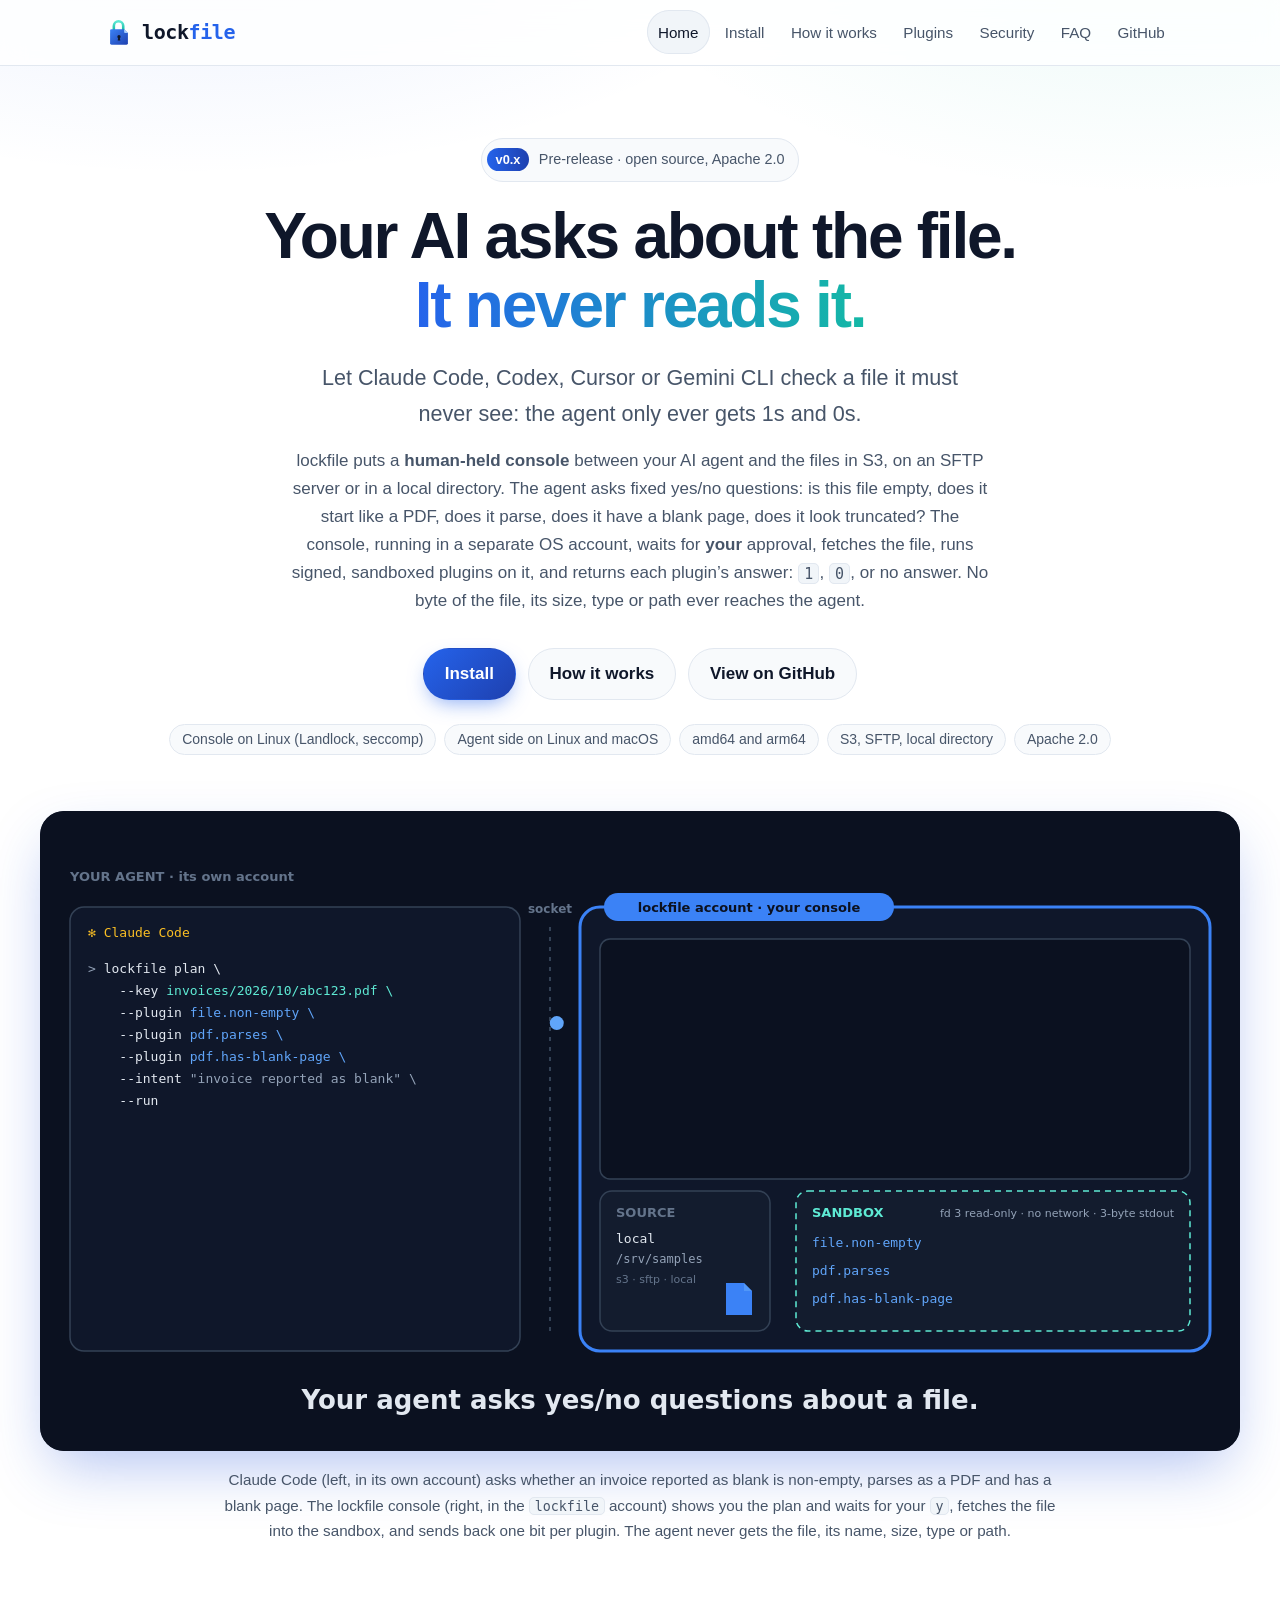
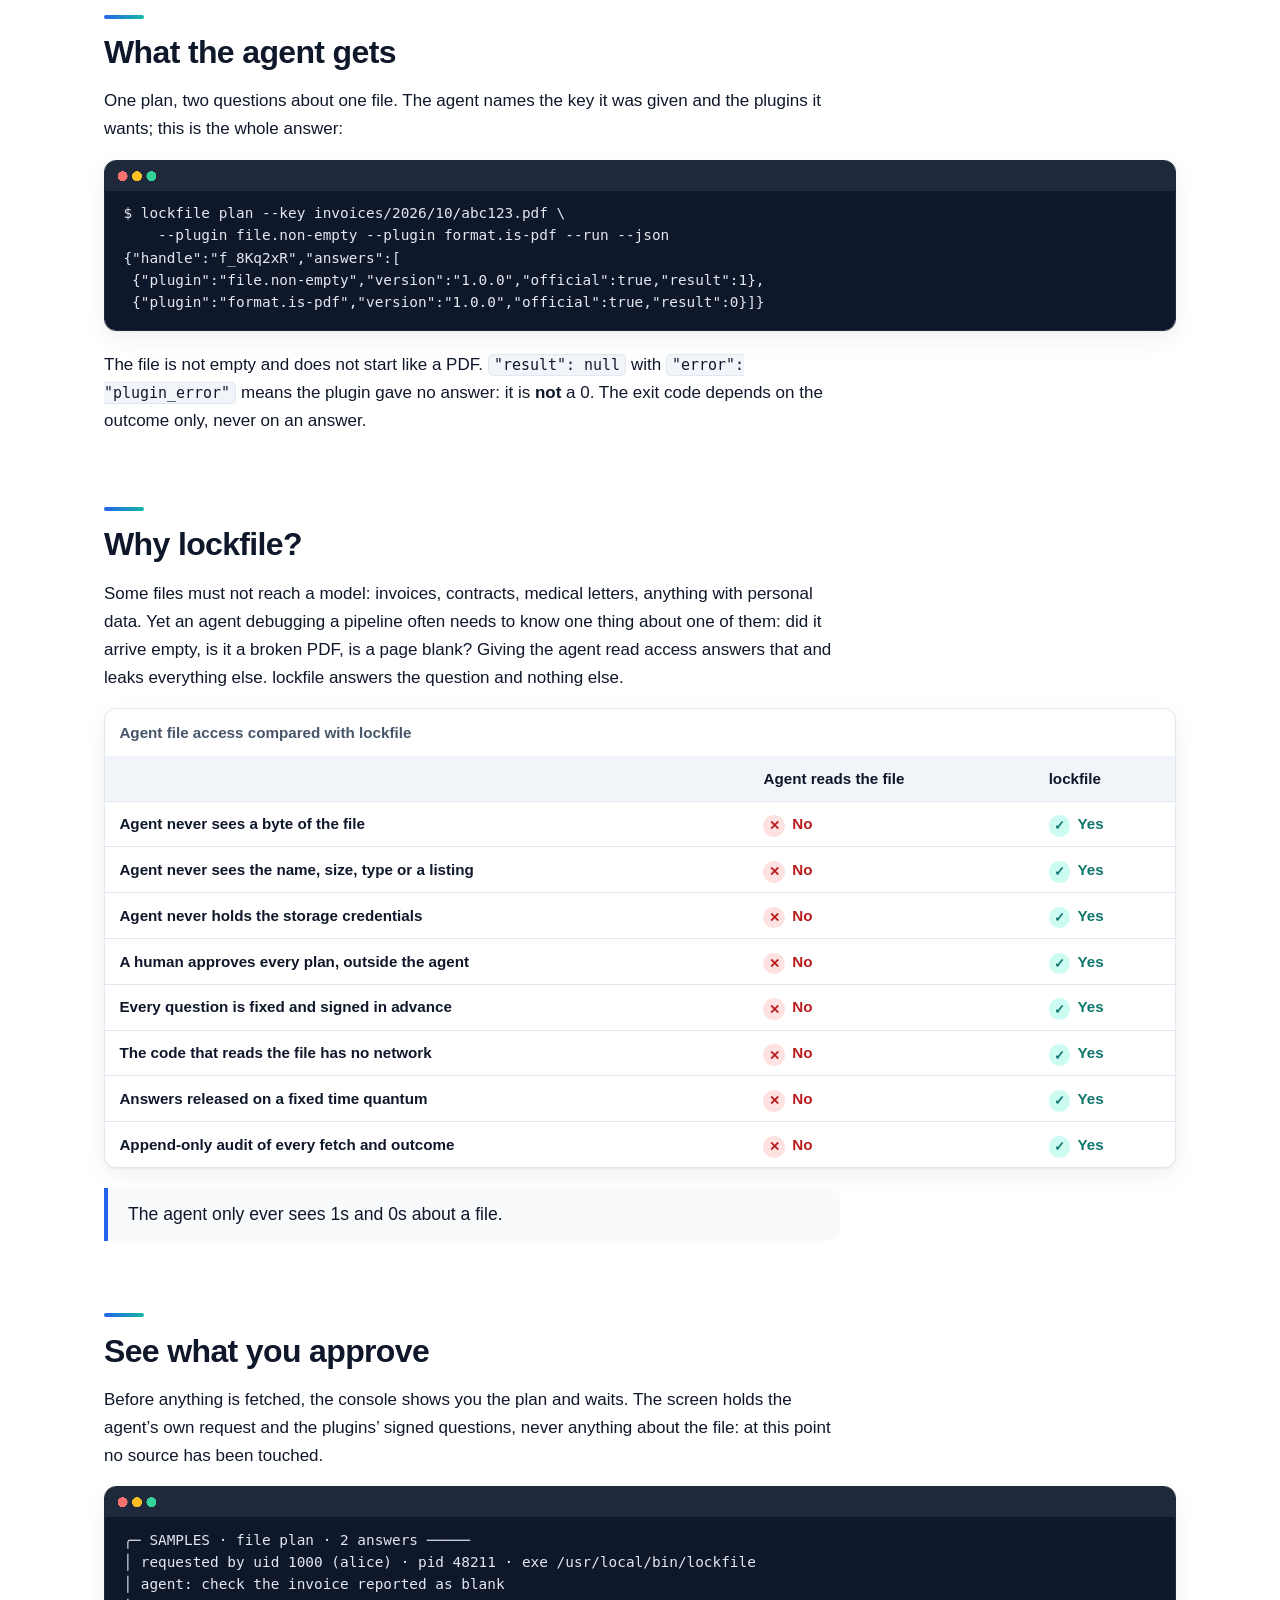
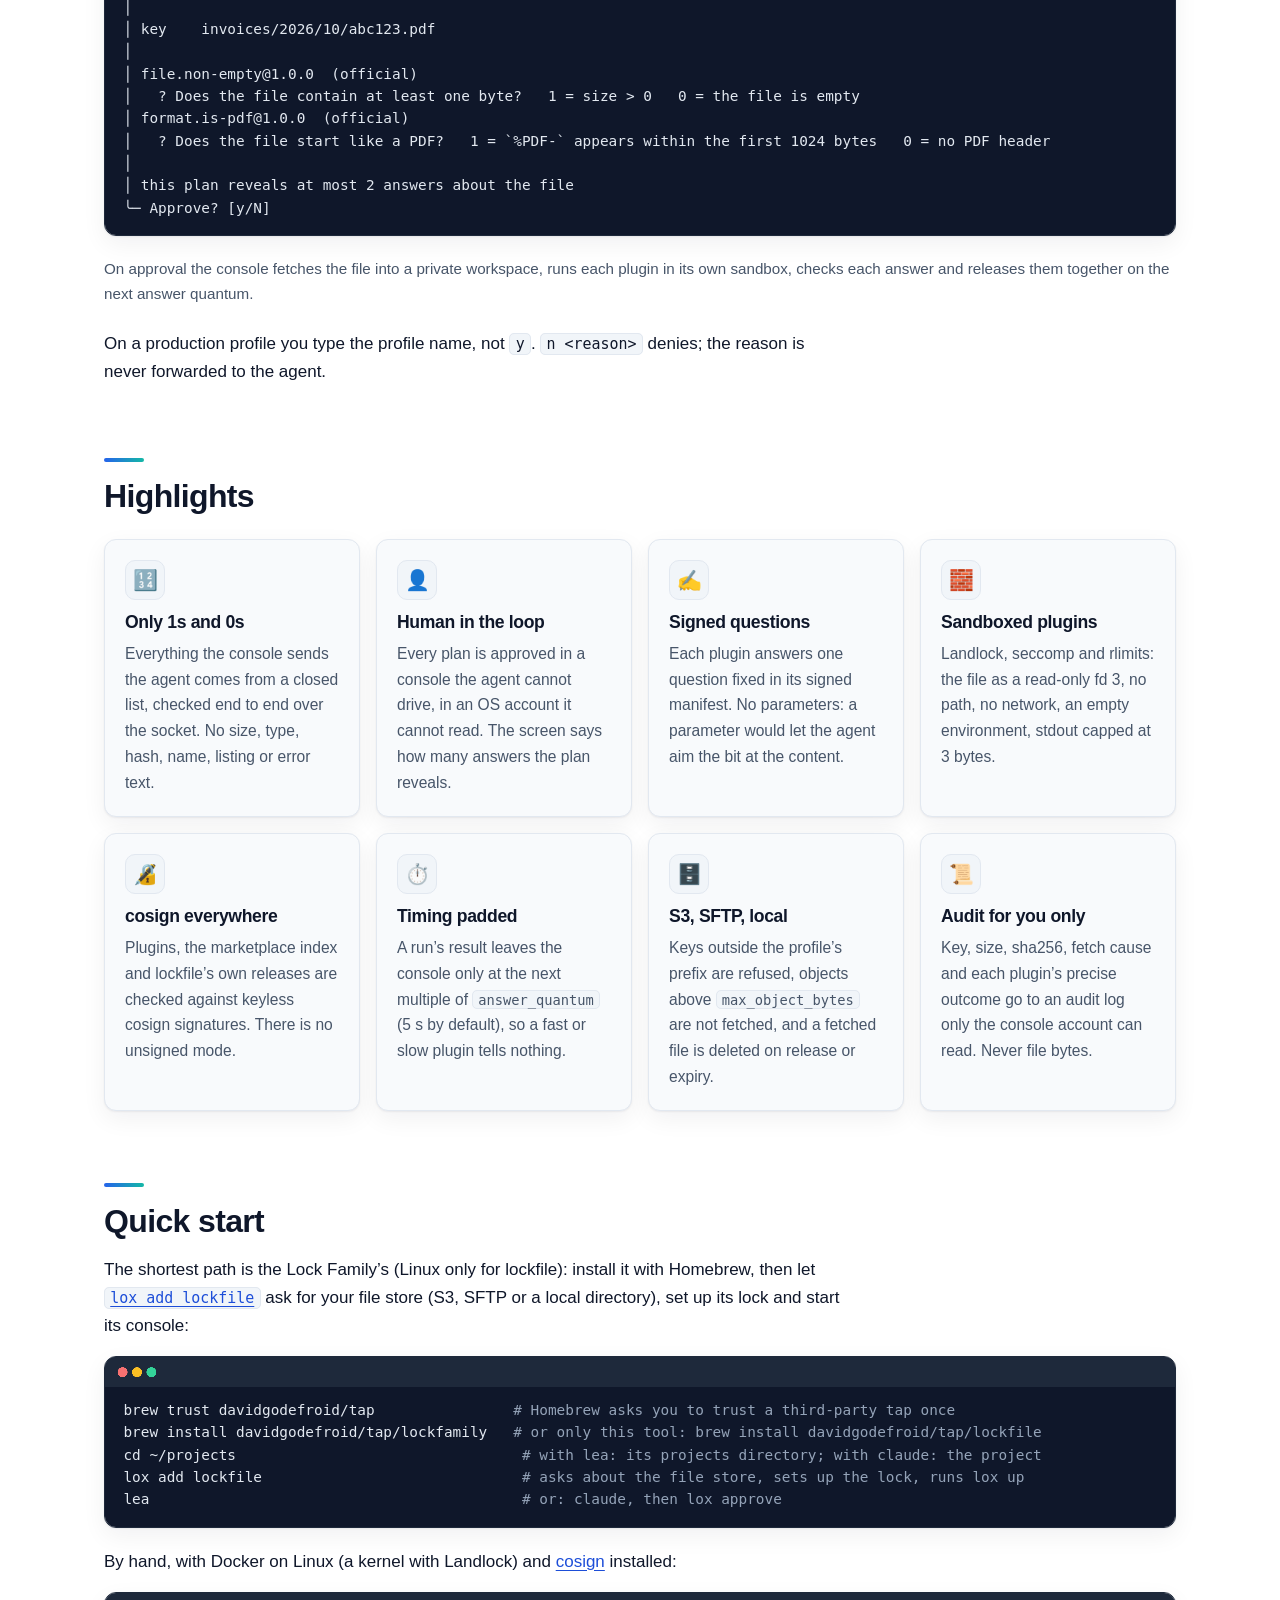
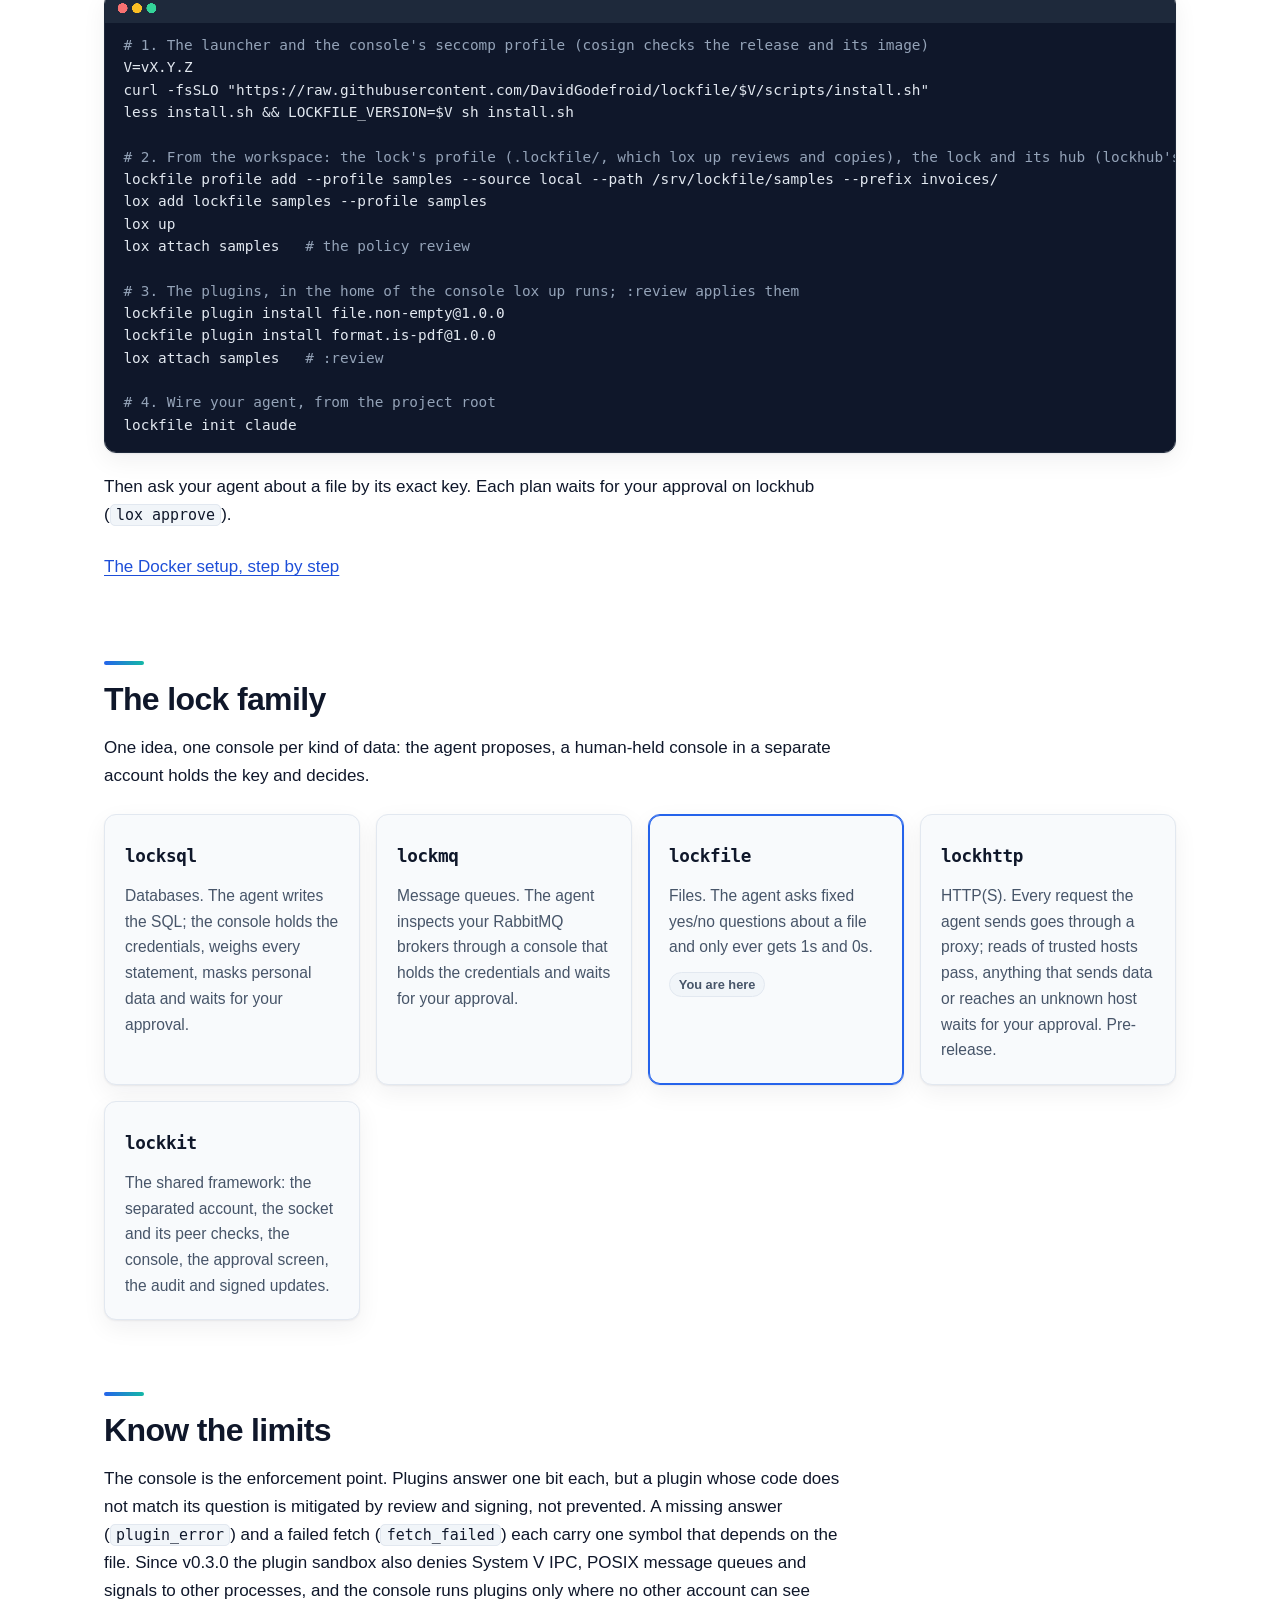
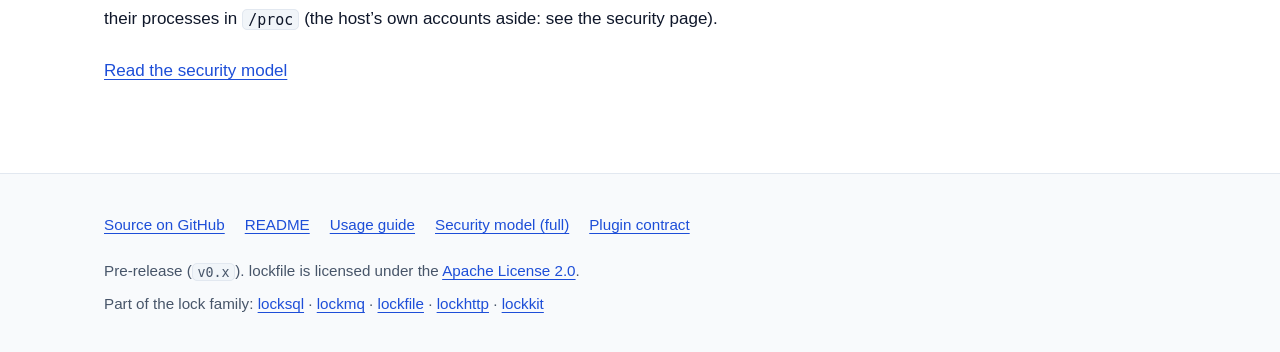
==== site/index.html @ f4f81142 "docs: lox add lockfile replaces lox init in the quick start Co-Authored-By: Claude Sonnet 5.5 <norep" ====
<!doctype html>
<html lang="en">
<head>
  <meta charset="utf-8">
  <meta name="viewport" content="width=device-width, initial-scale=1">
  <title>lockfile — Your AI asks about the file. It never reads it.</title>
  <meta name="description" content="lockfile lets an AI agent ask yes/no questions about a file it must never read. A human-held console runs signed, sandboxed plugins on it; the agent only ever sees 1s and 0s.">
  <meta name="color-scheme" content="light dark">
  <meta name="theme-color" content="#ffffff" media="(prefers-color-scheme: light)">
  <meta name="theme-color" content="#0f172a" media="(prefers-color-scheme: dark)">
  <link rel="canonical" href="https://davidgodefroid.github.io/lockfile/">
  <meta property="og:type" content="website">
  <meta property="og:site_name" content="lockfile">
  <meta property="og:title" content="lockfile — Your AI asks about the file. It never reads it.">
  <meta property="og:description" content="lockfile lets an AI agent ask yes/no questions about a file it must never read. A human-held console runs signed, sandboxed plugins on it; the agent only ever sees 1s and 0s.">
  <meta property="og:url" content="https://davidgodefroid.github.io/lockfile/">
  <meta property="og:image" content="https://davidgodefroid.github.io/lockfile/assets/og.png">
  <meta property="og:image:type" content="image/png">
  <meta property="og:image:width" content="1200">
  <meta property="og:image:height" content="630">
  <meta property="og:image:alt" content="lockfile — Your AI asks about the file. It never reads it.">
  <meta property="og:locale" content="en_US">
  <meta name="twitter:card" content="summary_large_image">
  <meta name="twitter:title" content="lockfile — Your AI asks about the file. It never reads it.">
  <meta name="twitter:description" content="lockfile lets an AI agent ask yes/no questions about a file it must never read. A human-held console runs signed, sandboxed plugins on it; the agent only ever sees 1s and 0s.">
  <meta name="twitter:image" content="https://davidgodefroid.github.io/lockfile/assets/og.png">
  <meta name="twitter:image:alt" content="lockfile — Your AI asks about the file. It never reads it.">
  <link rel="icon" href="assets/logo.svg" type="image/svg+xml">
  <link rel="apple-touch-icon" href="assets/apple-touch-icon.png">
  <link rel="stylesheet" href="assets/style.css">
  <script src="assets/anchors.js" defer></script>
</head>
<body>
  <a class="skip-link" href="#main">Skip to content</a>
  <header class="site-header">
    <div class="wrap">
      <a class="brand" href="./"><img src="assets/logo.svg" alt="" width="32" height="32"><span class="wordmark">lock<span>file</span></span></a>
      <nav class="site-nav" aria-label="Main">
        <ul>
          <li><a href="./" aria-current="page">Home</a></li>
          <li><a href="install/">Install</a></li>
          <li><a href="how-it-works/">How it works</a></li>
          <li><a href="plugins/">Plugins</a></li>
          <li><a href="security/">Security</a></li>
          <li><a href="faq/">FAQ</a></li>
          <li><a href="https://github.com/DavidGodefroid/lockfile">GitHub</a></li>
        </ul>
      </nav>
    </div>
  </header>
  <main id="main" tabindex="-1">
    <div class="wrap">

<section class="hero" aria-labelledby="hero-title">
  <p class="eyebrow"><a href="install/"><span class="badge">v0.x</span> Pre-release · open source, Apache 2.0</a></p>
  <h1 id="hero-title">Your AI asks about the file. <br><span class="key">It never reads it.</span></h1>
  <p class="lead">Let Claude Code, Codex, Cursor or Gemini CLI check a file it must never see: the agent only ever gets 1s and 0s.</p>
  <p class="intro">lockfile puts a <strong>human-held console</strong> between your AI agent and the files in S3, on an SFTP server or in a local directory. The agent asks fixed yes/no questions: is this file empty, does it start like a PDF, does it parse, does it have a blank page, does it look truncated? The console, running in a separate OS account, waits for <strong>your</strong> approval, fetches the file, runs signed, sandboxed plugins on it, and returns each plugin’s answer: <code>1</code>, <code>0</code>, or no answer. No byte of the file, its size, type or path ever reaches the agent.</p>
  <div class="actions">
    <a class="button primary" href="install/">Install</a>
    <a class="button" href="how-it-works/">How it works</a>
    <a class="button" href="https://github.com/DavidGodefroid/lockfile">View on GitHub</a>
  </div>
  <ul class="facts" aria-label="At a glance">
    <li>Console on Linux (Landlock, seccomp)</li>
    <li>Agent side on Linux and macOS</li>
    <li>amd64 and arm64</li>
    <li>S3, SFTP, local directory</li>
    <li>Apache 2.0</li>
  </ul>
</section>

<section class="demo-section" aria-labelledby="demo">
  <h2 id="demo" class="visually-hidden">See it run</h2>
  <figure class="demo">
    <a class="demo-link" href="assets/demo.svg"><img src="assets/demo.svg" alt="An AI agent asks three yes/no questions about an invoice. You approve the plan in the lockfile console, signed plugins run sandboxed on the file, and only their answers, 1, 1 and 1, reach the agent." width="1200" height="640" aria-describedby="demo-caption"></a>
    <figcaption id="demo-caption">Claude Code (left, in its own account) asks whether an invoice reported as blank is non-empty, parses as a PDF and has a blank page. The lockfile console (right, in the <code>lockfile</code> account) shows you the plan and waits for your <code>y</code>, fetches the file into the sandbox, and sends back one bit per plugin. The agent never gets the file, its name, size, type or path.</figcaption>
  </figure>
</section>

<section aria-labelledby="answer">
  <h2 id="answer">What the agent gets</h2>
  <p class="prose">One plan, two questions about one file. The agent names the key it was given and the plugins it wants; this is the whole answer:</p>
  <pre tabindex="0" class="term"><code>$ lockfile plan --key invoices/2026/10/abc123.pdf \
    --plugin file.non-empty --plugin format.is-pdf --run --json
{"handle":"f_8Kq2xR","answers":[
 {"plugin":"file.non-empty","version":"1.0.0","official":true,"result":1},
 {"plugin":"format.is-pdf","version":"1.0.0","official":true,"result":0}]}</code></pre>
  <p class="prose">The file is not empty and does not start like a PDF. <code>"result": null</code> with <code>"error": "plugin_error"</code> means the plugin gave no answer: it is <strong>not</strong> a 0. The exit code depends on the outcome only, never on an answer.</p>
</section>

<section aria-labelledby="why">
  <h2 id="why">Why lockfile?</h2>
  <div class="prose">
    <p>Some files must not reach a model: invoices, contracts, medical letters, anything with personal data. Yet an agent debugging a pipeline often needs to know one thing about one of them: did it arrive empty, is it a broken PDF, is a page blank? Giving the agent read access answers that and leaks everything else. lockfile answers the question and nothing else.</p>
  </div>
<div class="table-wrap" role="region" aria-label="Agent file access compared with lockfile" tabindex="0">
<table>
<caption>Agent file access compared with lockfile</caption>
<thead><tr><th scope="col"><span class="visually-hidden">Property</span></th><th scope="col">Agent reads the file</th><th scope="col">lockfile</th></tr></thead>
<tbody>
<tr><th scope="row">Agent never sees a byte of the file</th><td class="no">No</td><td class="yes">Yes</td></tr>
<tr><th scope="row">Agent never sees the name, size, type or a listing</th><td class="no">No</td><td class="yes">Yes</td></tr>
<tr><th scope="row">Agent never holds the storage credentials</th><td class="no">No</td><td class="yes">Yes</td></tr>
<tr><th scope="row">A human approves every plan, outside the agent</th><td class="no">No</td><td class="yes">Yes</td></tr>
<tr><th scope="row">Every question is fixed and signed in advance</th><td class="no">No</td><td class="yes">Yes</td></tr>
<tr><th scope="row">The code that reads the file has no network</th><td class="no">No</td><td class="yes">Yes</td></tr>
<tr><th scope="row">Answers released on a fixed time quantum</th><td class="no">No</td><td class="yes">Yes</td></tr>
<tr><th scope="row">Append-only audit of every fetch and outcome</th><td class="no">No</td><td class="yes">Yes</td></tr>
</tbody>
</table>
</div>
  <blockquote class="prose"><p>The agent only ever sees 1s and 0s about a file.</p></blockquote>
</section>

<section aria-labelledby="approve">
  <h2 id="approve">See what you approve</h2>
  <p class="prose">Before anything is fetched, the console shows you the plan and waits. The screen holds the agent’s own request and the plugins’ signed questions, never anything about the file: at this point no source has been touched.</p>
  <figure>
    <pre tabindex="0" class="term"><code>╭─ SAMPLES · file plan · 2 answers ─────
│ requested by uid 1000 (alice) · pid 48211 · exe /usr/local/bin/lockfile
│ agent: check the invoice reported as blank
│
│ key    invoices/2026/10/abc123.pdf
│
│ file.non-empty@1.0.0  (official)
│   ? Does the file contain at least one byte?   1 = size &gt; 0   0 = the file is empty
│ format.is-pdf@1.0.0  (official)
│   ? Does the file start like a PDF?   1 = `%PDF-` appears within the first 1024 bytes   0 = no PDF header
│
│ this plan reveals at most 2 answers about the file
╰─ Approve? [y/N]</code></pre>
    <figcaption>On approval the console fetches the file into a private workspace, runs each plugin in its own sandbox, checks each answer and releases them together on the next answer quantum.</figcaption>
  </figure>
  <p class="prose">On a production profile you type the profile name, not <code>y</code>. <code>n &lt;reason&gt;</code> denies; the reason is never forwarded to the agent.</p>
</section>

<section aria-labelledby="highlights">
  <h2 id="highlights">Highlights</h2>
  <ul class="cards">
    <li><span class="icon" aria-hidden="true">🔢</span><h3>Only 1s and 0s</h3><p>Everything the console sends the agent comes from a closed list, checked end to end over the socket. No size, type, hash, name, listing or error text.</p></li>
    <li><span class="icon" aria-hidden="true">👤</span><h3>Human in the loop</h3><p>Every plan is approved in a console the agent cannot drive, in an OS account it cannot read. The screen says how many answers the plan reveals.</p></li>
    <li><span class="icon" aria-hidden="true">✍️</span><h3>Signed questions</h3><p>Each plugin answers one question fixed in its signed manifest. No parameters: a parameter would let the agent aim the bit at the content.</p></li>
    <li><span class="icon" aria-hidden="true">🧱</span><h3>Sandboxed plugins</h3><p>Landlock, seccomp and rlimits: the file as a read-only fd 3, no path, no network, an empty environment, stdout capped at 3 bytes.</p></li>
    <li><span class="icon" aria-hidden="true">🔏</span><h3>cosign everywhere</h3><p>Plugins, the marketplace index and lockfile’s own releases are checked against keyless cosign signatures. There is no unsigned mode.</p></li>
    <li><span class="icon" aria-hidden="true">⏱️</span><h3>Timing padded</h3><p>A run’s result leaves the console only at the next multiple of <code>answer_quantum</code> (5 s by default), so a fast or slow plugin tells nothing.</p></li>
    <li><span class="icon" aria-hidden="true">🗄️</span><h3>S3, SFTP, local</h3><p>Keys outside the profile’s prefix are refused, objects above <code>max_object_bytes</code> are not fetched, and a fetched file is deleted on release or expiry.</p></li>
    <li><span class="icon" aria-hidden="true">📜</span><h3>Audit for you only</h3><p>Key, size, sha256, fetch cause and each plugin’s precise outcome go to an audit log only the console account can read. Never file bytes.</p></li>
  </ul>
</section>

<section aria-labelledby="quick-start">
  <h2 id="quick-start">Quick start</h2>
  <p class="prose">The shortest path is the Lock Family’s (Linux only for lockfile): install it with Homebrew, then let <a href="https://github.com/DavidGodefroid/lockhub/blob/main/docs/lox-add.md"><code>lox add lockfile</code></a> ask for your file store (S3, SFTP or a local directory), set up its lock and start its console:</p>
  <pre tabindex="0" class="term"><code>brew trust davidgodefroid/tap                <span class="cmt"># Homebrew asks you to trust a third-party tap once</span>
brew install davidgodefroid/tap/lockfamily   <span class="cmt"># or only this tool: brew install davidgodefroid/tap/lockfile</span>
cd ~/projects                                 <span class="cmt"># with lea: its projects directory; with claude: the project</span>
lox add lockfile                              <span class="cmt"># asks about the file store, sets up the lock, runs lox up</span>
lea                                           <span class="cmt"># or: claude, then lox approve</span></code></pre>
  <p class="prose">By hand, with Docker on Linux (a kernel with Landlock) and <a href="https://docs.sigstore.dev/cosign/system_config/installation/">cosign</a> installed:</p>
  <pre tabindex="0" class="term"><code><span class="cmt"># 1. The launcher and the console's seccomp profile (cosign checks the release and its image)</span>
V=vX.Y.Z
curl -fsSLO "https://raw.githubusercontent.com/DavidGodefroid/lockfile/$V/scripts/install.sh"
less install.sh &amp;&amp; LOCKFILE_VERSION=$V sh install.sh

<span class="cmt"># 2. From the workspace: the lock's profile (.lockfile/, which lox up reviews and copies), the lock and its hub (lockhub's lox CLI)</span>
lockfile profile add --profile samples --source local --path /srv/lockfile/samples --prefix invoices/
lox add lockfile samples --profile samples
lox up
lox attach samples   <span class="cmt"># the policy review</span>

<span class="cmt"># 3. The plugins, in the home of the console lox up runs; :review applies them</span>
lockfile plugin install file.non-empty@1.0.0
lockfile plugin install format.is-pdf@1.0.0
lox attach samples   <span class="cmt"># :review</span>

<span class="cmt"># 4. Wire your agent, from the project root</span>
lockfile init claude</code></pre>
  <p class="prose">Then ask your agent about a file by its exact key. Each plan waits for your approval on lockhub (<code>lox approve</code>).</p>
  <p class="link-line"><a href="install/">The Docker setup, step by step</a></p>
</section>

<section aria-labelledby="family">
  <h2 id="family">The lock family</h2>
  <p class="prose">One idea, one console per kind of data: the agent proposes, a human-held console in a separate account holds the key and decides.</p>
  <ul class="cards family">
    <li><h3><a href="https://github.com/DavidGodefroid/locksql">locksql</a></h3><p>Databases. The agent writes the SQL; the console holds the credentials, weighs every statement, masks personal data and waits for your approval.</p></li>
    <li><h3><a href="https://github.com/DavidGodefroid/lockmq">lockmq</a></h3><p>Message queues. The agent inspects your RabbitMQ brokers through a console that holds the credentials and waits for your approval.</p></li>
    <li aria-current="true"><h3><a href="https://github.com/DavidGodefroid/lockfile">lockfile</a></h3><p>Files. The agent asks fixed yes/no questions about a file and only ever gets 1s and 0s.</p><span class="here">You are here</span></li>
    <li><h3><a href="https://github.com/DavidGodefroid/lockhttp">lockhttp</a></h3><p>HTTP(S). Every request the agent sends goes through a proxy; reads of trusted hosts pass, anything that sends data or reaches an unknown host waits for your approval. Pre-release.</p></li>
    <li><h3><a href="https://github.com/DavidGodefroid/lockkit">lockkit</a></h3><p>The shared framework: the separated account, the socket and its peer checks, the console, the approval screen, the audit and signed updates.</p></li>
  </ul>
</section>

<section aria-labelledby="limits">
  <h2 id="limits">Know the limits</h2>
  <div class="prose">
    <p>The console is the enforcement point. Plugins answer one bit each, but a plugin whose code does not match its question is mitigated by review and signing, not prevented. A missing answer (<code>plugin_error</code>) and a failed fetch (<code>fetch_failed</code>) each carry one symbol that depends on the file. Since v0.3.0 the plugin sandbox also denies System V IPC, POSIX message queues and signals to other processes, and the console runs plugins only where no other account can see their processes in <code>/proc</code> (the host’s own accounts aside: see the security page).</p>
    <p class="link-line"><a href="security/">Read the security model</a></p>
  </div>
</section>

    </div>
  </main>
  <footer class="site-footer">
    <div class="wrap">
      <ul>
        <li><a href="https://github.com/DavidGodefroid/lockfile">Source on GitHub</a></li>
        <li><a href="https://github.com/DavidGodefroid/lockfile/blob/main/README.md">README</a></li>
        <li><a href="https://github.com/DavidGodefroid/lockfile/blob/main/docs/usage.md">Usage guide</a></li>
        <li><a href="https://github.com/DavidGodefroid/lockfile/blob/main/docs/security-model.md">Security model (full)</a></li>
        <li><a href="https://github.com/DavidGodefroid/lockfile/blob/main/docs/plugin-contract.md">Plugin contract</a></li>
      </ul>
      <p>Pre-release (<code>v0.x</code>). lockfile is licensed under the <a href="https://github.com/DavidGodefroid/lockfile/blob/main/LICENSE">Apache License 2.0</a>.</p>
      <p class="family-line">Part of the lock family: <a href="https://github.com/DavidGodefroid/locksql">locksql</a> · <a href="https://github.com/DavidGodefroid/lockmq">lockmq</a> · <a href="https://github.com/DavidGodefroid/lockfile">lockfile</a> · <a href="https://github.com/DavidGodefroid/lockhttp">lockhttp</a> · <a href="https://github.com/DavidGodefroid/lockkit">lockkit</a></p>
    </div>
  </footer>
</body>
</html>
---- site/assets/style.css ----
/* lockfile site — one stylesheet, no build step, no external resources.
   Palette taken from assets/logo.svg: blue page, teal shackle. */

:root {
  color-scheme: light dark;
  --bg: #ffffff;
  --bg-glow: rgba(37, 99, 235, 0.12);
  --bg-glow-2: rgba(20, 184, 166, 0.10);
  --surface: #f8fafc;
  --surface-2: #f1f5f9;
  --text: #0f172a;
  --muted: #475569;
  --border: #e2e8f0;
  --link: #1d4ed8;
  --link-hover: #1e40af;
  --accent: #2563eb;
  --accent-2: #14b8a6;
  --key: #0f766e;
  --focus: #2563eb;
  --term-bg: #0f172a;
  --term-bar: #1e293b;
  --term-text: #e2e8f0;
  --term-border: #1e293b;
  --limit-bg: #fffbeb;
  --limit-border: #b45309;
  --yes: #0f766e;
  --yes-bg: #ccfbf1;
  --no: #b91c1c;
  --no-bg: #fee2e2;
  --header-bg: rgba(255, 255, 255, 0.82);
  --shadow: 0 1px 2px rgba(15, 23, 42, 0.06), 0 8px 24px rgba(15, 23, 42, 0.06);
  --shadow-lg: 0 24px 60px -12px rgba(29, 78, 216, 0.35);
  --mono: ui-monospace, SFMono-Regular, Menlo, Consolas, "DejaVu Sans Mono", "Liberation Mono", monospace;
  --sans: -apple-system, BlinkMacSystemFont, "Segoe UI", Roboto, "Helvetica Neue", Arial, "Noto Sans", sans-serif;
  --radius: 12px;
  --max: 70rem;
}

@media (prefers-color-scheme: dark) {
  :root {
    --bg: #0b1120;
    --bg-glow: rgba(59, 130, 246, 0.20);
    --bg-glow-2: rgba(45, 212, 191, 0.10);
    --surface: #111a2e;
    --surface-2: #1e293b;
    --text: #f1f5f9;
    --muted: #94a3b8;
    --border: #253047;
    --link: #93c5fd;
    --link-hover: #bfdbfe;
    --accent: #60a5fa;
    --accent-2: #5eead4;
    --key: #5eead4;
    --focus: #5eead4;
    --term-bg: #020617;
    --term-bar: #0f172a;
    --term-text: #e2e8f0;
    --term-border: #253047;
    --limit-bg: #1f1a10;
    --limit-border: #f59e0b;
    --yes: #5eead4;
    --yes-bg: rgba(45, 212, 191, 0.12);
    --no: #fca5a5;
    --no-bg: rgba(248, 113, 113, 0.12);
    --header-bg: rgba(11, 17, 32, 0.8);
    --shadow: 0 1px 2px rgba(0, 0, 0, 0.3), 0 8px 24px rgba(0, 0, 0, 0.25);
    --shadow-lg: 0 30px 80px -20px rgba(59, 130, 246, 0.4);
  }
}

*, *::before, *::after { box-sizing: border-box; }

html { -webkit-text-size-adjust: 100%; text-size-adjust: 100%; }

body {
  margin: 0;
  background:
    radial-gradient(60rem 30rem at 15% -10rem, var(--bg-glow), transparent 70%),
    radial-gradient(50rem 26rem at 90% -6rem, var(--bg-glow-2), transparent 70%),
    var(--bg);
  background-repeat: no-repeat;
  color: var(--text);
  font-family: var(--sans);
  font-size: 1.0625rem;
  line-height: 1.65;
  overflow-wrap: break-word;
}

img, svg { max-width: 100%; height: auto; }

a { color: var(--link); text-underline-offset: 0.18em; text-decoration-thickness: 1px; }
a:hover { color: var(--link-hover); text-decoration-thickness: 2px; }

:focus-visible {
  outline: 3px solid var(--focus);
  outline-offset: 2px;
  border-radius: 4px;
}

.skip-link {
  position: absolute;
  left: 1rem;
  top: -100px;
  z-index: 20;
  padding: 0.5rem 1rem;
  background: var(--text);
  color: var(--bg);
  border-radius: var(--radius);
  font-weight: 600;
}
.skip-link:focus { top: 0.75rem; color: var(--bg); }

.visually-hidden {
  position: absolute !important;
  width: 1px; height: 1px;
  margin: -1px; padding: 0; border: 0;
  overflow: hidden;
  clip: rect(0 0 0 0);
  white-space: nowrap;
}

.wrap {
  width: 100%;
  max-width: var(--max);
  margin: 0 auto;
  padding: 0 1rem;
}

/* Header and navigation */
.site-header {
  z-index: 10;
  border-bottom: 1px solid var(--border);
  background: var(--header-bg);
  -webkit-backdrop-filter: saturate(1.6) blur(12px);
  backdrop-filter: saturate(1.6) blur(12px);
}
.site-header .wrap {
  display: flex;
  flex-wrap: wrap;
  align-items: center;
  justify-content: space-between;
  gap: 0.5rem 1.5rem;
  padding-top: 0.65rem;
  padding-bottom: 0.65rem;
}
.brand {
  display: inline-flex;
  align-items: center;
  min-height: 44px;
  gap: 0.5rem;
  color: var(--text);
  text-decoration: none;
  font-family: var(--mono);
  font-weight: 700;
  font-size: 1.25rem;
  letter-spacing: -0.02em;
}
.brand .wordmark span { color: var(--accent); }
.brand:hover { color: var(--text); }
.brand img { width: 30px; height: 30px; }

.site-nav ul {
  display: flex;
  flex-wrap: wrap;
  gap: 0.25rem;
  margin: 0;
  padding: 0;
  list-style: none;
}
.site-nav li + li { margin-top: 0; }
.site-nav a {
  display: inline-flex;
  align-items: center;
  min-height: 44px;
  padding: 0.35rem 0.7rem;
  border-radius: 999px;
  color: var(--muted);
  text-decoration: none;
  font-size: 0.95rem;
  font-weight: 500;
}
.site-nav a:hover { color: var(--text); background: var(--surface-2); }
.site-nav a[aria-current="page"] {
  color: var(--text);
  background: var(--surface-2);
  box-shadow: inset 0 0 0 1px var(--border);
}

/* Main content */
main { display: block; padding-bottom: 4rem; }
main > .wrap > h1:first-child { margin-top: 3rem; }

h1, h2, h3 { line-height: 1.2; letter-spacing: -0.02em; }
[id] { scroll-margin-top: 5rem; }
h1 { font-size: clamp(2rem, 6vw, 3rem); margin: 2rem 0 1rem; font-weight: 800; }
h2 {
  font-size: clamp(1.5rem, 4vw, 2rem);
  margin: 4.5rem 0 1rem;
  font-weight: 750;
}
h2::before {
  content: "";
  display: block;
  width: 2.5rem;
  height: 4px;
  margin-bottom: 0.9rem;
  border-radius: 2px;
  background: linear-gradient(90deg, var(--accent), var(--accent-2));
}
h3 { font-size: 1.2rem; margin: 1.75rem 0 0.5rem; }

/* Section links (assets/anchors.js) */
.has-anchor { cursor: pointer; }
.heading-anchor {
  margin-left: 0.4em;
  color: var(--muted);
  font-weight: 600;
  text-decoration: none;
  opacity: 0;
  transition: opacity 0.15s ease;
}
.has-anchor:hover .heading-anchor,
.heading-anchor:focus-visible { opacity: 1; color: var(--link); }
@media (hover: none) { .heading-anchor { opacity: 0.6; } }
.anchor-toast {
  position: fixed;
  left: 50%;
  bottom: 1.5rem;
  z-index: 30;
  transform: translateX(-50%);
  padding: 0.45rem 0.9rem;
  border-radius: var(--radius);
  background: var(--text);
  color: var(--bg);
  font-size: 0.9rem;
  font-weight: 600;
  opacity: 0;
  pointer-events: none;
  transition: opacity 0.2s ease;
}
.anchor-toast:empty { display: none; }
.anchor-toast.is-visible { opacity: 1; }

.prose { max-width: 46rem; }
.lead { font-size: 1.2rem; color: var(--muted); }

p, ul, ol { margin: 0 0 1rem; }
li + li { margin-top: 0.35rem; }

code {
  font-family: var(--mono);
  font-size: 0.88em;
  background: var(--surface-2);
  border: 1px solid var(--border);
  border-radius: 5px;
  padding: 0.05em 0.35em;
}

pre {
  margin: 0 0 1.25rem;
  padding: 1rem 1.15rem;
  max-width: 100%;
  overflow-x: auto;
  background: var(--term-bg);
  color: var(--term-text);
  border: 1px solid var(--term-border);
  border-radius: var(--radius);
  box-shadow: var(--shadow);
  font-family: var(--mono);
  font-size: 0.85rem;
  line-height: 1.55;
  tab-size: 4;
}
pre code {
  background: none;
  border: 0;
  padding: 0;
  font-size: inherit;
  color: inherit;
}
pre:focus-visible { outline-offset: 3px; }
pre.diagram { line-height: 1.25; }
.cmt { color: #94a3b8; }

/* A terminal window: a title bar with three dots above the code. */
pre.term {
  position: relative;
  padding-top: 2.6rem;
  background:
    radial-gradient(circle at 1.1rem 0.95rem, #f87171 0.3rem, transparent 0.32rem),
    radial-gradient(circle at 2rem 0.95rem, #fbbf24 0.3rem, transparent 0.32rem),
    radial-gradient(circle at 2.9rem 0.95rem, #34d399 0.3rem, transparent 0.32rem),
    linear-gradient(var(--term-bar), var(--term-bar)) top / 100% 1.9rem no-repeat,
    var(--term-bg);
  background-repeat: no-repeat;
  background-attachment: local;
}

figure { margin: 0 0 1.5rem; }
figcaption { color: var(--muted); font-size: 0.95rem; margin-top: 0.75rem; }

blockquote {
  margin: 0 0 1rem;
  padding: 0.75rem 1.25rem;
  border-left: 4px solid var(--accent);
  border-radius: 0 var(--radius) var(--radius) 0;
  background: var(--surface);
  color: var(--text);
  font-size: 1.1rem;
  font-weight: 500;
}
blockquote p { margin: 0; }

/* Hero */
.hero {
  padding: 4.5rem 0 1rem;
  text-align: center;
}
.hero h1 {
  margin: 1.25rem auto 1.25rem;
  font-size: clamp(2.3rem, 7vw, 4rem);
  line-height: 1.08;
  letter-spacing: -0.035em;
}
.hero h1 .key {
  color: var(--key);
  background: linear-gradient(90deg, var(--accent), var(--accent-2));
  -webkit-background-clip: text;
  background-clip: text;
  -webkit-text-fill-color: transparent;
}
.hero .lead {
  max-width: 40rem;
  margin: 0 auto 1rem;
  font-size: clamp(1.15rem, 2.4vw, 1.35rem);
}
.hero .intro {
  max-width: 44rem;
  margin: 0 auto;
  color: var(--muted);
}
.hero .actions, .hero .facts { justify-content: center; }

.eyebrow { margin: 0; }
.eyebrow a {
  display: inline-flex;
  min-height: 44px;
  align-items: center;
  gap: 0.6rem;
  padding: 0.25rem 0.85rem 0.25rem 0.3rem;
  border: 1px solid var(--border);
  border-radius: 999px;
  background: var(--surface);
  color: var(--muted);
  font-size: 0.9rem;
  text-decoration: none;
}
.eyebrow a:hover { color: var(--text); border-color: var(--accent); }
.badge {
  padding: 0.05rem 0.55rem;
  border-radius: 999px;
  background: linear-gradient(90deg, #2563eb, #1e40af);
  color: #ffffff;
  font-weight: 700;
  font-size: 0.8rem;
}

.facts {
  display: flex;
  flex-wrap: wrap;
  gap: 0.5rem;
  margin: 1rem 0 0;
  padding: 0;
  list-style: none;
}
.facts li {
  margin: 0;
  padding: 0.2rem 0.75rem;
  border: 1px solid var(--border);
  border-radius: 999px;
  background: var(--surface);
  font-size: 0.875rem;
  color: var(--muted);
}

.actions { display: flex; flex-wrap: wrap; gap: 0.75rem; margin: 2rem 0 1.5rem; }
.button {
  display: inline-block;
  padding: 0.7rem 1.3rem;
  border-radius: 999px;
  border: 1px solid var(--border);
  color: var(--text);
  text-decoration: none;
  font-weight: 600;
  background: var(--surface);
  transition: border-color 0.15s, transform 0.15s, box-shadow 0.15s;
}
.button:hover { color: var(--text); border-color: var(--accent); }
.button.primary {
  background: linear-gradient(135deg, #2563eb, #1e40af);
  border-color: transparent;
  color: #ffffff;
  box-shadow: 0 8px 20px -6px rgba(37, 99, 235, 0.55);
}
.button.primary:hover { color: #ffffff; box-shadow: 0 10px 26px -6px rgba(37, 99, 235, 0.7); }

.notice {
  display: inline-block;
  padding: 0.35rem 0.75rem;
  border-radius: 6px;
  background: var(--surface-2);
  border: 1px solid var(--border);
  font-size: 0.95rem;
}

/* Demo animation */
.demo-section { margin-top: 2.5rem; }
/* The animated SVG breaks out of the text column: as wide as the window
   allows (94vw, at most its 1200px drawing), and never taller than the window
   minus the header, so it is always seen whole. */
figure.demo {
  position: relative;
  left: 50%;
  width: min(94vw, 100vw - 2rem, 1200px, calc((100vh - 6rem) * 1200 / 640));
  width: min(94vw, 100vw - 2rem, 1200px, calc((100svh - 6rem) * 1200 / 640));
  margin: 0 0 1.5rem;
  transform: translateX(-50%);
}
figure.demo img {
  display: block;
  width: 100%;
  height: auto;
  aspect-ratio: 1200 / 640;
  border-radius: 24px;
  background: var(--term-bg);
  box-shadow: var(--shadow-lg);
}
/* The image links to the SVG alone, for a full-size (zoomable) view on phones. */
.demo-link { display: block; border-radius: 24px; }
figure.demo figcaption { max-width: 52rem; margin: 1rem auto 0; text-align: center; }

/* Cards */
.cards {
  display: grid;
  grid-template-columns: repeat(auto-fit, minmax(min(100%, 15.5rem), 1fr));
  gap: 1rem;
  margin: 1.5rem 0 1rem;
  padding: 0;
  list-style: none;
}
.cards > li {
  margin: 0;
  padding: 1.25rem 1.25rem 1.3rem;
  background: var(--surface);
  border: 1px solid var(--border);
  border-radius: var(--radius);
  box-shadow: var(--shadow);
  transition: border-color 0.15s, transform 0.15s;
}
.cards > li:hover { border-color: var(--accent); }
.cards .icon {
  display: inline-grid;
  place-items: center;
  width: 2.5rem;
  height: 2.5rem;
  margin-bottom: 0.75rem;
  border-radius: 10px;
  background: var(--surface-2);
  border: 1px solid var(--border);
  font-size: 1.25rem;
  line-height: 1;
}
.cards h3 { margin-top: 0; font-size: 1.1rem; }
.cards p { margin: 0; color: var(--muted); font-size: 0.975rem; }

/* Tables */
.table-wrap {
  max-width: 100%;
  overflow-x: auto;
  margin: 0 0 1.25rem;
  border: 1px solid var(--border);
  border-radius: var(--radius);
  box-shadow: var(--shadow);
  /* Scroll hint: an edge shadow appears on the side that has more content. */
  background:
    linear-gradient(to right, var(--bg) 30%, transparent) left / 2rem 100% no-repeat local,
    linear-gradient(to left, var(--bg) 30%, transparent) right / 2rem 100% no-repeat local,
    radial-gradient(farthest-side at 0 50%, rgba(0,0,0,.22), transparent) left / 0.75rem 100% no-repeat scroll,
    radial-gradient(farthest-side at 100% 50%, rgba(0,0,0,.22), transparent) right / 0.75rem 100% no-repeat scroll,
    var(--bg);
}
table { border-collapse: collapse; width: 100%; font-size: 0.95rem; }
caption {
  text-align: left;
  padding: 0.7rem 0.9rem;
  font-weight: 600;
  color: var(--muted);
  caption-side: top;
}
th, td {
  padding: 0.6rem 0.9rem;
  text-align: left;
  vertical-align: top;
  border-top: 1px solid var(--border);
}
thead th { background: var(--surface-2); border-top: 0; }
tbody tr:hover { background: var(--surface); }
td.yes, td.no { white-space: nowrap; }
td.yes::before, td.no::before {
  display: inline-grid;
  place-items: center;
  width: 1.35rem;
  height: 1.35rem;
  margin-right: 0.45rem;
  border-radius: 999px;
  font-size: 0.8rem;
  font-weight: 800;
  vertical-align: -0.1em;
}
td.yes { color: var(--yes); font-weight: 600; }
td.yes::before { content: "✓"; background: var(--yes-bg); }
td.no { color: var(--no); font-weight: 600; }
td.no::before { content: "✕"; background: var(--no-bg); }
.engines td, .engines th { min-width: 9rem; }
.engines td:first-child, .engines th:first-child { min-width: 0; }

/* Limits: kept prominent */
.limits {
  margin: 3rem 0 2rem;
  padding: 0.25rem 1.25rem 1rem;
  background: var(--limit-bg);
  border: 1px solid var(--border);
  border-left: 5px solid var(--limit-border);
  border-radius: var(--radius);
}
.limits > h2 { margin-top: 1.25rem; }
.limits > h2::before { background: var(--limit-border); }

.steps { padding-left: 1.4rem; }
.steps > li { padding-left: 0.25rem; }
.steps > li + li { margin-top: 0.75rem; }

.more {
  padding: 1rem 1.25rem;
  background: var(--surface);
  border: 1px solid var(--border);
  border-radius: var(--radius);
}
.more ul { margin: 0; }

/* The lock family: one card per product, the current one marked */
.family > li { display: flex; flex-direction: column; }
.family h3 { font-family: var(--mono); }
.family h3 a {
  display: inline-flex;
  align-items: center;
  min-height: 44px;
  color: var(--text);
  text-decoration: none;
}
.family h3 { margin-bottom: 0.25rem; }
.family h3 a:hover { color: var(--link); }
.family > li[aria-current] { border-color: var(--accent); box-shadow: inset 0 0 0 1px var(--accent), var(--shadow); }
.family .here {
  align-self: flex-start;
  margin-top: 0.75rem;
  padding: 0.05rem 0.55rem;
  border-radius: 999px;
  background: var(--surface-2);
  border: 1px solid var(--border);
  color: var(--muted);
  font-size: 0.8rem;
  font-weight: 600;
}
.family-line { margin-top: 0.5rem !important; }

/* FAQ */
.faq h2 { font-size: 1.3rem; margin-top: 2.5rem; }
.faq h2::before { display: none; }

/* Footer */
.site-footer {
  border-top: 1px solid var(--border);
  background: var(--surface);
  color: var(--muted);
  font-size: 0.95rem;
}
.site-footer .wrap { padding-top: 1.75rem; padding-bottom: 2.25rem; }
.site-footer ul {
  display: flex;
  flex-wrap: wrap;
  gap: 0 1.25rem;
  margin: 0 0 0.75rem;
  padding: 0;
  list-style: none;
}
.site-footer li + li { margin-top: 0; }
/* Tap targets of at least 44px for links that stand on their own line. */
.site-footer li a, .link-line a { display: inline-flex; align-items: center; min-height: 44px; }
.site-footer p { margin: 0; }

@media (min-width: 48rem) {
  .site-header { position: sticky; top: 0; }
  .wrap { padding: 0 1.5rem; }
  pre { font-size: 0.9rem; }
}

/* Phones and small tablets: the brand on one row, the navigation on a second
   row that scrolls sideways inside its own box (no visible scrollbar, a fade
   on the right edge hints at more links), so the header stays two rows. */
@media (max-width: 47.99rem) {
  .site-header .wrap { row-gap: 0; padding-top: 0.25rem; padding-bottom: 0.25rem; }
  .site-nav { width: calc(100% + 2rem); margin: 0 -1rem; }
  .site-nav ul {
    flex-wrap: nowrap;
    overflow-x: auto;
    padding: 0 2.5rem 0 1rem;
    scrollbar-width: none;
    -webkit-mask-image: linear-gradient(to right, #000 calc(100% - 2.5rem), transparent);
    mask-image: linear-gradient(to right, #000 calc(100% - 2.5rem), transparent);
  }
  .site-nav ul::-webkit-scrollbar { display: none; }
  .site-nav li { flex: none; }
  .site-nav a { white-space: nowrap; }
}

@media (max-width: 40rem) {
  .hero { padding-top: 2.5rem; }
  .hero h1 br { display: none; }
  h2 { margin-top: 3.25rem; }
}

@media (prefers-reduced-motion: no-preference) {
  html { scroll-behavior: smooth; }
  .button:hover, .cards > li:hover { transform: translateY(-2px); }
}

@media print {
  .site-header { position: static; }
  .site-nav, .skip-link, .actions { display: none; }
  pre { white-space: pre-wrap; }
}
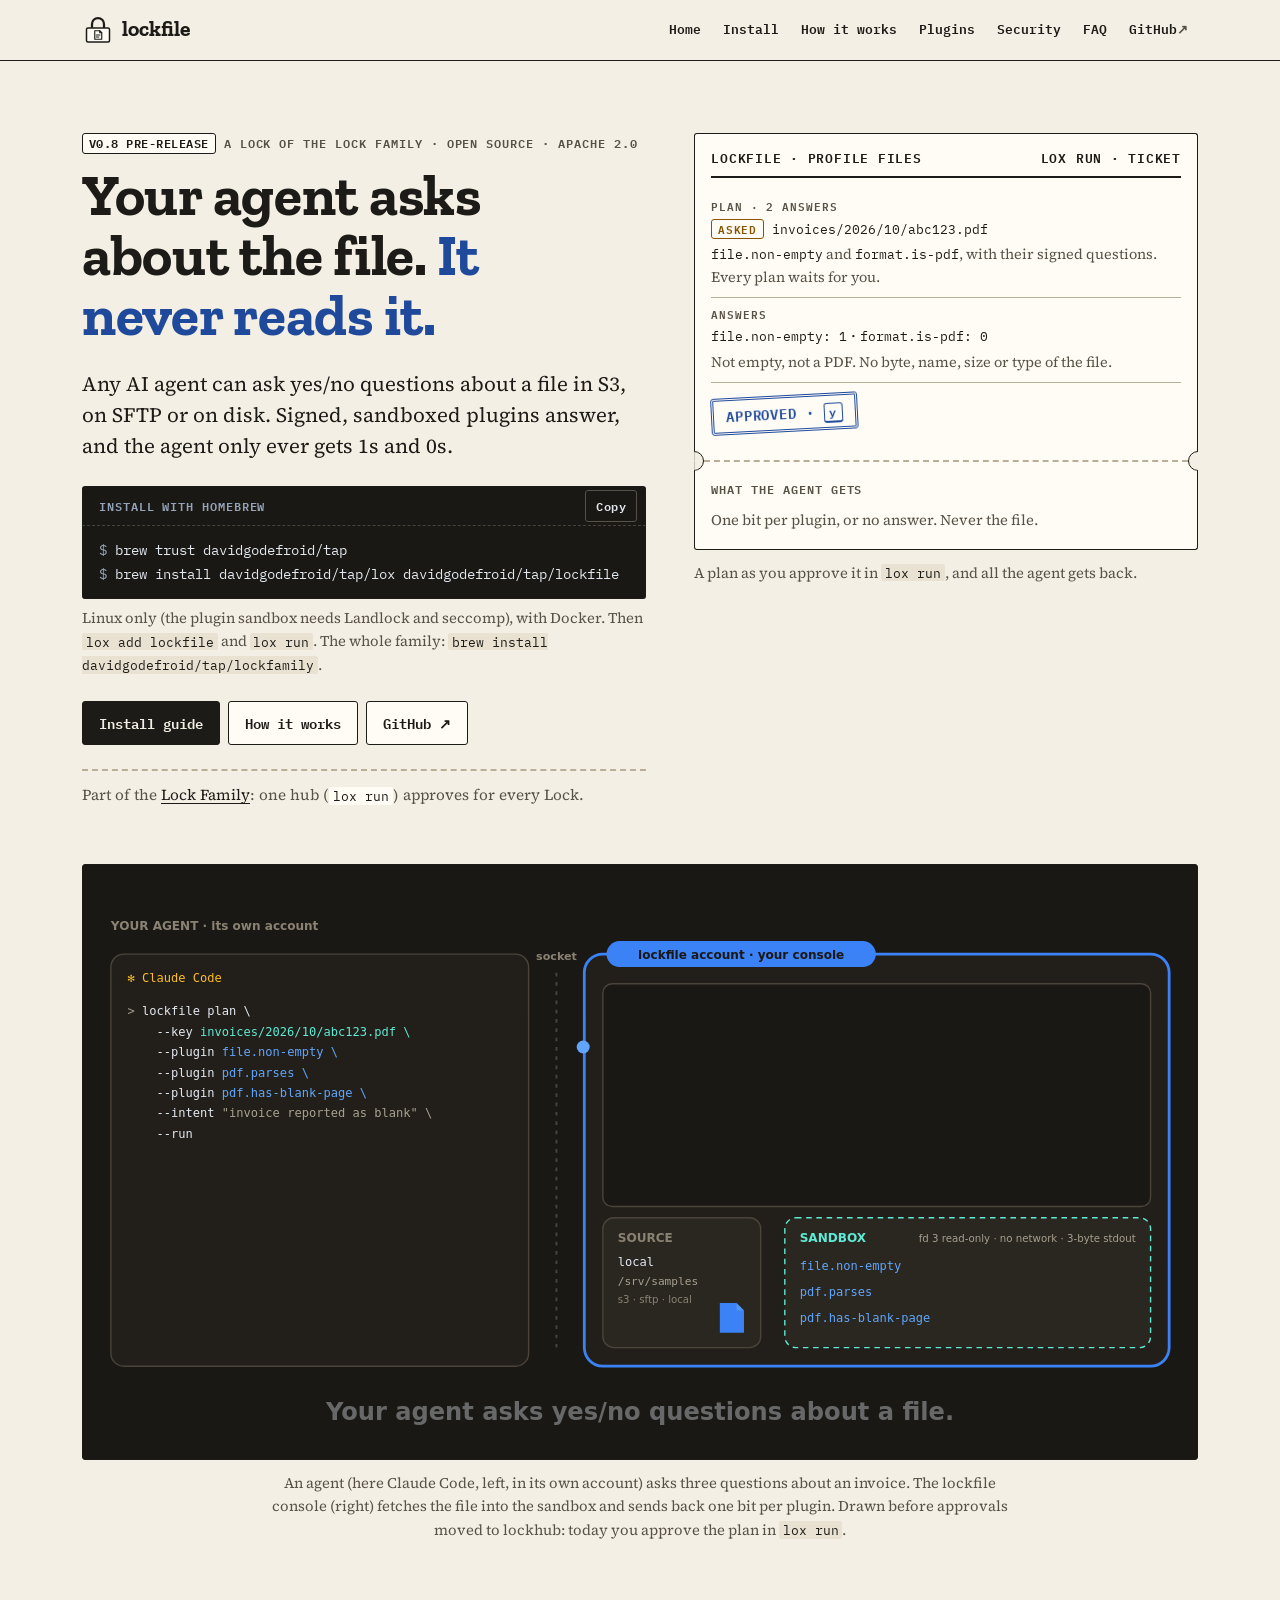
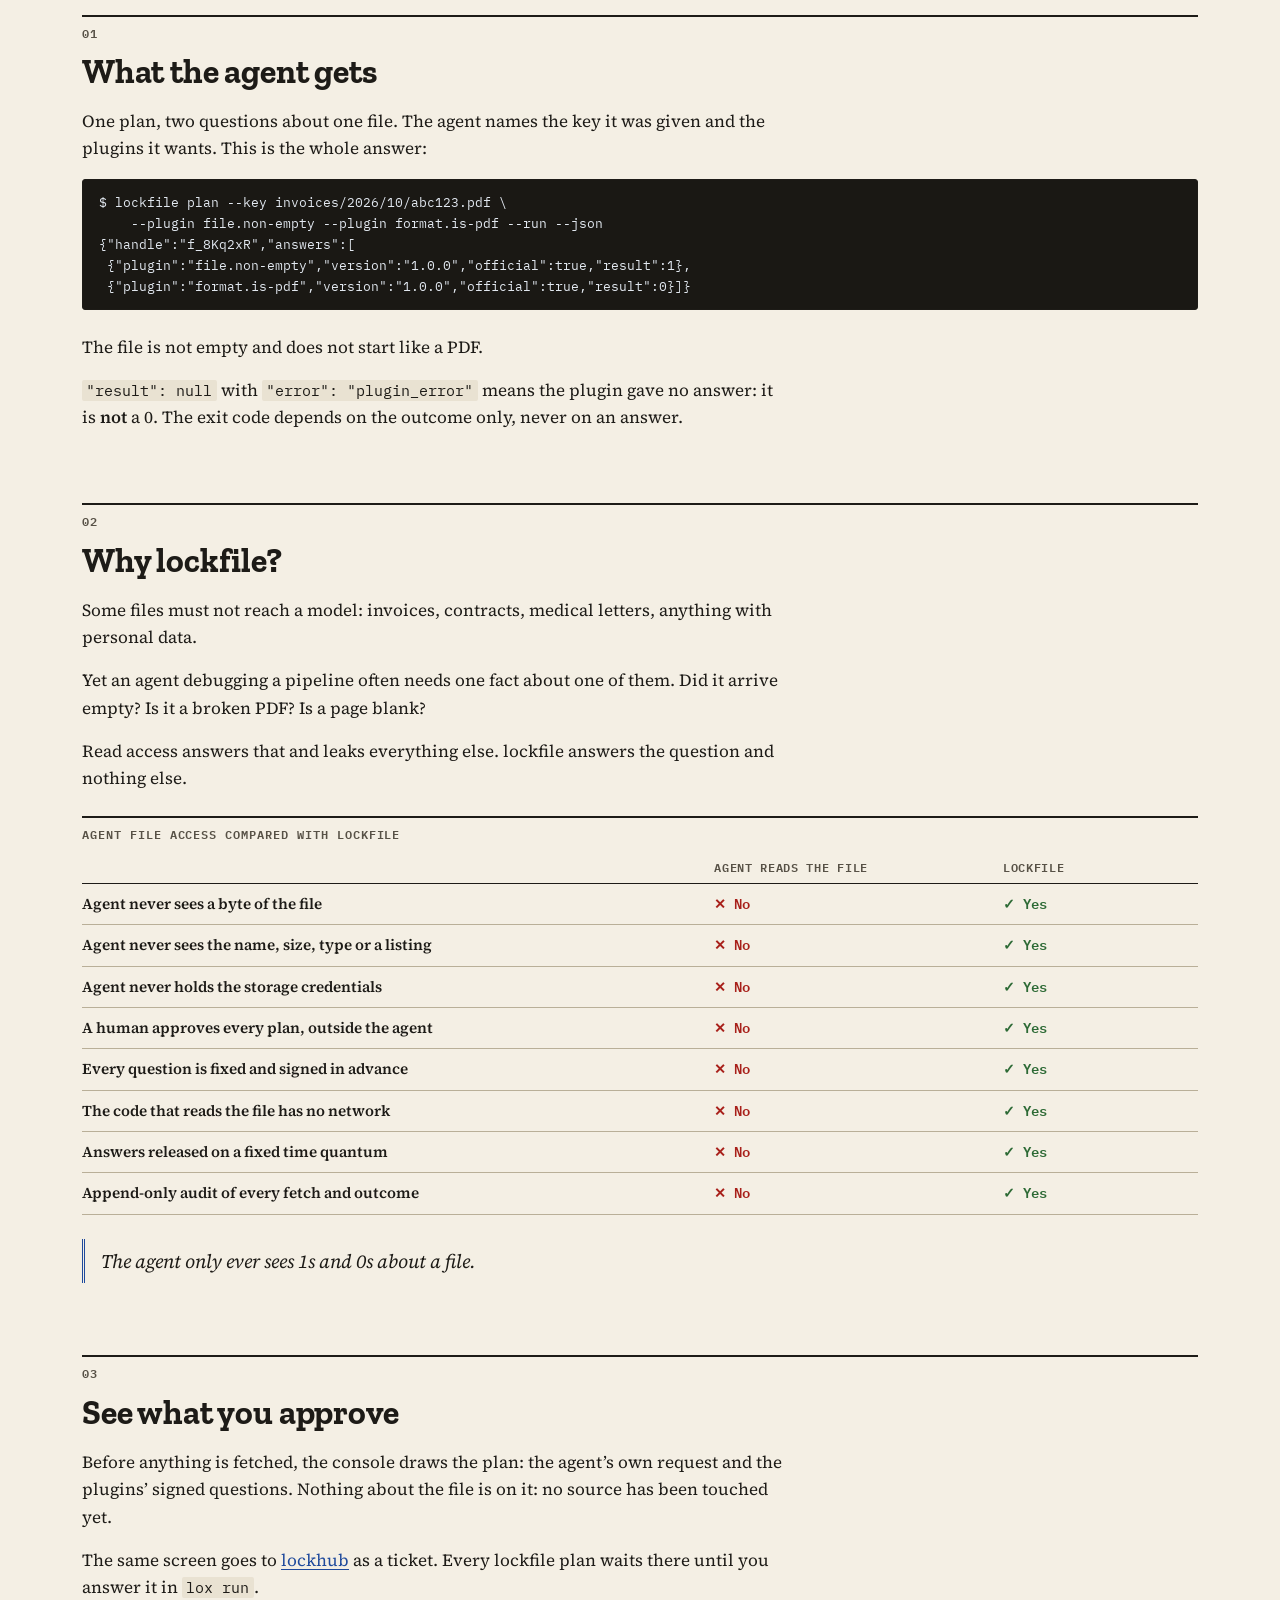
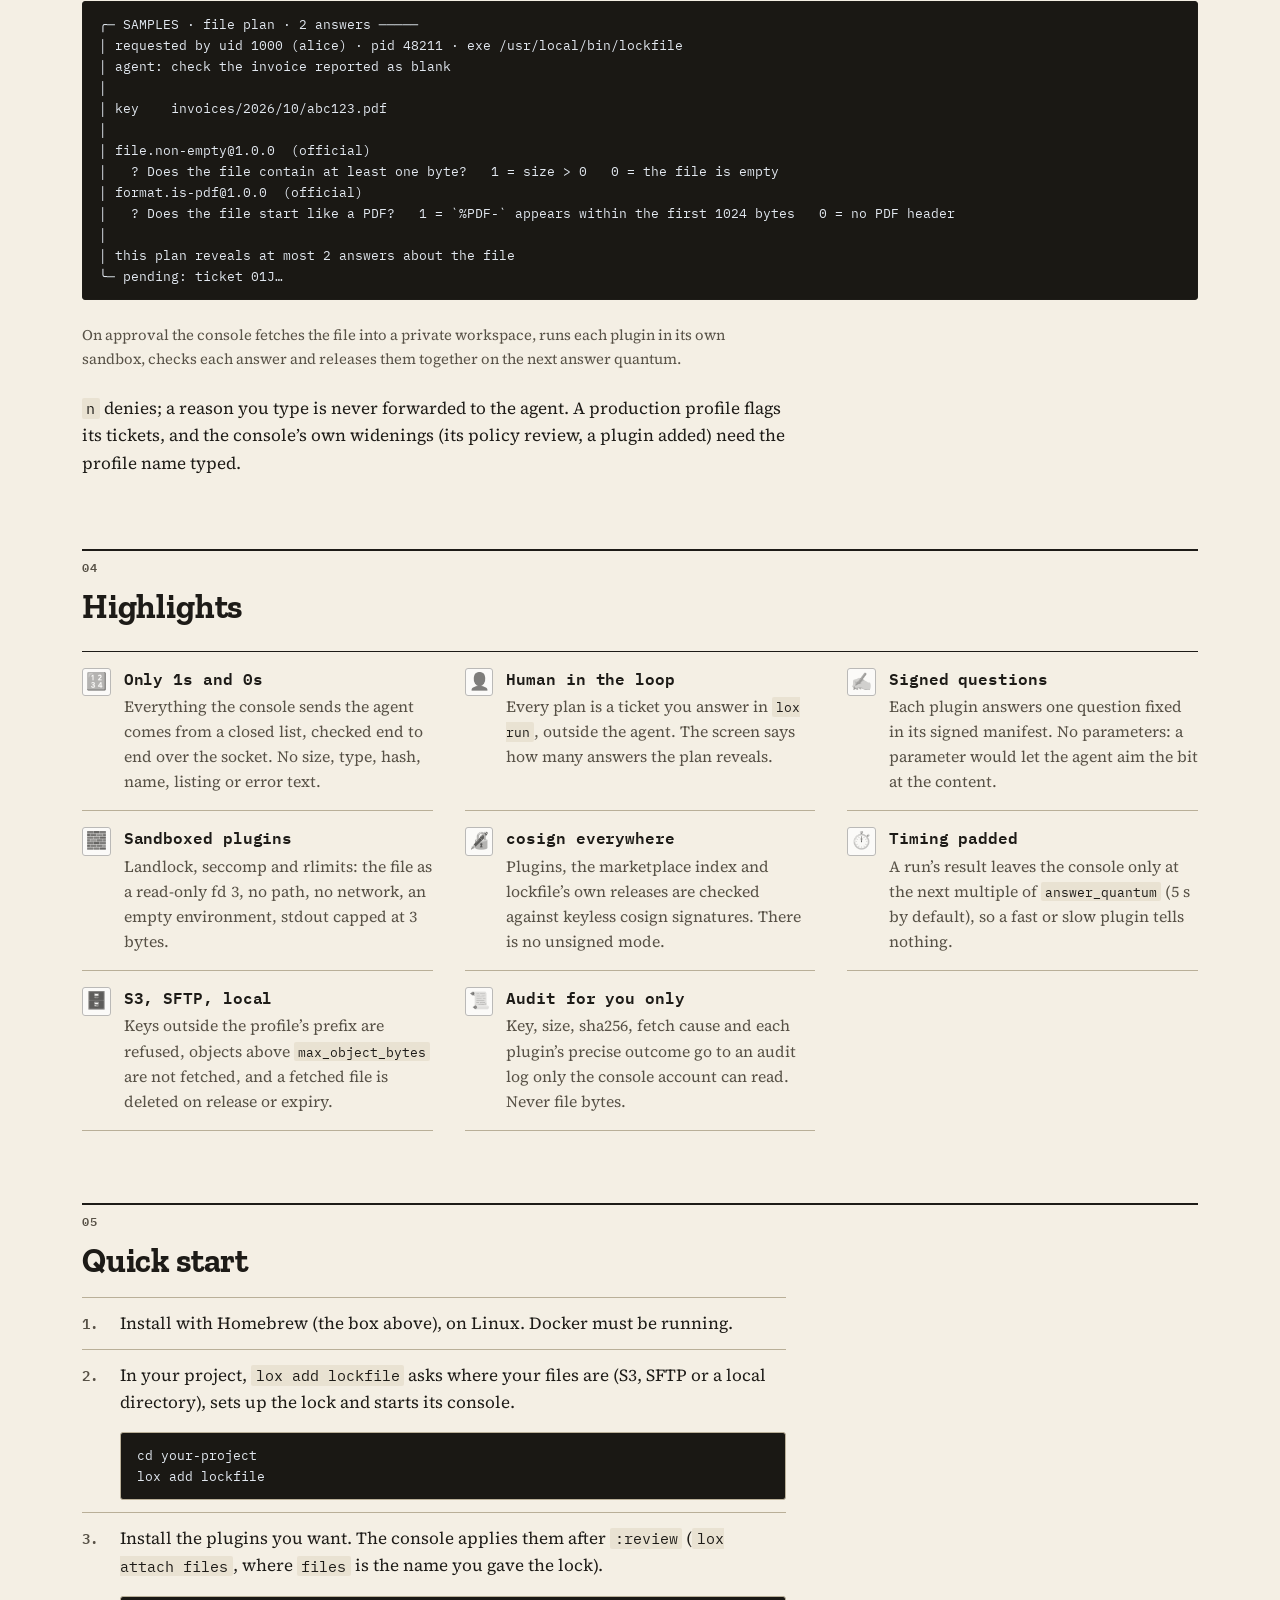
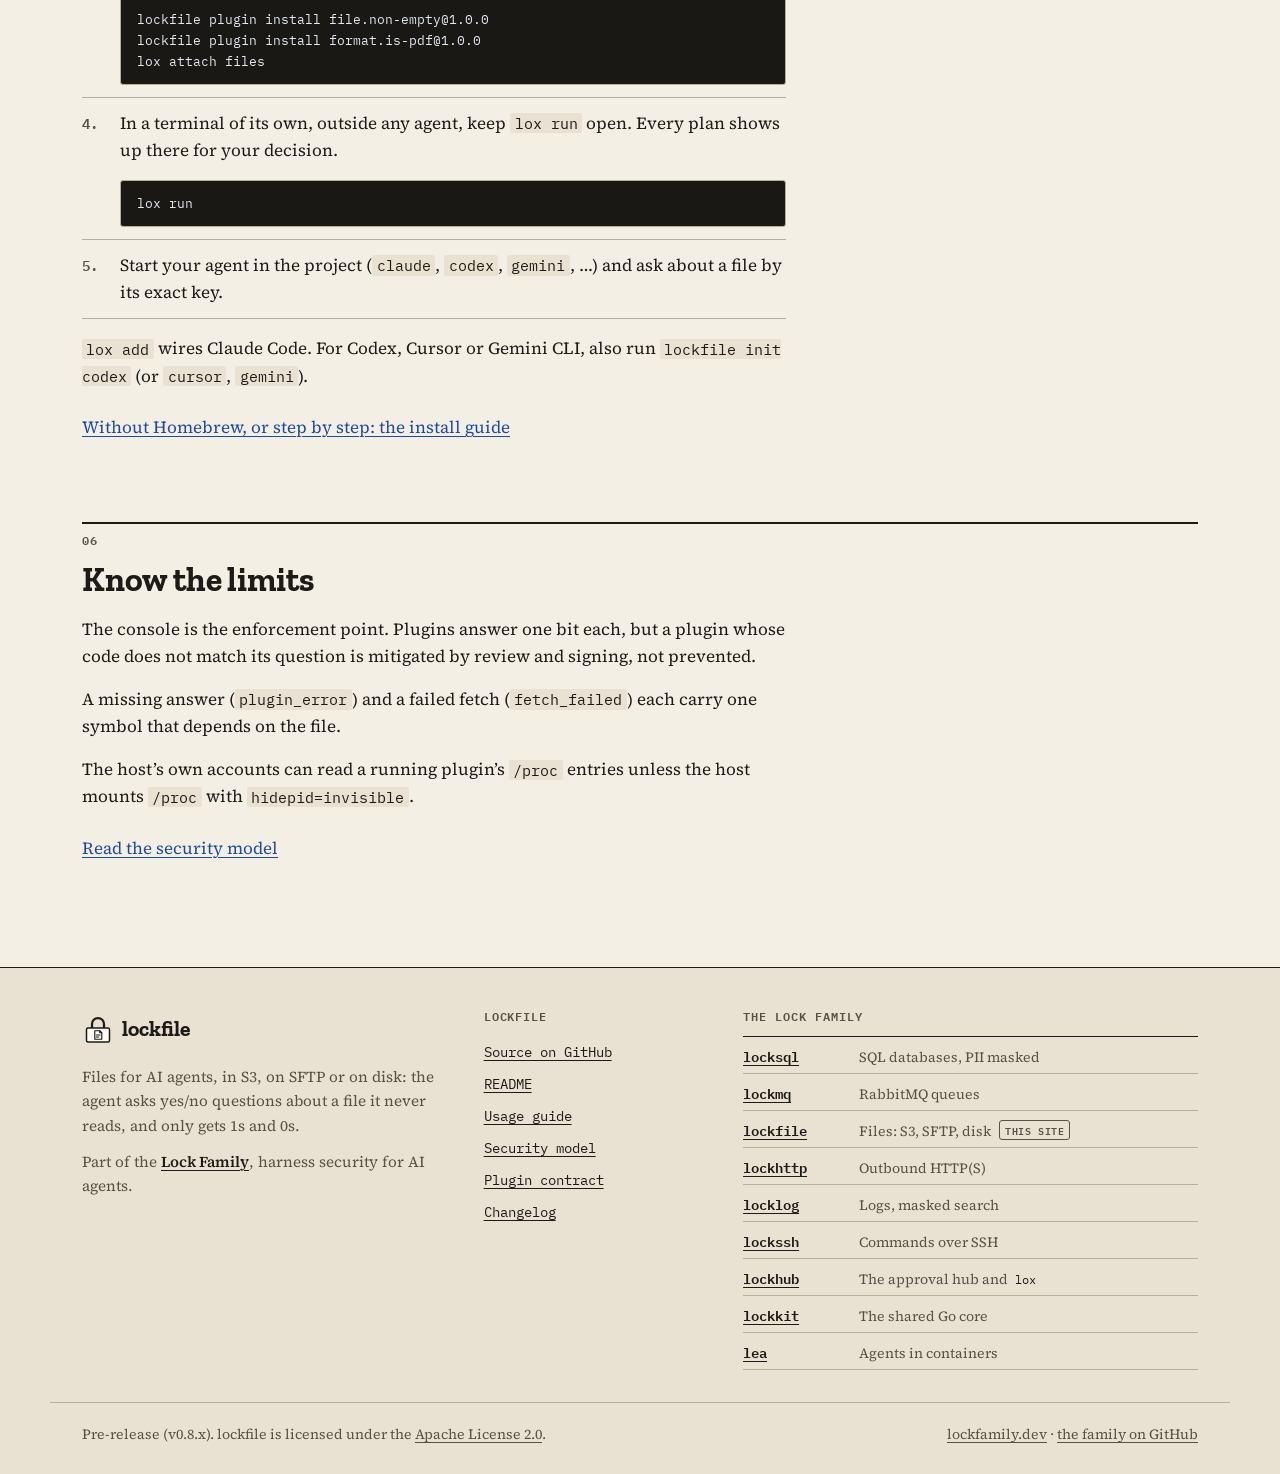
==== commit fc19c761: "docs(site): move the site to the Lock Family identity Shared kit stylesheet (tokens.css, lock-site.c" ====
--- a/site/index.html
+++ b/site/index.html
@@ -3,41 +3,45 @@
 <head>
   <meta charset="utf-8">
   <meta name="viewport" content="width=device-width, initial-scale=1">
-  <title>lockfile — Your AI asks about the file. It never reads it.</title>
-  <meta name="description" content="lockfile lets an AI agent ask yes/no questions about a file it must never read. A human-held console runs signed, sandboxed plugins on it; the agent only ever sees 1s and 0s.">
+  <title>lockfile: your agent asks about the file, it never reads it</title>
+  <meta name="description" content="lockfile lets any AI agent ask yes/no questions about a file in S3, on SFTP or on disk. Signed, sandboxed plugins answer; the agent only gets 1s and 0s, and every plan waits for you.">
   <meta name="color-scheme" content="light dark">
-  <meta name="theme-color" content="#ffffff" media="(prefers-color-scheme: light)">
-  <meta name="theme-color" content="#0f172a" media="(prefers-color-scheme: dark)">
+  <meta name="theme-color" content="#f4efe4" media="(prefers-color-scheme: light)">
+  <meta name="theme-color" content="#16140f" media="(prefers-color-scheme: dark)">
   <link rel="canonical" href="https://davidgodefroid.github.io/lockfile/">
   <meta property="og:type" content="website">
   <meta property="og:site_name" content="lockfile">
-  <meta property="og:title" content="lockfile — Your AI asks about the file. It never reads it.">
-  <meta property="og:description" content="lockfile lets an AI agent ask yes/no questions about a file it must never read. A human-held console runs signed, sandboxed plugins on it; the agent only ever sees 1s and 0s.">
+  <meta property="og:title" content="lockfile: your agent asks about the file, it never reads it">
+  <meta property="og:description" content="lockfile lets any AI agent ask yes/no questions about a file in S3, on SFTP or on disk. Signed, sandboxed plugins answer; the agent only gets 1s and 0s, and every plan waits for you.">
   <meta property="og:url" content="https://davidgodefroid.github.io/lockfile/">
   <meta property="og:image" content="https://davidgodefroid.github.io/lockfile/assets/og.png">
   <meta property="og:image:type" content="image/png">
   <meta property="og:image:width" content="1200">
   <meta property="og:image:height" content="630">
-  <meta property="og:image:alt" content="lockfile — Your AI asks about the file. It never reads it.">
+  <meta property="og:image:alt" content="lockfile: your agent asks about the file. It never reads it.">
   <meta property="og:locale" content="en_US">
   <meta name="twitter:card" content="summary_large_image">
-  <meta name="twitter:title" content="lockfile — Your AI asks about the file. It never reads it.">
-  <meta name="twitter:description" content="lockfile lets an AI agent ask yes/no questions about a file it must never read. A human-held console runs signed, sandboxed plugins on it; the agent only ever sees 1s and 0s.">
+  <meta name="twitter:title" content="lockfile: your agent asks about the file, it never reads it">
+  <meta name="twitter:description" content="lockfile lets any AI agent ask yes/no questions about a file in S3, on SFTP or on disk. Signed, sandboxed plugins answer; the agent only gets 1s and 0s, and every plan waits for you.">
   <meta name="twitter:image" content="https://davidgodefroid.github.io/lockfile/assets/og.png">
-  <meta name="twitter:image:alt" content="lockfile — Your AI asks about the file. It never reads it.">
+  <meta name="twitter:image:alt" content="lockfile: your agent asks about the file. It never reads it.">
   <link rel="icon" href="assets/logo.svg" type="image/svg+xml">
   <link rel="apple-touch-icon" href="assets/apple-touch-icon.png">
-  <link rel="stylesheet" href="assets/style.css">
+  <link rel="preload" href="assets/fonts/zilla-slab-700.woff2" as="font" type="font/woff2" crossorigin>
+  <link rel="preload" href="assets/fonts/source-serif-4-400.woff2" as="font" type="font/woff2" crossorigin>
+  <link rel="stylesheet" href="assets/tokens.css">
+  <link rel="stylesheet" href="assets/lock-site.css">
   <script src="assets/anchors.js" defer></script>
+  <script src="assets/copy.js" defer></script>
 </head>
 <body>
   <a class="skip-link" href="#main">Skip to content</a>
   <header class="site-header">
     <div class="wrap">
-      <a class="brand" href="./"><img src="assets/logo.svg" alt="" width="32" height="32"><span class="wordmark">lock<span>file</span></span></a>
+      <a class="brand" href="./"><img src="assets/logo.svg" alt="" width="32" height="32"><span class="wordmark">lockfile</span></a>
       <nav class="site-nav" aria-label="Main">
         <ul>
-          <li><a href="./" aria-current="page">Home</a></li>
+          <li><a href="./">Home</a></li>
           <li><a href="install/">Install</a></li>
           <li><a href="how-it-works/">How it works</a></li>
           <li><a href="plugins/">Plugins</a></li>
@@ -52,50 +56,71 @@
     <div class="wrap">
 
 <section class="hero" aria-labelledby="hero-title">
-  <p class="eyebrow"><a href="install/"><span class="badge">v0.x</span> Pre-release · open source, Apache 2.0</a></p>
-  <h1 id="hero-title">Your AI asks about the file. <br><span class="key">It never reads it.</span></h1>
-  <p class="lead">Let Claude Code, Codex, Cursor or Gemini CLI check a file it must never see: the agent only ever gets 1s and 0s.</p>
-  <p class="intro">lockfile puts a <strong>human-held console</strong> between your AI agent and the files in S3, on an SFTP server or in a local directory. The agent asks fixed yes/no questions: is this file empty, does it start like a PDF, does it parse, does it have a blank page, does it look truncated? The console, running in a separate OS account, waits for <strong>your</strong> approval, fetches the file, runs signed, sandboxed plugins on it, and returns each plugin’s answer: <code>1</code>, <code>0</code>, or no answer. No byte of the file, its size, type or path ever reaches the agent.</p>
-  <div class="actions">
-    <a class="button primary" href="install/">Install</a>
-    <a class="button" href="how-it-works/">How it works</a>
-    <a class="button" href="https://github.com/DavidGodefroid/lockfile">View on GitHub</a>
-  </div>
-  <ul class="facts" aria-label="At a glance">
-    <li>Console on Linux (Landlock, seccomp)</li>
-    <li>Agent side on Linux and macOS</li>
-    <li>amd64 and arm64</li>
-    <li>S3, SFTP, local directory</li>
-    <li>Apache 2.0</li>
-  </ul>
+  <div class="hero-text">
+    <p class="eyebrow"><span class="badge">v0.8 pre-release</span>A Lock of the Lock&nbsp;Family · open&nbsp;source · Apache&nbsp;2.0</p>
+    <h1 id="hero-title">Your agent asks about the file. <span class="key">It never reads it.</span></h1>
+    <p class="lead">Any AI agent can ask yes/no questions about a file in S3, on SFTP or on disk. Signed, sandboxed plugins answer, and the agent only ever gets 1s and 0s.</p>
+    <div class="install">
+      <div class="install-head"><span>Install with Homebrew</span></div>
+      <pre tabindex="0" aria-label="Install commands"><code><span class="cmd">brew trust davidgodefroid/tap</span>
+<span class="cmd">brew install davidgodefroid/tap/lox davidgodefroid/tap/lockfile</span></code></pre>
+      <p class="install-note">Linux only (the plugin sandbox needs Landlock and seccomp), with Docker. Then <code>lox add lockfile</code> and <code>lox run</code>. The whole family: <code>brew install davidgodefroid/tap/lockfamily</code>.</p>
+    </div>
+    <div class="actions">
+      <a class="button primary" href="install/">Install guide</a>
+      <a class="button" href="how-it-works/">How it works</a>
+      <a class="button" href="https://github.com/DavidGodefroid/lockfile">GitHub</a>
+    </div>
+    <p class="hub-line">Part of the <a href="https://lockfamily.dev">Lock Family</a>: one hub (<code>lox run</code>) approves for every Lock.</p>
+  </div>
+  <figure class="hero-aside ticket" aria-labelledby="ticket-caption">
+    <div class="ticket-face">
+      <p class="ticket-head"><span>lockfile · profile files</span><span>lox run · ticket</span></p>
+      <dl class="ticket-fields">
+        <div class="wide"><dt>Plan · 2 answers</dt><dd><span class="status asked">asked</span><code>invoices/2026/10/abc123.pdf</code><span class="note"><code>file.non-empty</code> and <code>format.is-pdf</code>, with their signed questions. Every plan waits for you.</span></dd></div>
+        <div class="wide"><dt>Answers</dt><dd><code>file.non-empty: 1</code> · <code>format.is-pdf: 0</code><span class="note">Not empty, not a PDF. No byte, name, size or type of the file.</span></dd></div>
+      </dl>
+      <p class="stamp">Approved · <kbd>y</kbd></p>
+    </div>
+    <div class="ticket-stub">
+      <p><span class="label">What the agent gets</span></p>
+      <p>One bit per plugin, or no answer. Never the file.</p>
+    </div>
+    <figcaption id="ticket-caption">A plan as you approve it in <code>lox run</code>, and all the agent gets back.</figcaption>
+  </figure>
 </section>
 
 <section class="demo-section" aria-labelledby="demo">
   <h2 id="demo" class="visually-hidden">See it run</h2>
   <figure class="demo">
-    <a class="demo-link" href="assets/demo.svg"><img src="assets/demo.svg" alt="An AI agent asks three yes/no questions about an invoice. You approve the plan in the lockfile console, signed plugins run sandboxed on the file, and only their answers, 1, 1 and 1, reach the agent." width="1200" height="640" aria-describedby="demo-caption"></a>
-    <figcaption id="demo-caption">Claude Code (left, in its own account) asks whether an invoice reported as blank is non-empty, parses as a PDF and has a blank page. The lockfile console (right, in the <code>lockfile</code> account) shows you the plan and waits for your <code>y</code>, fetches the file into the sandbox, and sends back one bit per plugin. The agent never gets the file, its name, size, type or path.</figcaption>
+    <a class="demo-link" href="assets/demo.svg"><img src="assets/demo.svg" alt="An agent asks three yes/no questions about an invoice. The plan is approved, signed plugins run sandboxed on the file, and only their answers, 1, 1 and 1, reach the agent." width="1200" height="640" aria-describedby="demo-caption"></a>
+    <figcaption id="demo-caption">An agent (here Claude Code, left, in its own account) asks three questions about an invoice. The lockfile console (right) fetches the file into the sandbox and sends back one bit per plugin. Drawn before approvals moved to lockhub: today you approve the plan in <code>lox run</code>.</figcaption>
   </figure>
 </section>
 
 <section aria-labelledby="answer">
   <h2 id="answer">What the agent gets</h2>
-  <p class="prose">One plan, two questions about one file. The agent names the key it was given and the plugins it wants; this is the whole answer:</p>
+  <p class="prose">One plan, two questions about one file. The agent names the key it was given and the plugins it wants. This is the whole answer:</p>
   <pre tabindex="0" class="term"><code>$ lockfile plan --key invoices/2026/10/abc123.pdf \
     --plugin file.non-empty --plugin format.is-pdf --run --json
 {"handle":"f_8Kq2xR","answers":[
  {"plugin":"file.non-empty","version":"1.0.0","official":true,"result":1},
  {"plugin":"format.is-pdf","version":"1.0.0","official":true,"result":0}]}</code></pre>
-  <p class="prose">The file is not empty and does not start like a PDF. <code>"result": null</code> with <code>"error": "plugin_error"</code> means the plugin gave no answer: it is <strong>not</strong> a 0. The exit code depends on the outcome only, never on an answer.</p>
+  <div class="prose">
+    <p>The file is not empty and does not start like a PDF.</p>
+    <p><code>"result": null</code> with <code>"error": "plugin_error"</code> means the plugin gave no answer: it is <strong>not</strong> a 0. The exit code depends on the outcome only, never on an answer.</p>
+  </div>
 </section>
 
 <section aria-labelledby="why">
   <h2 id="why">Why lockfile?</h2>
   <div class="prose">
-    <p>Some files must not reach a model: invoices, contracts, medical letters, anything with personal data. Yet an agent debugging a pipeline often needs to know one thing about one of them: did it arrive empty, is it a broken PDF, is a page blank? Giving the agent read access answers that and leaks everything else. lockfile answers the question and nothing else.</p>
+    <p>Some files must not reach a model: invoices, contracts, medical letters, anything with personal data.</p>
+    <p>Yet an agent debugging a pipeline often needs one fact about one of them. Did it arrive empty? Is it a broken PDF? Is a page blank?</p>
+    <p>Read access answers that and leaks everything else. lockfile answers the question and nothing else.</p>
   </div>
 <div class="table-wrap" role="region" aria-label="Agent file access compared with lockfile" tabindex="0">
-<table>
+<table class="compare">
 <caption>Agent file access compared with lockfile</caption>
 <thead><tr><th scope="col"><span class="visually-hidden">Property</span></th><th scope="col">Agent reads the file</th><th scope="col">lockfile</th></tr></thead>
 <tbody>
@@ -110,14 +135,17 @@
 </tbody>
 </table>
 </div>
-  <blockquote class="prose"><p>The agent only ever sees 1s and 0s about a file.</p></blockquote>
+  <blockquote><p>The agent only ever sees 1s and 0s about a file.</p></blockquote>
 </section>
 
 <section aria-labelledby="approve">
   <h2 id="approve">See what you approve</h2>
-  <p class="prose">Before anything is fetched, the console shows you the plan and waits. The screen holds the agent’s own request and the plugins’ signed questions, never anything about the file: at this point no source has been touched.</p>
+  <div class="prose">
+    <p>Before anything is fetched, the console draws the plan: the agent’s own request and the plugins’ signed questions. Nothing about the file is on it: no source has been touched yet.</p>
+    <p>The same screen goes to <a href="https://github.com/DavidGodefroid/lockhub">lockhub</a> as a ticket. Every lockfile plan waits there until you answer it in <code>lox run</code>.</p>
+  </div>
   <figure>
-    <pre tabindex="0" class="term"><code>╭─ SAMPLES · file plan · 2 answers ─────
+    <pre tabindex="0" class="term" aria-label="The console's screen of a plan"><code>╭─ SAMPLES · file plan · 2 answers ─────
 │ requested by uid 1000 (alice) · pid 48211 · exe /usr/local/bin/lockfile
 │ agent: check the invoice reported as blank
 │
@@ -129,17 +157,17 @@
 │   ? Does the file start like a PDF?   1 = `%PDF-` appears within the first 1024 bytes   0 = no PDF header
 │
 │ this plan reveals at most 2 answers about the file
-╰─ Approve? [y/N]</code></pre>
+╰─ pending: ticket 01J…</code></pre>
     <figcaption>On approval the console fetches the file into a private workspace, runs each plugin in its own sandbox, checks each answer and releases them together on the next answer quantum.</figcaption>
   </figure>
-  <p class="prose">On a production profile you type the profile name, not <code>y</code>. <code>n &lt;reason&gt;</code> denies; the reason is never forwarded to the agent.</p>
+  <p class="prose"><code>n</code> denies; a reason you type is never forwarded to the agent. A production profile flags its tickets, and the console’s own widenings (its policy review, a plugin added) need the profile name typed.</p>
 </section>
 
 <section aria-labelledby="highlights">
   <h2 id="highlights">Highlights</h2>
   <ul class="cards">
     <li><span class="icon" aria-hidden="true">🔢</span><h3>Only 1s and 0s</h3><p>Everything the console sends the agent comes from a closed list, checked end to end over the socket. No size, type, hash, name, listing or error text.</p></li>
-    <li><span class="icon" aria-hidden="true">👤</span><h3>Human in the loop</h3><p>Every plan is approved in a console the agent cannot drive, in an OS account it cannot read. The screen says how many answers the plan reveals.</p></li>
+    <li><span class="icon" aria-hidden="true">👤</span><h3>Human in the loop</h3><p>Every plan is a ticket you answer in <code>lox run</code>, outside the agent. The screen says how many answers the plan reveals.</p></li>
     <li><span class="icon" aria-hidden="true">✍️</span><h3>Signed questions</h3><p>Each plugin answers one question fixed in its signed manifest. No parameters: a parameter would let the agent aim the bit at the content.</p></li>
     <li><span class="icon" aria-hidden="true">🧱</span><h3>Sandboxed plugins</h3><p>Landlock, seccomp and rlimits: the file as a read-only fd 3, no path, no network, an empty environment, stdout capped at 3 bytes.</p></li>
     <li><span class="icon" aria-hidden="true">🔏</span><h3>cosign everywhere</h3><p>Plugins, the marketplace index and lockfile’s own releases are checked against keyless cosign signatures. There is no unsigned mode.</p></li>
@@ -151,51 +179,31 @@
 
 <section aria-labelledby="quick-start">
   <h2 id="quick-start">Quick start</h2>
-  <p class="prose">The shortest path is the Lock Family’s (Linux only for lockfile): install it with Homebrew, then let <a href="https://github.com/DavidGodefroid/lockhub/blob/main/docs/lox-add.md"><code>lox add lockfile</code></a> ask for your file store (S3, SFTP or a local directory), set up its lock and start its console:</p>
-  <pre tabindex="0" class="term"><code>brew trust davidgodefroid/tap                <span class="cmt"># Homebrew asks you to trust a third-party tap once</span>
-brew install davidgodefroid/tap/lockfamily   <span class="cmt"># or only this tool: brew install davidgodefroid/tap/lockfile</span>
-cd ~/projects                                 <span class="cmt"># with lea: its projects directory; with claude: the project</span>
-lox add lockfile                              <span class="cmt"># asks about the file store, sets up the lock, runs lox up</span>
-lea                                           <span class="cmt"># or: claude, then lox approve</span></code></pre>
-  <p class="prose">By hand, with Docker on Linux (a kernel with Landlock) and <a href="https://docs.sigstore.dev/cosign/system_config/installation/">cosign</a> installed:</p>
-  <pre tabindex="0" class="term"><code><span class="cmt"># 1. The launcher and the console's seccomp profile (cosign checks the release and its image)</span>
-V=vX.Y.Z
-curl -fsSLO "https://raw.githubusercontent.com/DavidGodefroid/lockfile/$V/scripts/install.sh"
-less install.sh &amp;&amp; LOCKFILE_VERSION=$V sh install.sh
-
-<span class="cmt"># 2. From the workspace: the lock's profile (.lockfile/, which lox up reviews and copies), the lock and its hub (lockhub's lox CLI)</span>
-lockfile profile add --profile samples --source local --path /srv/lockfile/samples --prefix invoices/
-lox add lockfile samples --profile samples
-lox up
-lox attach samples   <span class="cmt"># the policy review</span>
-
-<span class="cmt"># 3. The plugins, in the home of the console lox up runs; :review applies them</span>
-lockfile plugin install file.non-empty@1.0.0
+  <ol class="steps prose">
+    <li><p>Install with Homebrew (the box above), on Linux. Docker must be running.</p></li>
+    <li><p>In your project, <code>lox add lockfile</code> asks where your files are (S3, SFTP or a local directory), sets up the lock and starts its console.</p>
+      <pre tabindex="0"><code>cd your-project
+lox add lockfile</code></pre></li>
+    <li><p>Install the plugins you want. The console applies them after <code>:review</code> (<code>lox attach files</code>, where <code>files</code> is the name you gave the lock).</p>
+      <pre tabindex="0"><code>lockfile plugin install file.non-empty@1.0.0
 lockfile plugin install format.is-pdf@1.0.0
-lox attach samples   <span class="cmt"># :review</span>
-
-<span class="cmt"># 4. Wire your agent, from the project root</span>
-lockfile init claude</code></pre>
-  <p class="prose">Then ask your agent about a file by its exact key. Each plan waits for your approval on lockhub (<code>lox approve</code>).</p>
-  <p class="link-line"><a href="install/">The Docker setup, step by step</a></p>
-</section>
-
-<section aria-labelledby="family">
-  <h2 id="family">The lock family</h2>
-  <p class="prose">One idea, one console per kind of data: the agent proposes, a human-held console in a separate account holds the key and decides.</p>
-  <ul class="cards family">
-    <li><h3><a href="https://github.com/DavidGodefroid/locksql">locksql</a></h3><p>Databases. The agent writes the SQL; the console holds the credentials, weighs every statement, masks personal data and waits for your approval.</p></li>
-    <li><h3><a href="https://github.com/DavidGodefroid/lockmq">lockmq</a></h3><p>Message queues. The agent inspects your RabbitMQ brokers through a console that holds the credentials and waits for your approval.</p></li>
-    <li aria-current="true"><h3><a href="https://github.com/DavidGodefroid/lockfile">lockfile</a></h3><p>Files. The agent asks fixed yes/no questions about a file and only ever gets 1s and 0s.</p><span class="here">You are here</span></li>
-    <li><h3><a href="https://github.com/DavidGodefroid/lockhttp">lockhttp</a></h3><p>HTTP(S). Every request the agent sends goes through a proxy; reads of trusted hosts pass, anything that sends data or reaches an unknown host waits for your approval. Pre-release.</p></li>
-    <li><h3><a href="https://github.com/DavidGodefroid/lockkit">lockkit</a></h3><p>The shared framework: the separated account, the socket and its peer checks, the console, the approval screen, the audit and signed updates.</p></li>
-  </ul>
+lox attach files</code></pre></li>
+    <li><p>In a terminal of its own, outside any agent, keep <code>lox run</code> open. Every plan shows up there for your decision.</p>
+      <pre tabindex="0"><code>lox run</code></pre></li>
+    <li><p>Start your agent in the project (<code>claude</code>, <code>codex</code>, <code>gemini</code>, …) and ask about a file by its exact key.</p></li>
+  </ol>
+  <div class="prose">
+    <p><code>lox add</code> wires Claude Code. For Codex, Cursor or Gemini CLI, also run <code>lockfile init codex</code> (or <code>cursor</code>, <code>gemini</code>).</p>
+    <p class="link-line"><a href="install/">Without Homebrew, or step by step: the install guide</a></p>
+  </div>
 </section>
 
 <section aria-labelledby="limits">
   <h2 id="limits">Know the limits</h2>
   <div class="prose">
-    <p>The console is the enforcement point. Plugins answer one bit each, but a plugin whose code does not match its question is mitigated by review and signing, not prevented. A missing answer (<code>plugin_error</code>) and a failed fetch (<code>fetch_failed</code>) each carry one symbol that depends on the file. Since v0.3.0 the plugin sandbox also denies System V IPC, POSIX message queues and signals to other processes, and the console runs plugins only where no other account can see their processes in <code>/proc</code> (the host’s own accounts aside: see the security page).</p>
+    <p>The console is the enforcement point. Plugins answer one bit each, but a plugin whose code does not match its question is mitigated by review and signing, not prevented.</p>
+    <p>A missing answer (<code>plugin_error</code>) and a failed fetch (<code>fetch_failed</code>) each carry one symbol that depends on the file.</p>
+    <p>The host’s own accounts can read a running plugin’s <code>/proc</code> entries unless the host mounts <code>/proc</code> with <code>hidepid=invisible</code>.</p>
     <p class="link-line"><a href="security/">Read the security model</a></p>
   </div>
 </section>
@@ -203,16 +211,41 @@
     </div>
   </main>
   <footer class="site-footer">
-    <div class="wrap">
-      <ul>
-        <li><a href="https://github.com/DavidGodefroid/lockfile">Source on GitHub</a></li>
-        <li><a href="https://github.com/DavidGodefroid/lockfile/blob/main/README.md">README</a></li>
-        <li><a href="https://github.com/DavidGodefroid/lockfile/blob/main/docs/usage.md">Usage guide</a></li>
-        <li><a href="https://github.com/DavidGodefroid/lockfile/blob/main/docs/security-model.md">Security model (full)</a></li>
-        <li><a href="https://github.com/DavidGodefroid/lockfile/blob/main/docs/plugin-contract.md">Plugin contract</a></li>
-      </ul>
-      <p>Pre-release (<code>v0.x</code>). lockfile is licensed under the <a href="https://github.com/DavidGodefroid/lockfile/blob/main/LICENSE">Apache License 2.0</a>.</p>
-      <p class="family-line">Part of the lock family: <a href="https://github.com/DavidGodefroid/locksql">locksql</a> · <a href="https://github.com/DavidGodefroid/lockmq">lockmq</a> · <a href="https://github.com/DavidGodefroid/lockfile">lockfile</a> · <a href="https://github.com/DavidGodefroid/lockhttp">lockhttp</a> · <a href="https://github.com/DavidGodefroid/lockkit">lockkit</a></p>
+    <div class="wrap footer-grid">
+      <div class="footer-about">
+        <a class="brand" href="./"><img src="assets/logo.svg" alt="" width="32" height="32"><span class="wordmark">lockfile</span></a>
+        <p>Files for AI agents, in S3, on SFTP or on disk: the agent asks yes/no questions about a file it never reads, and only gets 1s and 0s.</p>
+        <p class="family-link">Part of the <a href="https://lockfamily.dev">Lock Family</a>, harness security for AI agents.</p>
+      </div>
+      <nav aria-labelledby="footer-lock">
+        <h2 id="footer-lock">lockfile</h2>
+        <ul>
+          <li><a href="https://github.com/DavidGodefroid/lockfile">Source on GitHub</a></li>
+          <li><a href="https://github.com/DavidGodefroid/lockfile/blob/main/README.md">README</a></li>
+          <li><a href="https://github.com/DavidGodefroid/lockfile/blob/main/docs/usage.md">Usage guide</a></li>
+          <li><a href="https://github.com/DavidGodefroid/lockfile/blob/main/docs/security-model.md">Security model</a></li>
+          <li><a href="https://github.com/DavidGodefroid/lockfile/blob/main/docs/plugin-contract.md">Plugin contract</a></li>
+          <li><a href="https://github.com/DavidGodefroid/lockfile/blob/main/CHANGELOG.md">Changelog</a></li>
+        </ul>
+      </nav>
+      <nav class="family-strip" aria-labelledby="footer-family">
+        <h2 id="footer-family">The Lock Family</h2>
+        <ul>
+          <li data-lock="locksql"><a href="https://github.com/DavidGodefroid/locksql">locksql</a><span>SQL databases, PII masked</span></li>
+          <li data-lock="lockmq"><a href="https://github.com/DavidGodefroid/lockmq">lockmq</a><span>RabbitMQ queues</span></li>
+          <li data-lock="lockfile" aria-current="true"><a href="https://github.com/DavidGodefroid/lockfile">lockfile</a><span>Files: S3, SFTP, disk</span></li>
+          <li data-lock="lockhttp"><a href="https://github.com/DavidGodefroid/lockhttp">lockhttp</a><span>Outbound HTTP(S)</span></li>
+          <li data-lock="locklog"><a href="https://github.com/DavidGodefroid/locklog">locklog</a><span>Logs, masked search</span></li>
+          <li data-lock="lockssh"><a href="https://github.com/DavidGodefroid/lockssh">lockssh</a><span>Commands over SSH</span></li>
+          <li data-lock="lockhub"><a href="https://github.com/DavidGodefroid/lockhub">lockhub</a><span>The approval hub and <code>lox</code></span></li>
+          <li data-lock="lockkit"><a href="https://github.com/DavidGodefroid/lockkit">lockkit</a><span>The shared Go core</span></li>
+          <li data-lock="lea"><a href="https://github.com/DavidGodefroid/lea">lea</a><span>Agents in containers</span></li>
+        </ul>
+      </nav>
+    </div>
+    <div class="wrap footer-bottom">
+      <p>Pre-release (v0.8.x). lockfile is licensed under the <a href="https://github.com/DavidGodefroid/lockfile/blob/main/LICENSE">Apache License 2.0</a>.</p>
+      <p><a href="https://lockfamily.dev">lockfamily.dev</a> · <a href="https://github.com/DavidGodefroid/lockfamily">the family on GitHub</a></p>
     </div>
   </footer>
 </body>
--- a/site/assets/tokens.css
+++ b/site/assets/tokens.css
@@ -0,0 +1,92 @@
+/* Lock Family identity tokens: "the signed ticket".
+   Fonts, colours, spacing for lockfamily.dev and the per-tool sites.
+   Self-hosted fonts (SIL OFL 1.1, assets/fonts/), no third-party request.
+   docs/identity.md documents every token; tests/test_site.py keeps the
+   two in step and checks the WCAG AA contrast of the pairs it lists. */
+
+@font-face {
+  font-family: "Zilla Slab";
+  src: url("fonts/zilla-slab-700.woff2") format("woff2");
+  font-weight: 700; font-style: normal; font-display: swap;
+}
+@font-face {
+  font-family: "Source Serif 4";
+  src: url("fonts/source-serif-4-400.woff2") format("woff2");
+  font-weight: 400; font-style: normal; font-display: swap;
+}
+@font-face {
+  font-family: "Source Serif 4";
+  src: url("fonts/source-serif-4-400-italic.woff2") format("woff2");
+  font-weight: 400; font-style: italic; font-display: swap;
+}
+@font-face {
+  font-family: "Source Serif 4";
+  src: url("fonts/source-serif-4-600.woff2") format("woff2");
+  font-weight: 600; font-style: normal; font-display: swap;
+}
+@font-face {
+  font-family: "IBM Plex Mono";
+  src: url("fonts/ibm-plex-mono-400.woff2") format("woff2");
+  font-weight: 400; font-style: normal; font-display: swap;
+}
+@font-face {
+  font-family: "IBM Plex Mono";
+  src: url("fonts/ibm-plex-mono-600.woff2") format("woff2");
+  font-weight: 600; font-style: normal; font-display: swap;
+}
+
+:root {
+  /* type */
+  --font-display: "Zilla Slab", "Rockwell", "Roboto Slab", Georgia, serif;
+  --font-text: "Source Serif 4", "Iowan Old Style", "Palatino Linotype", Georgia, serif;
+  --font-mono: "IBM Plex Mono", ui-monospace, SFMono-Regular, Menlo, Consolas, monospace;
+
+  /* paper (light): a printed ticket on a desk */
+  --paper: #f4efe4;    /* page */
+  --paper-2: #e9e2d2;  /* stub, tinted bands */
+  --card: #fffcf5;     /* the ticket's face */
+  --ink: #1d1b17;      /* text, logos */
+  --ink-2: #575146;    /* secondary text, control borders */
+  --rule: #b9af98;     /* ledger lines, perforations (decorative) */
+  --sign: #1f4a9c;     /* signature ink: links, a human's decision */
+  --stamp: #a8201a;    /* the denial stamp */
+  --auto: #2d6a35;     /* approved by a rule */
+  --asked: #8a5300;    /* waiting for you */
+  --mask: #0e6158;     /* masked values, the hub */
+  --agent: #2a55a8;    /* the agent's request */
+  --term-bg: #1a1814;  /* lox run: a real terminal, dark in both themes */
+  --term-text: #e2e8f0;
+  --term-dim: #94a3b8;
+
+  /* space: a 4px base */
+  --s-1: 4px; --s-2: 8px; --s-3: 12px; --s-4: 16px;
+  --s-5: 24px; --s-6: 32px; --s-7: 48px; --s-8: 72px;
+  --gutter: 16px;
+  --measure: 40rem;
+  --radius: 3px;       /* paper has corners */
+  --rule-w: 1px;
+  --perf: 2px dashed var(--rule);
+  color-scheme: light;
+}
+
+/* carbon (dark): designed on its own, a carbon copy, warm, not navy */
+@media (prefers-color-scheme: dark) {
+  :root {
+    --paper: #16140f;
+    --paper-2: #1f1c16;
+    --card: #25221b;
+    --ink: #ede6d6;
+    --ink-2: #b2a994;
+    --rule: #4a4438;
+    --sign: #a3bdff;
+    --stamp: #ff9384;
+    --auto: #7fcf8a;
+    --asked: #e8b860;
+    --mask: #6fd9c8;
+    --agent: #89b4fa;
+    --term-bg: #0e0d0a;
+    color-scheme: dark;
+  }
+}
+
+@media (min-width: 768px) { :root { --gutter: 32px; } }
--- a/site/assets/lock-site.css
+++ b/site/assets/lock-site.css
@@ -0,0 +1,511 @@
+/* lock-site.css: the shared stylesheet of the Lock sites (locksql, lockmq,
+   lockfile, lockhttp, locklog). Identical bytes in every Lock repo.
+
+   The family identity, "a printed ticket that a human signs":
+   lockfamily/docs/identity.md. Link tokens.css first (fonts, colours,
+   space), then this file. No build step, no third-party request.
+
+   It styles the shared shell (header, hero, install box, footer, family
+   strip) and every content class the Lock sites use, under their old names,
+   so a site migrates by swapping the stylesheet and its header, hero and
+   footer, not by rewriting its pages. See the kit's KIT.md. */
+
+/* ---------- base ---------- */
+
+*, *::before, *::after { box-sizing: border-box; }
+html { -webkit-text-size-adjust: 100%; text-size-adjust: 100%; }
+body {
+  margin: 0;
+  background: var(--paper);
+  color: var(--ink);
+  font: 400 1.0625rem/1.6 var(--font-text);
+  font-kerning: normal;
+  overflow-wrap: break-word;
+  overflow-x: hidden;
+}
+img, svg, video { max-width: 100%; height: auto; }
+a { color: var(--sign); text-underline-offset: 3px; text-decoration-thickness: 1px; }
+a:hover { text-decoration-thickness: 2px; }
+:focus-visible { outline: 3px solid var(--sign); outline-offset: 3px; }
+[id] { scroll-margin-top: 5rem; }
+
+h1, h2, h3 {
+  font-family: var(--font-display); font-weight: 700; line-height: 1.12;
+  letter-spacing: -0.005em; text-wrap: balance;
+}
+h1 { font-size: clamp(2rem, 1.4rem + 2.6vw, 3rem); margin: var(--s-7) 0 var(--s-4); max-width: 24ch; }
+h2 { font-size: clamp(1.5rem, 1.2rem + 1.2vw, 2.1rem); margin: var(--s-8) 0 var(--s-4); max-width: 30ch; }
+h3 { font-size: 1.25rem; margin: var(--s-6) 0 var(--s-2); }
+h1 code, h2 code, h3 code { font-size: 0.82em; font-weight: 600; }
+p, ul, ol { margin: 0 0 var(--s-4); }
+li + li { margin-top: var(--s-1); }
+strong { font-weight: 600; }
+
+code, kbd, pre { font-family: var(--font-mono); }
+code { font-size: 0.86em; }
+:not(pre) > code {
+  padding: 0.05em 0.3em; border-radius: 2px;
+  background: var(--paper-2); color: var(--ink);
+  overflow-wrap: anywhere;
+}
+kbd {
+  display: inline-block; padding: 0 0.4em; line-height: 1.4; font-size: 0.86em;
+  border: 1px solid var(--ink-2); border-bottom-width: 2px; border-radius: var(--radius);
+  background: var(--card); color: var(--ink);
+}
+
+.wrap { width: 100%; max-width: 1180px; margin: 0 auto; padding: 0 var(--gutter); }
+main { display: block; outline: none; padding-bottom: var(--s-7); counter-reset: clause; }
+.prose { max-width: 44rem; }
+.prose > :last-child { margin-bottom: 0; }
+
+/* A printed form's label: mono, small, spaced capitals. */
+.label, .eyebrow, caption, .site-footer h2 {
+  font: 600 0.75rem/1.4 var(--font-mono); letter-spacing: 0.08em; text-transform: uppercase; color: var(--ink-2);
+}
+
+.visually-hidden {
+  position: absolute !important; width: 1px; height: 1px; margin: -1px; padding: 0; border: 0;
+  overflow: hidden; clip: rect(0 0 0 0); white-space: nowrap;
+}
+.skip-link {
+  position: absolute; left: var(--s-2); top: -60px; z-index: 100;
+  background: var(--ink); color: var(--paper); padding: var(--s-2) var(--s-3);
+  font: 600 0.9rem var(--font-mono);
+}
+.skip-link:focus { top: var(--s-2); }
+
+/* ---------- header: a ruled band, like a form's letterhead ---------- */
+
+.site-header { position: sticky; top: 0; z-index: 50; background: var(--paper); border-bottom: 1px solid var(--ink); }
+.site-header .wrap {
+  display: flex; flex-wrap: wrap; align-items: center; justify-content: space-between;
+  gap: 0 var(--s-5); min-height: 60px;
+}
+.brand {
+  display: inline-flex; align-items: center; gap: var(--s-2); min-height: 44px;
+  color: var(--ink); text-decoration: none; flex: none;
+}
+.brand img { width: 32px; height: 32px; }
+.wordmark { font: 700 1.35rem/1 var(--font-display); letter-spacing: 0; color: var(--ink); }
+.wordmark span { color: inherit; }
+.brand:hover .wordmark { text-decoration: underline; text-decoration-thickness: 2px; text-underline-offset: 4px; }
+
+.site-nav ul { display: flex; gap: 2px; margin: 0; padding: 0; list-style: none; }
+.site-nav li + li { margin-top: 0; }
+.site-nav a {
+  display: inline-flex; align-items: center; min-height: 44px; padding: 0 10px;
+  color: var(--ink); text-decoration: none; white-space: nowrap;
+  font: 600 0.8rem/1.4 var(--font-mono);
+  border-bottom: 2px solid transparent; margin-bottom: -1px;
+}
+.site-nav a:hover { text-decoration: underline; }
+.site-nav a[aria-current="page"] { border-bottom-color: var(--ink); }
+.site-nav a[href^="http"]::after { content: " \2197"; color: var(--ink-2); }
+
+/* Phones: the brand on one row, the navigation on a second row that scrolls
+   sideways in its own box (a fade on the right edge hints at more links). */
+@media (max-width: 47.99rem) {
+  .site-header .wrap { padding-top: var(--s-1); }
+  .site-nav { width: calc(100% + 2 * var(--gutter)); margin: 0 calc(-1 * var(--gutter)); border-top: 1px solid var(--rule); }
+  .site-nav ul {
+    overflow-x: auto; padding: 0 2.5rem 0 calc(var(--gutter) - 10px); scrollbar-width: none;
+    -webkit-mask-image: linear-gradient(to right, #000 calc(100% - 2.5rem), transparent);
+    mask-image: linear-gradient(to right, #000 calc(100% - 2.5rem), transparent);
+  }
+  .site-nav ul::-webkit-scrollbar { display: none; }
+  .site-nav li { flex: none; }
+}
+
+/* ---------- page head (h1 of an inner page) ---------- */
+
+main > .wrap > h1:first-child, main > .wrap > .eyebrow:first-child { margin-top: var(--s-7); }
+main > .wrap > .eyebrow:first-child + h1 { margin-top: var(--s-2); }
+.lead { font-size: clamp(1.1rem, 1rem + 0.35vw, 1.3rem); line-height: 1.5; max-width: 40rem; color: var(--ink); }
+.prose .lead, .lead.prose { margin-bottom: var(--s-4); }
+
+/* ---------- sections: numbered, like the clauses of a document ---------- */
+
+main section > h2:not(.visually-hidden) { padding-top: var(--s-2); border-top: 2px solid var(--ink); max-width: none; }
+main section > h2:not(.visually-hidden)::before {
+  counter-increment: clause; content: counter(clause, decimal-leading-zero);
+  display: block; margin-bottom: var(--s-3);
+  font: 600 0.75rem/1.4 var(--font-mono); letter-spacing: 0.08em; color: var(--ink-2);
+}
+main section > h2:not(.visually-hidden) > .heading-anchor { font-family: var(--font-mono); }
+
+/* ---------- hero ---------- */
+
+.hero {
+  display: grid; gap: var(--s-6); align-items: start;
+  padding: clamp(var(--s-6), 6vw, var(--s-8)) 0 var(--s-5);
+}
+.hero > * { min-width: 0; }
+@media (min-width: 980px) {
+  .hero:has(> .hero-aside) { grid-template-columns: minmax(0, 1.12fr) minmax(0, 1fr); gap: var(--s-7); }
+}
+.hero h1 { font-size: clamp(2.2rem, 1.3rem + 3.4vw, 3.6rem); line-height: 1.04; margin: var(--s-3) 0 var(--s-5); max-width: 16ch; }
+.hero h1 .key { color: var(--sign); }
+.hero .lead { margin-bottom: var(--s-5); }
+.hero .intro { color: var(--ink-2); max-width: 40rem; }
+.hero-aside { margin: 0; }
+@media (min-width: 980px) { .hero-aside { margin-top: var(--s-7); } }
+
+.eyebrow { margin: 0; }
+.eyebrow a { color: inherit; text-decoration: none; }
+.eyebrow a:hover { color: var(--ink); text-decoration: underline; }
+.badge {
+  display: inline-block; margin-right: var(--s-2); padding: 1px 6px;
+  border: 1px solid var(--ink); border-radius: var(--radius);
+  color: var(--ink); background: var(--card); letter-spacing: 0.04em;
+}
+
+.actions { display: flex; flex-wrap: wrap; gap: var(--s-2); margin: var(--s-5) 0; }
+.button {
+  display: inline-flex; align-items: center; min-height: 44px; padding: 0 var(--s-4);
+  border: 1px solid var(--ink); border-radius: var(--radius);
+  background: var(--card); color: var(--ink); text-decoration: none;
+  font: 600 0.85rem/1.2 var(--font-mono);
+}
+.button:hover { background: var(--paper-2); text-decoration: underline; }
+.button.primary { background: var(--ink); color: var(--paper); }
+.button.primary:hover { background: var(--ink); color: var(--paper); text-decoration: underline; }
+.button[href^="http"]::after { content: "\00a0\2197"; }
+
+/* One line under the hero: the family and its one hub. */
+.hub-line, .family-line {
+  max-width: 44rem; margin: 0; padding: var(--s-3) 0 0; border-top: var(--perf);
+  color: var(--ink-2); font-size: 0.95rem;
+}
+.hub-line a, .family-line a { color: var(--ink); }
+.hub-line code { background: var(--card); }
+
+.facts { display: flex; flex-wrap: wrap; gap: var(--s-2); margin: var(--s-4) 0 0; padding: 0; list-style: none; }
+.facts li {
+  margin: 0; padding: 2px 8px; border: 1px solid var(--rule); border-radius: var(--radius);
+  font: 0.78rem/1.6 var(--font-mono); color: var(--ink-2); background: var(--card);
+}
+
+/* ---------- install box: a terminal with a Copy button (assets/copy.js) ---------- */
+
+.install { max-width: 40rem; margin: 0 0 var(--s-4); }
+.install-head {
+  display: flex; align-items: center; justify-content: space-between; gap: var(--s-3);
+  min-height: 40px; padding: 0 var(--s-2) 0 var(--s-4);
+  background: var(--term-bg); color: var(--term-dim);
+  border: 1px solid var(--ink); border-bottom: 1px dashed #4a4438; border-radius: var(--radius) var(--radius) 0 0;
+  font: 600 0.72rem/1.4 var(--font-mono); letter-spacing: 0.08em; text-transform: uppercase;
+}
+.install pre {
+  margin: 0; border: 1px solid var(--ink); border-top: 0; border-radius: 0 0 var(--radius) var(--radius);
+  font-size: 0.86rem; line-height: 1.75; padding: var(--s-3) var(--s-4);
+}
+.install .cmd::before { content: "$ "; color: var(--term-dim); user-select: none; -webkit-user-select: none; }
+.install-note { margin: var(--s-2) 0 0; font-size: 0.92rem; color: var(--ink-2); }
+.copy {
+  display: inline-flex; align-items: center; gap: 6px; min-height: 32px; padding: 0 10px;
+  border: 1px solid #575146; border-radius: var(--radius); background: transparent; color: var(--term-text);
+  font: 600 0.75rem/1 var(--font-mono); letter-spacing: 0.04em; text-transform: none; cursor: pointer;
+}
+.copy:hover { border-color: var(--term-text); }
+.copy:focus-visible { outline: 3px solid #a3bdff; outline-offset: 2px; }
+.copy[data-state="done"] { color: #7fcf8a; border-color: #7fcf8a; }
+.copy[data-state="fail"] { color: #e8b860; border-color: #e8b860; }
+
+/* ---------- code, terminals, diagrams ---------- */
+
+pre {
+  margin: 0 0 var(--s-5); padding: var(--s-3) var(--s-4); max-width: 100%; overflow-x: auto;
+  background: var(--term-bg); color: var(--term-text);
+  border: 1px solid var(--rule); border-radius: var(--radius);
+  font-size: 0.82rem; line-height: 1.6; tab-size: 4;
+}
+pre code { font-size: inherit; color: inherit; background: none; padding: 0; }
+pre:focus-visible { outline-offset: 3px; }
+pre.term { border-color: var(--ink); }
+.cmt, .term .c { color: var(--term-dim); }
+/* An ASCII diagram is a drawing on paper, not a terminal. */
+pre.diagram {
+  background: var(--card); color: var(--ink); border: 1px solid var(--ink);
+  line-height: 1.2; font-size: 0.8rem;
+  /* The family's Latin-subset mono has no box-drawing glyphs: a system mono
+     that has them keeps the boxes aligned. */
+  font-family: Menlo, Consolas, "DejaVu Sans Mono", "Liberation Mono", ui-monospace, monospace;
+}
+
+figure { margin: 0 0 var(--s-5); }
+figcaption { margin-top: var(--s-2); font-size: 0.92rem; color: var(--ink-2); max-width: 44rem; }
+
+blockquote {
+  margin: var(--s-5) 0; padding: var(--s-2) 0 var(--s-2) var(--s-4); max-width: 44rem;
+  border-left: 3px double var(--sign);
+  font: 400 italic 1.2rem/1.5 var(--font-text); color: var(--ink);
+}
+blockquote p { margin: 0; }
+
+.notice {
+  display: block; max-width: 44rem; margin: 0 0 var(--s-4); padding: var(--s-3) var(--s-4);
+  background: var(--card); border: 1px solid var(--ink); border-left-width: 4px; border-radius: var(--radius);
+  font-size: 0.98rem;
+}
+.notice > :last-child { margin-bottom: 0; }
+
+/* ---------- the ticket (optional hero aside), from lockfamily ---------- */
+
+.ticket { margin: 0; position: relative; }
+.ticket-face, .ticket-stub { background: var(--card); border: 1px solid var(--ink); position: relative; }
+.ticket-face { padding: var(--s-4) var(--s-4) var(--s-5); border-bottom: 0; border-radius: var(--radius) var(--radius) 0 0; }
+.ticket-stub {
+  padding: var(--s-4); border-top: var(--perf); border-radius: 0 0 var(--radius) var(--radius);
+  font-size: 0.92rem; color: var(--ink-2);
+}
+.ticket-stub p { margin: 0 0 var(--s-2); }
+.ticket-stub p:last-child { margin: 0; }
+.ticket-stub::before, .ticket-stub::after {
+  content: ""; position: absolute; top: -11px; width: 20px; height: 20px; border-radius: 50%;
+  background: var(--paper); border: 1px solid var(--ink);
+}
+.ticket-stub::before { left: -11px; clip-path: inset(0 0 0 50%); }
+.ticket-stub::after { right: -11px; clip-path: inset(0 50% 0 0); }
+.ticket-head {
+  display: flex; flex-wrap: wrap; justify-content: space-between; gap: var(--s-1) var(--s-3);
+  margin: 0 0 var(--s-3); padding-bottom: var(--s-2); border-bottom: 2px solid var(--ink);
+  font: 600 0.8rem/1.4 var(--font-mono); letter-spacing: 0.06em; text-transform: uppercase;
+}
+.ticket-fields { margin: 0; display: grid; grid-template-columns: repeat(2, minmax(0, 1fr)); gap: 0 var(--s-4); }
+.ticket-fields > div { padding: var(--s-2) 0; border-bottom: 1px solid var(--rule); min-width: 0; }
+.ticket-fields .wide { grid-column: 1 / -1; }
+.ticket-fields dt { font: 600 0.7rem/1.4 var(--font-mono); letter-spacing: 0.08em; text-transform: uppercase; color: var(--ink-2); }
+.ticket-fields dd { margin: 2px 0 0; font-size: 0.98rem; }
+.ticket-fields code { font-size: 0.82rem; white-space: pre-wrap; background: none; padding: 0; }
+.ticket figcaption { margin-top: var(--s-3); }
+.masked { color: var(--mask); font-weight: 600; }
+.stamp {
+  display: inline-block; margin: var(--s-4) 0 0; padding: var(--s-1) var(--s-3);
+  border: 3px double var(--sign); color: var(--sign); border-radius: var(--radius);
+  font: 600 0.9rem/1.5 var(--font-mono); letter-spacing: 0.06em; text-transform: uppercase;
+  transform: rotate(-3deg); transform-origin: left center;
+  animation: stamp 0.5s cubic-bezier(.2, 1.4, .4, 1) 0.8s both;
+}
+.stamp.denied { border-color: var(--stamp); color: var(--stamp); }
+.stamp kbd { text-transform: none; font-size: 0.85em; border-color: var(--sign); color: var(--sign); }
+@keyframes stamp { from { opacity: 0; transform: rotate(-3deg) scale(1.6); } to { opacity: 1; transform: rotate(-3deg) scale(1); } }
+
+/* ---------- demo (video, image, animated SVG) ---------- */
+
+.demo-section { margin-top: var(--s-6); }
+/* The demo spans the page column, never taller than the window minus the
+   header, so it is seen whole. */
+figure.demo {
+  width: min(100%, calc((100vh - 7rem) * 1700 / 940));
+  width: min(100%, calc((100svh - 7rem) * 1700 / 940));
+  margin: 0 auto var(--s-5);
+}
+figure.demo video, figure.demo img {
+  display: block; width: 100%; height: auto;
+  border: 1px solid var(--ink); border-radius: var(--radius); background: var(--term-bg);
+}
+figure.demo video { aspect-ratio: 1700 / 940; }
+figure.demo figcaption { margin: var(--s-3) auto 0; max-width: 46rem; text-align: center; }
+.demo-link { display: block; border-radius: var(--radius); }
+.demo-frame { border-radius: var(--radius); background: var(--term-bg); }
+.demo-hint { display: none; }
+@media (max-width: 40rem) {
+  .demo-frame { overflow-x: auto; overscroll-behavior-x: contain; }
+  .demo-frame img { width: 56.25rem; max-width: none; }
+  .demo-hint { display: block; margin: var(--s-2) 0 0; color: var(--ink-2); font-size: 0.9rem; text-align: center; }
+}
+
+/* ---------- lists of things: ledgers (rows between rules), not cards ---------- */
+
+.cards {
+  display: grid; gap: 0 var(--s-6); margin: var(--s-5) 0 var(--s-4); padding: 0; list-style: none;
+  grid-template-columns: repeat(auto-fill, minmax(min(100%, 20rem), 1fr));
+  border-top: 1px solid var(--ink);
+}
+.cards.cols-3 { grid-template-columns: repeat(auto-fill, minmax(min(100%, 17rem), 1fr)); }
+.cards > li {
+  position: relative; margin: 0; padding: var(--s-4) 0 var(--s-4) 2.6rem;
+  border-bottom: 1px solid var(--rule);
+}
+.cards .icon {
+  position: absolute; left: 0; top: var(--s-4); width: 1.8rem; height: 1.8rem;
+  display: grid; place-items: center; font-size: 1.05rem; line-height: 1;
+  border: 1px solid var(--rule); border-radius: var(--radius); background: var(--card);
+  filter: grayscale(1); opacity: 0.85;
+}
+.cards > li:not(:has(.icon)) { padding-left: 0; }
+.cards h3 { margin: 0 0 var(--s-1); font: 600 1rem/1.4 var(--font-mono); }
+.cards h3 a { color: var(--ink); }
+.cards p { margin: 0; color: var(--ink-2); font-size: 0.98rem; }
+.cards p + p { margin-top: var(--s-2); }
+
+/* The family as cards (older pages): name, line, "you are here". */
+.cards.family { grid-template-columns: repeat(auto-fill, minmax(min(100%, 15rem), 1fr)); }
+.cards.family > li[aria-current] h3 a { color: var(--ink); }
+.here {
+  display: inline-block; margin-left: var(--s-2); padding: 0 6px; vertical-align: 1px;
+  border: 1px solid var(--ink); border-radius: var(--radius);
+  font: 600 0.68rem/1.6 var(--font-mono); letter-spacing: 0.06em; text-transform: uppercase; color: var(--ink);
+}
+
+/* Numbered steps: a ledger with mono numbers. */
+ol.steps { list-style: none; padding: 0; counter-reset: st; border-top: 1px solid var(--rule); }
+ol.steps > li {
+  counter-increment: st; position: relative; margin: 0;
+  padding: var(--s-3) 0 var(--s-3) 2.4rem; border-bottom: 1px solid var(--rule);
+}
+ol.steps > li::before {
+  content: counter(st) "."; position: absolute; left: 0; top: var(--s-3);
+  font: 600 0.85rem/1.9 var(--font-mono); color: var(--ink-2);
+}
+ol.steps > li > :last-child { margin-bottom: 0; }
+ol.steps pre { margin: var(--s-2) 0 0; }
+
+/* Further reading. */
+.more { max-width: 44rem; border-top: 2px solid var(--ink); }
+.more ul { list-style: none; margin: 0; padding: 0; }
+.more li { margin: 0; padding: var(--s-3) 0; border-bottom: 1px solid var(--rule); }
+.more a { font-family: var(--font-mono); font-weight: 600; font-size: 0.92rem; }
+.link-line a { display: inline-flex; align-items: center; min-height: 44px; }
+
+/* ---------- tables ---------- */
+
+.prose + .table-wrap, p + .table-wrap { margin-top: var(--s-5); }
+.table-wrap { max-width: 100%; overflow-x: auto; margin: 0 0 var(--s-5); border-top: 2px solid var(--ink); }
+table { border-collapse: collapse; width: 100%; font-size: 0.95rem; }
+caption { text-align: left; caption-side: top; padding: var(--s-2) 0; }
+th, td { padding: var(--s-2) var(--s-3) var(--s-2) 0; text-align: left; vertical-align: top; border-bottom: 1px solid var(--rule); }
+thead th {
+  font: 600 0.72rem/1.4 var(--font-mono); letter-spacing: 0.06em; text-transform: uppercase; color: var(--ink-2);
+  border-bottom: 1px solid var(--ink); vertical-align: bottom;
+}
+tbody th { font-weight: 600; }
+tbody tr:hover { background: var(--card); }
+.table-wrap code { white-space: nowrap; }
+td.yes, td.no, td.partial { white-space: nowrap; font: 600 0.85rem/1.6 var(--font-mono); }
+td.yes { color: var(--auto); }
+td.no { color: var(--stamp); }
+td.partial { color: var(--asked); }
+td.yes::before { content: "\2713\00a0"; }
+td.no::before { content: "\2715\00a0"; }
+td.partial::before { content: "~\00a0"; }
+.compare td { min-width: 7rem; }
+.compare th[scope="row"] { min-width: 11rem; }
+.engines td, .engines th { min-width: 9rem; }
+.engines td:first-child, .engines th:first-child { min-width: 0; }
+
+/* ---------- known limits: the fine print, kept in view ---------- */
+
+.limits {
+  margin: var(--s-8) 0 var(--s-5); padding: 0 var(--s-5) var(--s-5);
+  background: var(--card); border: 1px solid var(--ink); border-radius: var(--radius);
+}
+main .limits > h2:not(.visually-hidden) { margin-top: 0; padding-top: var(--s-4); border-top: 0; }
+main .limits > h2:not(.visually-hidden)::before {
+  content: counter(clause, decimal-leading-zero) " \00b7  fine print";
+  white-space: pre; color: var(--asked);
+}
+.limits h3 { font-size: 1.1rem; }
+@media (max-width: 40rem) { .limits { padding: 0 var(--s-4) var(--s-4); } }
+
+/* ---------- FAQ ---------- */
+
+.faq { max-width: 46rem; border-top: 2px solid var(--ink); }
+.faq > section { padding: var(--s-4) 0; border-bottom: 1px solid var(--rule); }
+main .faq section > h2:not(.visually-hidden) {
+  margin: 0 0 var(--s-2); padding: 0; border: 0; font-size: 1.2rem; line-height: 1.3;
+}
+main .faq section > h2:not(.visually-hidden)::before {
+  display: inline; margin: 0 var(--s-2) 0 0; content: "Q" counter(clause, decimal-leading-zero);
+  font-size: 0.72rem; vertical-align: 2px;
+}
+.faq p { margin: 0; }
+.faq p + p { margin-top: var(--s-2); }
+
+/* ---------- section links (assets/anchors.js) ---------- */
+
+.has-anchor { cursor: pointer; }
+.heading-anchor {
+  padding: 0.75rem 1.1rem; margin-left: calc(0.3em - 1.1rem);
+  color: var(--ink-2); font: 600 0.7em var(--font-mono); text-decoration: none;
+  opacity: 0; transition: opacity 0.15s ease;
+}
+.has-anchor:hover .heading-anchor, .heading-anchor:focus-visible { opacity: 1; color: var(--sign); }
+@media (hover: none) { .heading-anchor { opacity: 0.5; } }
+.anchor-toast {
+  position: fixed; left: 50%; bottom: var(--s-5); z-index: 60; transform: translateX(-50%);
+  padding: var(--s-2) var(--s-3); border-radius: var(--radius);
+  background: var(--ink); color: var(--paper); font: 600 0.85rem var(--font-mono);
+  opacity: 0; pointer-events: none; transition: opacity 0.2s ease;
+}
+.anchor-toast:empty { display: none; }
+.anchor-toast.is-visible { opacity: 1; }
+
+/* ---------- footer: the family strip, the Lock's links, the licence ---------- */
+
+.site-footer { margin-top: var(--s-7); border-top: 1px solid var(--ink); background: var(--paper-2); font-size: 0.95rem; }
+.site-footer .footer-grid { display: grid; gap: var(--s-6); padding-top: 40px; padding-bottom: var(--s-6); }
+@media (min-width: 720px) { .site-footer .footer-grid { grid-template-columns: 1fr 1fr; } .footer-about { grid-column: 1 / -1; } }
+@media (min-width: 1040px) { .site-footer .footer-grid { grid-template-columns: 1.3fr 0.8fr 1.6fr; } .footer-about { grid-column: auto; } }
+.footer-about p { margin: var(--s-3) 0 0; color: var(--ink-2); max-width: 26rem; }
+.footer-about .family-link a { color: var(--ink); font-weight: 600; }
+.site-footer h2 { margin: 0 0 var(--s-3); }
+.site-footer ul { list-style: none; margin: 0; padding: 0; }
+.site-footer li { margin: 0; }
+.site-footer li a { display: inline-flex; align-items: center; min-height: 32px; color: var(--ink); font: 0.88rem var(--font-mono); }
+.family-strip ul { border-top: 1px solid var(--ink); }
+.family-strip li {
+  display: grid; grid-template-columns: 6.5rem minmax(0, 1fr); gap: 0 var(--s-3); align-items: baseline;
+  padding: 2px 0; border-bottom: 1px solid var(--rule);
+}
+.family-strip li a { font-weight: 600; }
+.family-strip li span { color: var(--ink-2); font-size: 0.88rem; }
+.family-strip li[aria-current] span::after {
+  content: "this site"; margin-left: var(--s-2); padding: 0 5px; vertical-align: 1px;
+  border: 1px solid var(--ink-2); border-radius: var(--radius);
+  font: 600 0.62rem/1.5 var(--font-mono); letter-spacing: 0.06em; text-transform: uppercase;
+}
+.footer-bottom {
+  display: flex; flex-wrap: wrap; justify-content: space-between; gap: var(--s-2) var(--s-5);
+  padding-top: 20px; padding-bottom: 28px; border-top: 1px solid var(--rule); color: var(--ink-2); font-size: 0.88rem;
+}
+.footer-bottom p { margin: 0; }
+.footer-bottom a { color: inherit; }
+/* Older footers: a plain list of links and lines. */
+.site-footer > .wrap > ul { display: flex; flex-wrap: wrap; gap: 0 var(--s-5); padding-top: var(--s-5); }
+.site-footer > .wrap > p { color: var(--ink-2); }
+
+/* ---------- small screens, motion, print ---------- */
+
+@media (max-width: 40rem) {
+  h2 { margin-top: var(--s-7); }
+  .hero h1 br { display: none; }
+  .ticket-fields { grid-template-columns: 1fr; }
+}
+@media (prefers-reduced-motion: no-preference) { html { scroll-behavior: smooth; } }
+@media (prefers-reduced-motion: reduce) {
+  *, *::before, *::after { animation: none !important; transition: none !important; }
+}
+@media print {
+  .site-header { position: static; }
+  .site-nav, .skip-link, .actions, .copy { display: none; }
+  pre { white-space: pre-wrap; }
+}
+
+/* ---------- decision words: approved by a rule, asked, denied ---------- */
+
+.status {
+  display: inline-block; padding: 0 6px; border: 1px solid currentColor; border-radius: var(--radius);
+  font: 600 0.7rem/1.6 var(--font-mono); letter-spacing: 0.06em; text-transform: uppercase; white-space: nowrap;
+}
+.status.auto { color: var(--auto); }
+.status.asked { color: var(--asked); }
+.status.denied { color: var(--stamp); }
+.status.you { color: var(--sign); }
+.ticket-fields dd .status { margin-right: var(--s-2); }
+.ticket-fields dd .note { display: block; margin-top: 2px; color: var(--ink-2); font-size: 0.9rem; }
+@media (max-width: 40rem) {
+  /* Long commands wrap instead of hiding behind a scroll on a phone. */
+  .install pre { white-space: pre-wrap; overflow-wrap: anywhere; }
+}
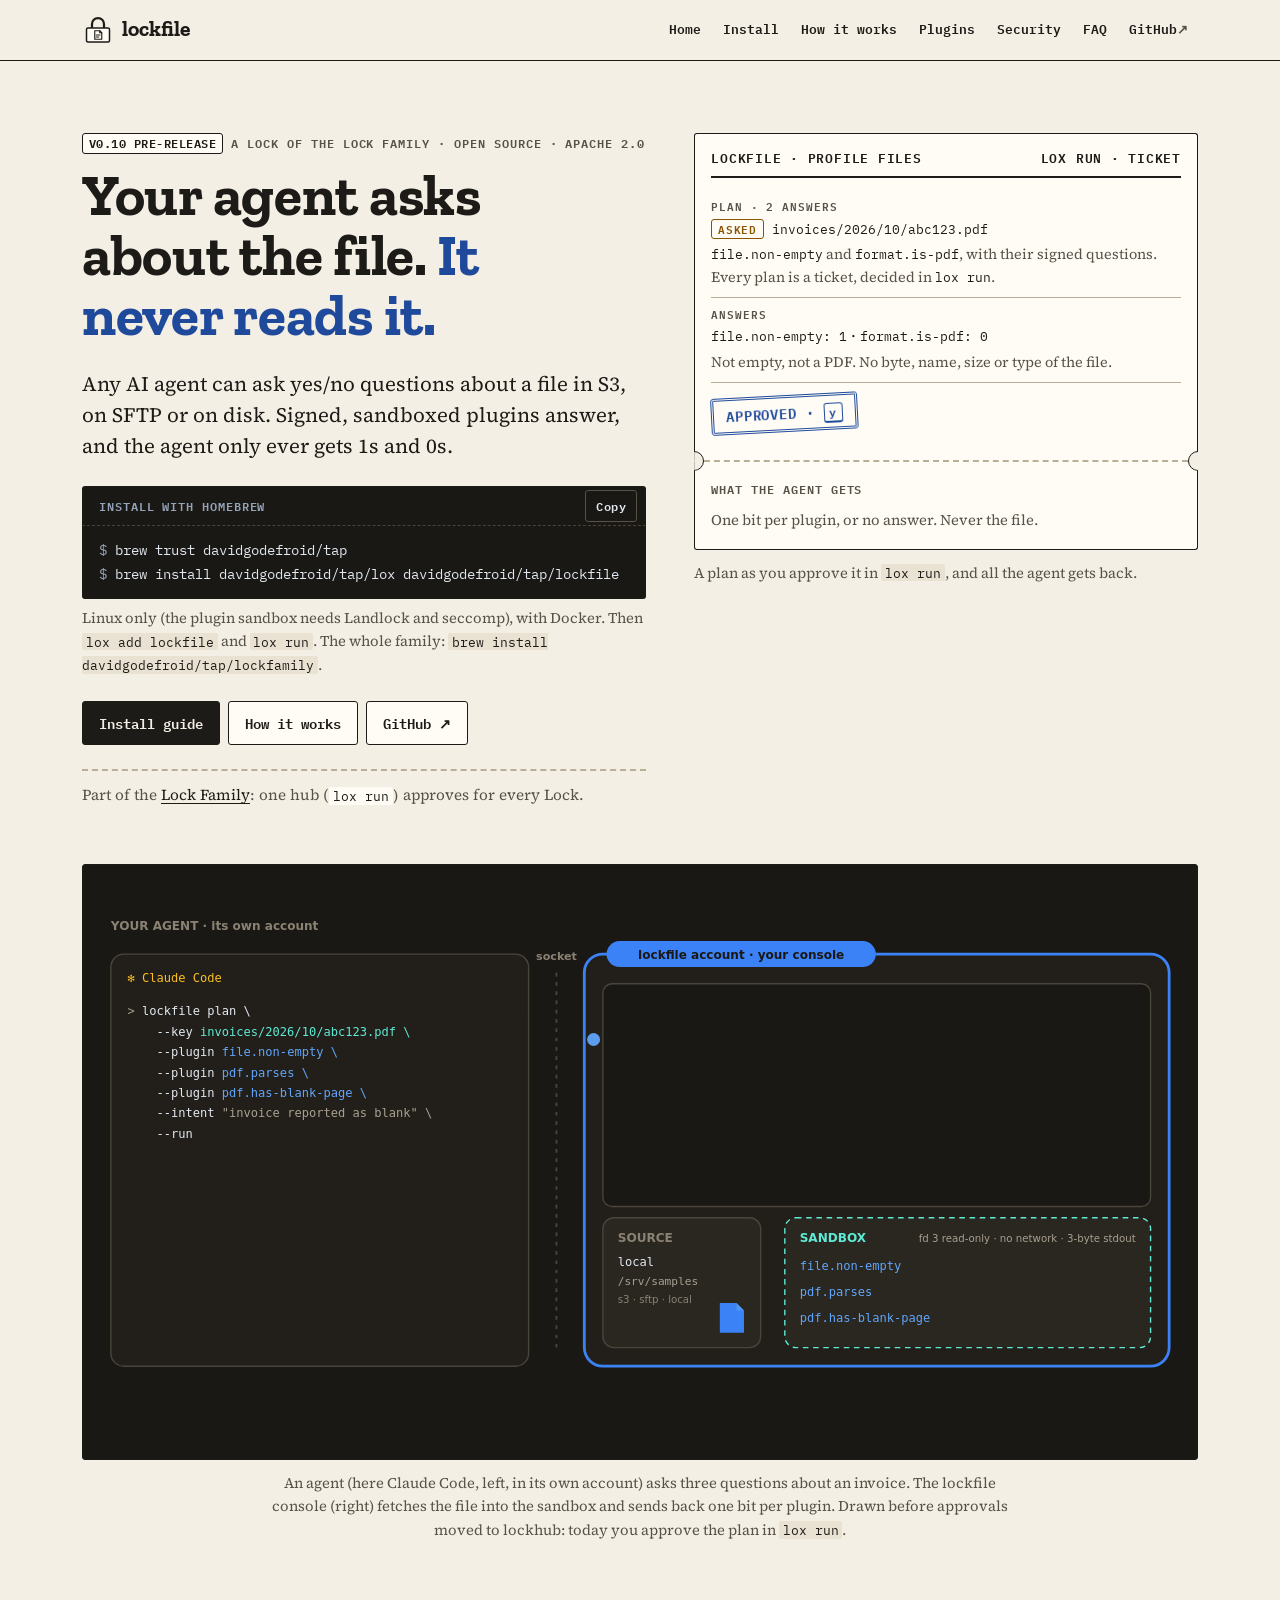
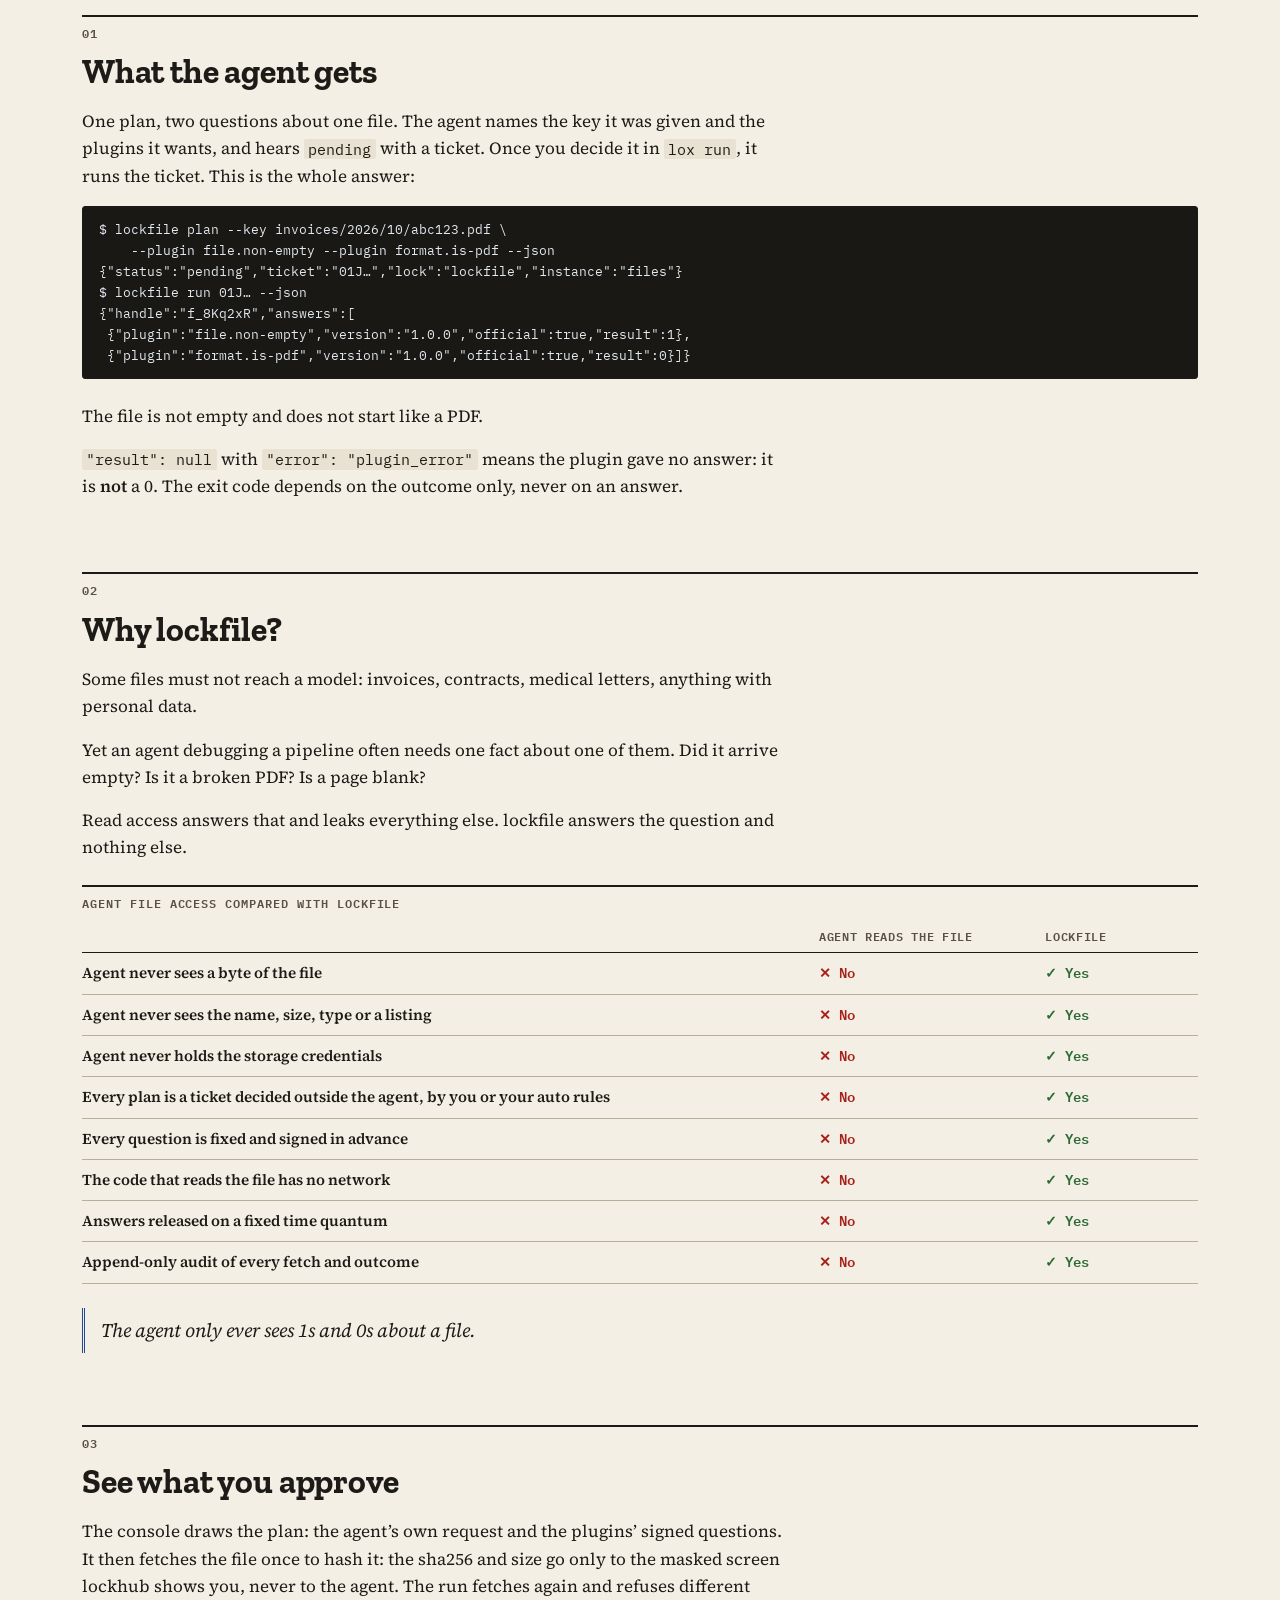
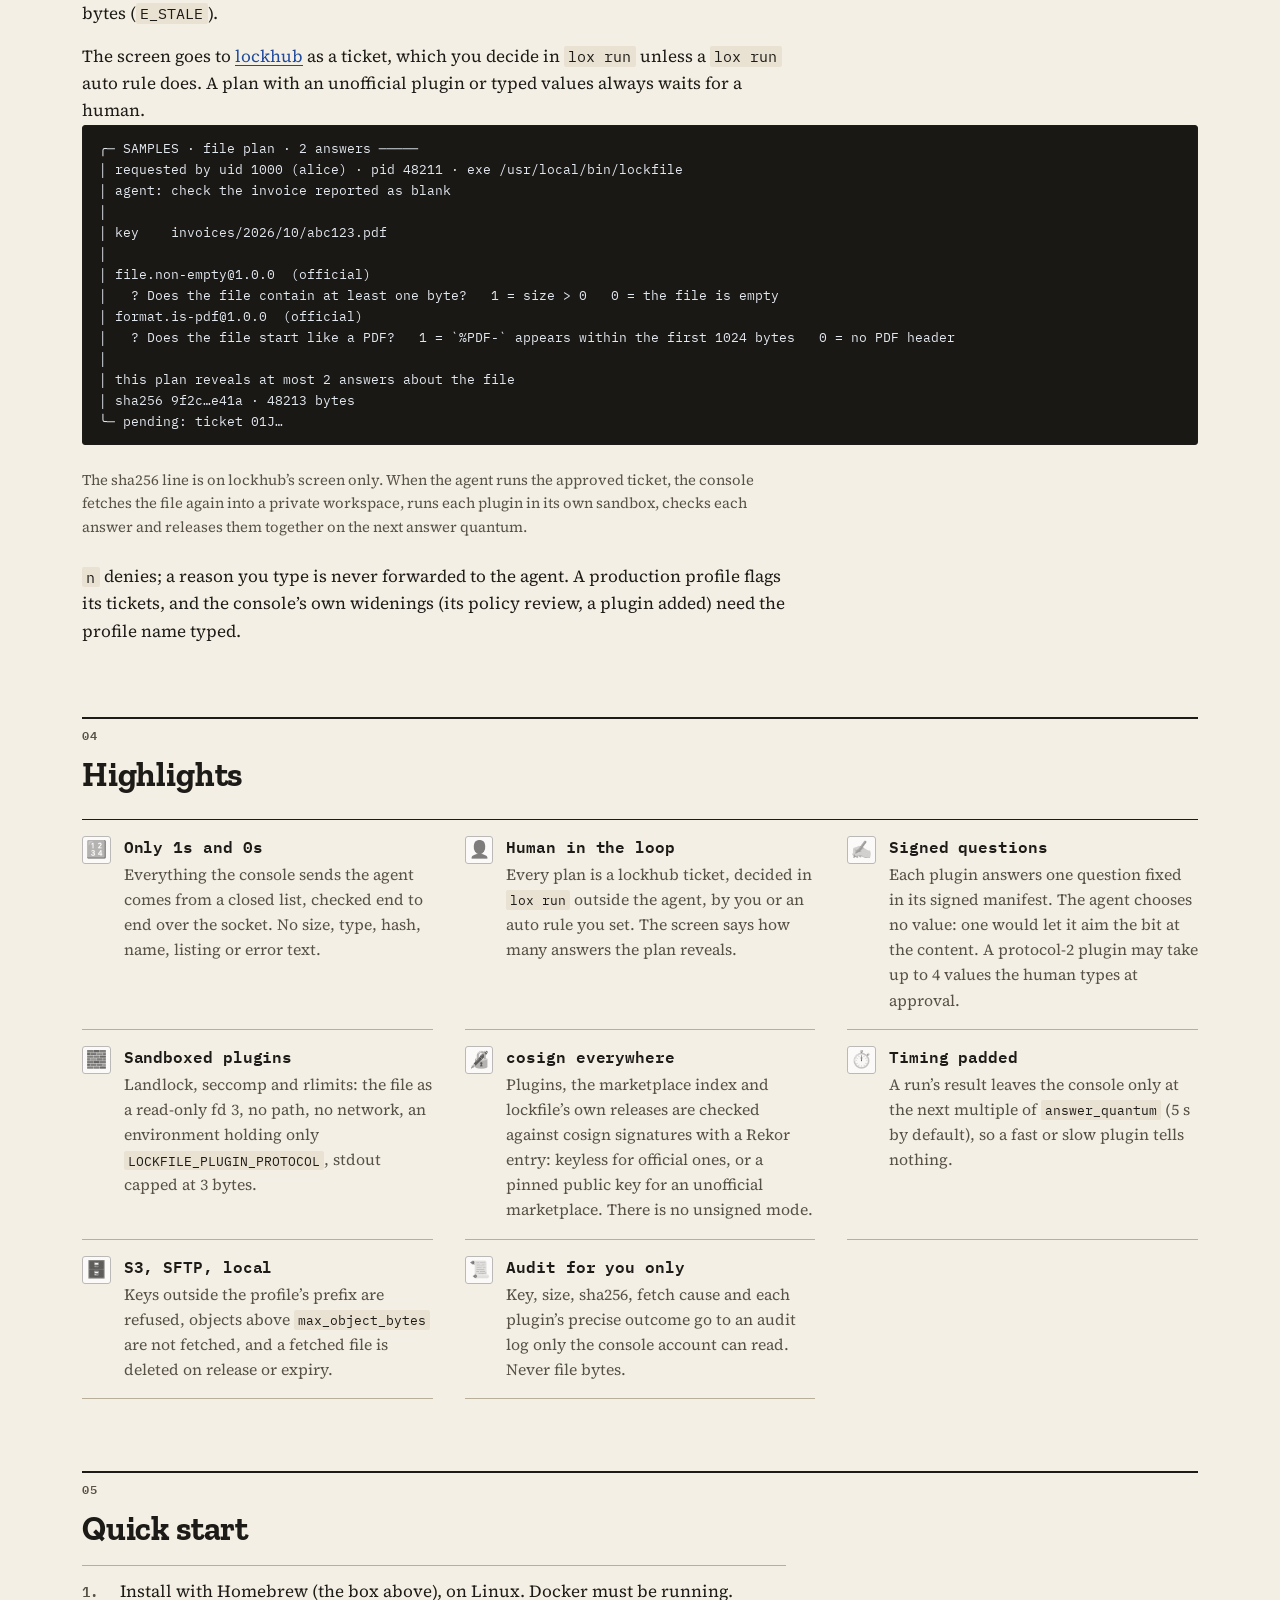
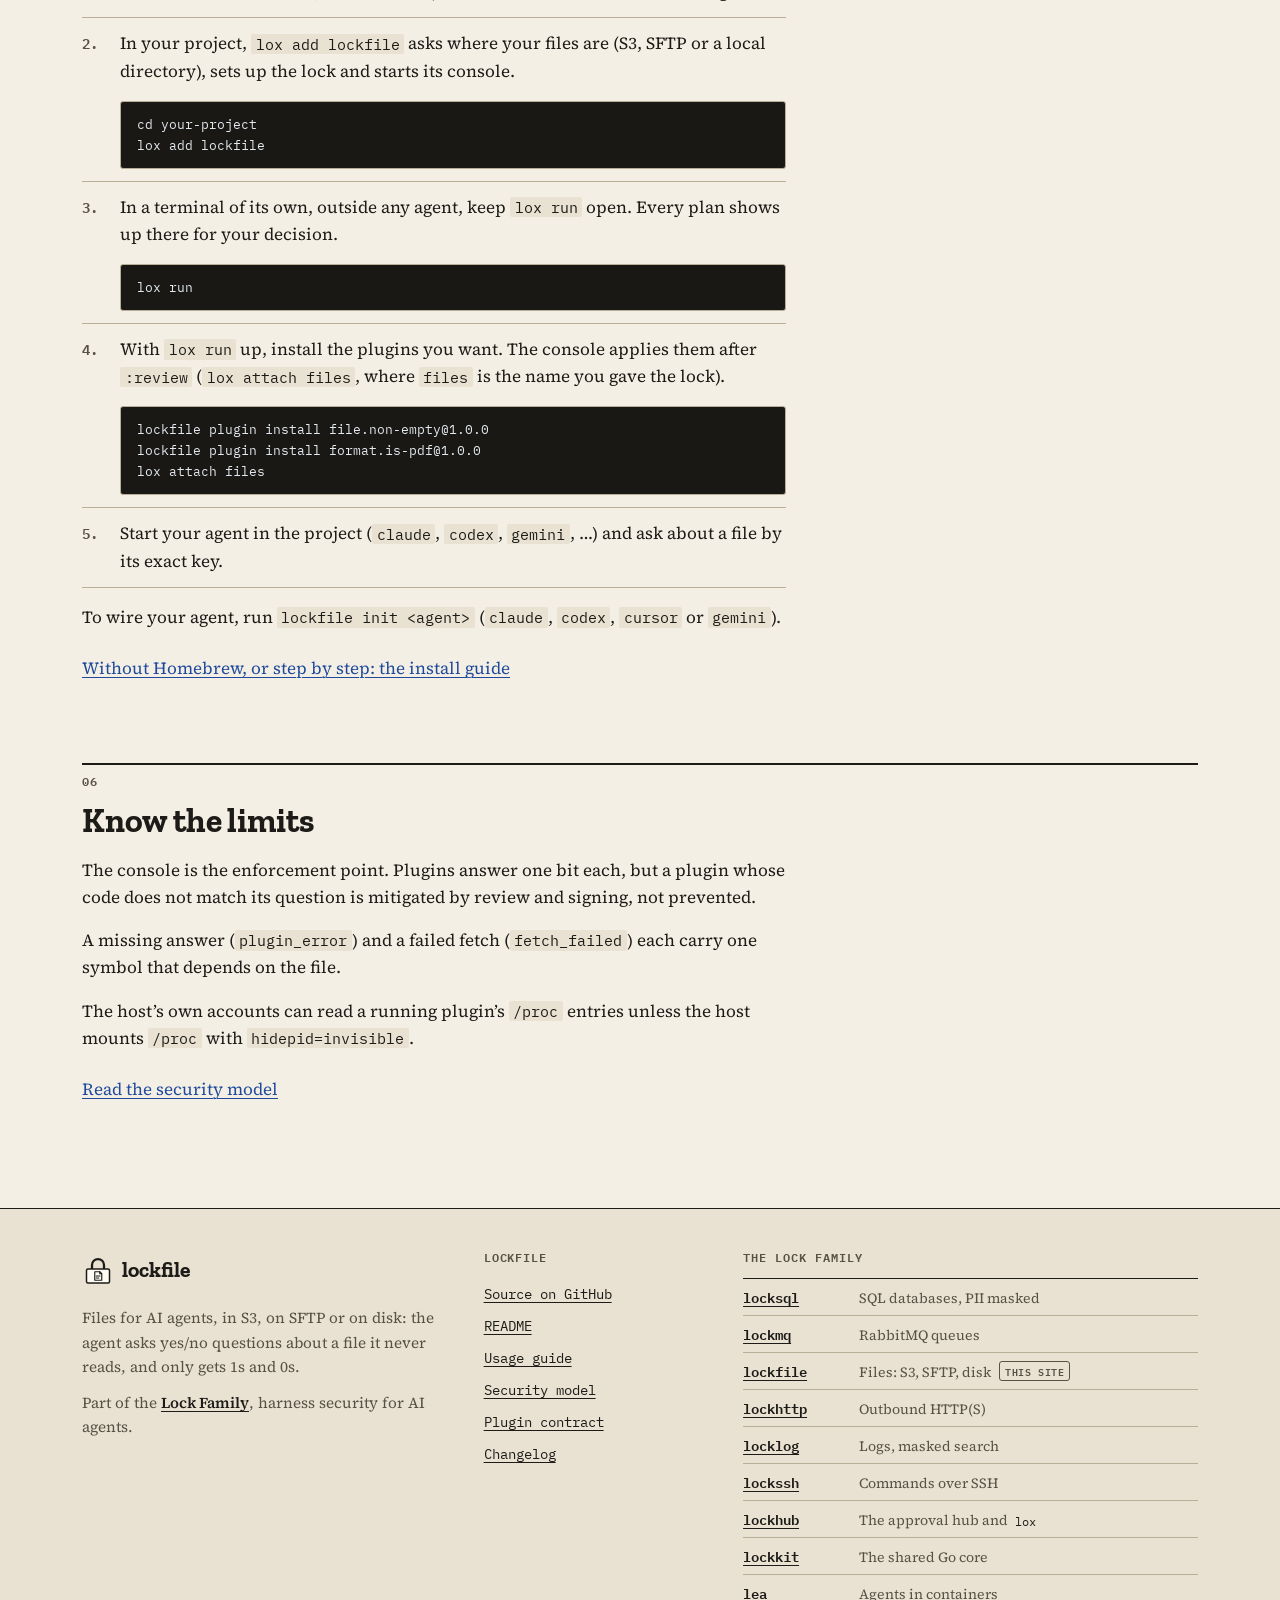
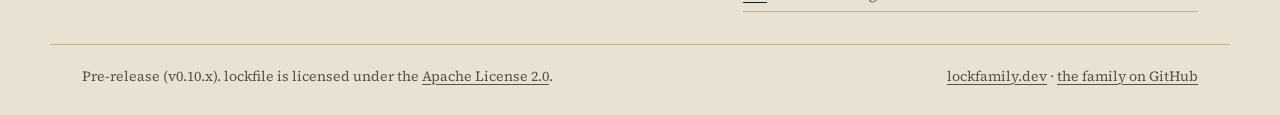
==== commit 6f48187e: "docs: make README, docs and site match the code (#86) Fix every item of the docs fact-check:  - a pl" ====
--- a/site/index.html
+++ b/site/index.html
@@ -57,7 +57,7 @@
 
 <section class="hero" aria-labelledby="hero-title">
   <div class="hero-text">
-    <p class="eyebrow"><span class="badge">v0.8 pre-release</span>A Lock of the Lock&nbsp;Family · open&nbsp;source · Apache&nbsp;2.0</p>
+    <p class="eyebrow"><span class="badge">v0.10 pre-release</span>A Lock of the Lock&nbsp;Family · open&nbsp;source · Apache&nbsp;2.0</p>
     <h1 id="hero-title">Your agent asks about the file. <span class="key">It never reads it.</span></h1>
     <p class="lead">Any AI agent can ask yes/no questions about a file in S3, on SFTP or on disk. Signed, sandboxed plugins answer, and the agent only ever gets 1s and 0s.</p>
     <div class="install">
@@ -77,7 +77,7 @@
     <div class="ticket-face">
       <p class="ticket-head"><span>lockfile · profile files</span><span>lox run · ticket</span></p>
       <dl class="ticket-fields">
-        <div class="wide"><dt>Plan · 2 answers</dt><dd><span class="status asked">asked</span><code>invoices/2026/10/abc123.pdf</code><span class="note"><code>file.non-empty</code> and <code>format.is-pdf</code>, with their signed questions. Every plan waits for you.</span></dd></div>
+        <div class="wide"><dt>Plan · 2 answers</dt><dd><span class="status asked">asked</span><code>invoices/2026/10/abc123.pdf</code><span class="note"><code>file.non-empty</code> and <code>format.is-pdf</code>, with their signed questions. Every plan is a ticket, decided in <code>lox run</code>.</span></dd></div>
         <div class="wide"><dt>Answers</dt><dd><code>file.non-empty: 1</code> · <code>format.is-pdf: 0</code><span class="note">Not empty, not a PDF. No byte, name, size or type of the file.</span></dd></div>
       </dl>
       <p class="stamp">Approved · <kbd>y</kbd></p>
@@ -100,9 +100,11 @@
 
 <section aria-labelledby="answer">
   <h2 id="answer">What the agent gets</h2>
-  <p class="prose">One plan, two questions about one file. The agent names the key it was given and the plugins it wants. This is the whole answer:</p>
+  <p class="prose">One plan, two questions about one file. The agent names the key it was given and the plugins it wants, and hears <code>pending</code> with a ticket. Once you decide it in <code>lox run</code>, it runs the ticket. This is the whole answer:</p>
   <pre tabindex="0" class="term"><code>$ lockfile plan --key invoices/2026/10/abc123.pdf \
-    --plugin file.non-empty --plugin format.is-pdf --run --json
+    --plugin file.non-empty --plugin format.is-pdf --json
+{"status":"pending","ticket":"01J…","lock":"lockfile","instance":"files"}
+$ lockfile run 01J… --json
 {"handle":"f_8Kq2xR","answers":[
  {"plugin":"file.non-empty","version":"1.0.0","official":true,"result":1},
  {"plugin":"format.is-pdf","version":"1.0.0","official":true,"result":0}]}</code></pre>
@@ -127,7 +129,7 @@
 <tr><th scope="row">Agent never sees a byte of the file</th><td class="no">No</td><td class="yes">Yes</td></tr>
 <tr><th scope="row">Agent never sees the name, size, type or a listing</th><td class="no">No</td><td class="yes">Yes</td></tr>
 <tr><th scope="row">Agent never holds the storage credentials</th><td class="no">No</td><td class="yes">Yes</td></tr>
-<tr><th scope="row">A human approves every plan, outside the agent</th><td class="no">No</td><td class="yes">Yes</td></tr>
+<tr><th scope="row">Every plan is a ticket decided outside the agent, by you or your auto rules</th><td class="no">No</td><td class="yes">Yes</td></tr>
 <tr><th scope="row">Every question is fixed and signed in advance</th><td class="no">No</td><td class="yes">Yes</td></tr>
 <tr><th scope="row">The code that reads the file has no network</th><td class="no">No</td><td class="yes">Yes</td></tr>
 <tr><th scope="row">Answers released on a fixed time quantum</th><td class="no">No</td><td class="yes">Yes</td></tr>
@@ -141,8 +143,8 @@
 <section aria-labelledby="approve">
   <h2 id="approve">See what you approve</h2>
   <div class="prose">
-    <p>Before anything is fetched, the console draws the plan: the agent’s own request and the plugins’ signed questions. Nothing about the file is on it: no source has been touched yet.</p>
-    <p>The same screen goes to <a href="https://github.com/DavidGodefroid/lockhub">lockhub</a> as a ticket. Every lockfile plan waits there until you answer it in <code>lox run</code>.</p>
+    <p>The console draws the plan: the agent’s own request and the plugins’ signed questions. It then fetches the file once to hash it: the sha256 and size go only to the masked screen lockhub shows you, never to the agent. The run fetches again and refuses different bytes (<code>E_STALE</code>).</p>
+    <p>The screen goes to <a href="https://github.com/DavidGodefroid/lockhub">lockhub</a> as a ticket, which you decide in <code>lox run</code> unless a <code>lox run</code> auto rule does. A plan with an unofficial plugin or typed values always waits for a human.</p>
   </div>
   <figure>
     <pre tabindex="0" class="term" aria-label="The console's screen of a plan"><code>╭─ SAMPLES · file plan · 2 answers ─────
@@ -157,8 +159,9 @@
 │   ? Does the file start like a PDF?   1 = `%PDF-` appears within the first 1024 bytes   0 = no PDF header
 │
 │ this plan reveals at most 2 answers about the file
+│ sha256 9f2c…e41a · 48213 bytes
 ╰─ pending: ticket 01J…</code></pre>
-    <figcaption>On approval the console fetches the file into a private workspace, runs each plugin in its own sandbox, checks each answer and releases them together on the next answer quantum.</figcaption>
+    <figcaption>The sha256 line is on lockhub’s screen only. When the agent runs the approved ticket, the console fetches the file again into a private workspace, runs each plugin in its own sandbox, checks each answer and releases them together on the next answer quantum.</figcaption>
   </figure>
   <p class="prose"><code>n</code> denies; a reason you type is never forwarded to the agent. A production profile flags its tickets, and the console’s own widenings (its policy review, a plugin added) need the profile name typed.</p>
 </section>
@@ -167,10 +170,10 @@
   <h2 id="highlights">Highlights</h2>
   <ul class="cards">
     <li><span class="icon" aria-hidden="true">🔢</span><h3>Only 1s and 0s</h3><p>Everything the console sends the agent comes from a closed list, checked end to end over the socket. No size, type, hash, name, listing or error text.</p></li>
-    <li><span class="icon" aria-hidden="true">👤</span><h3>Human in the loop</h3><p>Every plan is a ticket you answer in <code>lox run</code>, outside the agent. The screen says how many answers the plan reveals.</p></li>
-    <li><span class="icon" aria-hidden="true">✍️</span><h3>Signed questions</h3><p>Each plugin answers one question fixed in its signed manifest. No parameters: a parameter would let the agent aim the bit at the content.</p></li>
-    <li><span class="icon" aria-hidden="true">🧱</span><h3>Sandboxed plugins</h3><p>Landlock, seccomp and rlimits: the file as a read-only fd 3, no path, no network, an empty environment, stdout capped at 3 bytes.</p></li>
-    <li><span class="icon" aria-hidden="true">🔏</span><h3>cosign everywhere</h3><p>Plugins, the marketplace index and lockfile’s own releases are checked against keyless cosign signatures. There is no unsigned mode.</p></li>
+    <li><span class="icon" aria-hidden="true">👤</span><h3>Human in the loop</h3><p>Every plan is a lockhub ticket, decided in <code>lox run</code> outside the agent, by you or an auto rule you set. The screen says how many answers the plan reveals.</p></li>
+    <li><span class="icon" aria-hidden="true">✍️</span><h3>Signed questions</h3><p>Each plugin answers one question fixed in its signed manifest. The agent chooses no value: one would let it aim the bit at the content. A protocol-2 plugin may take up to 4 values the human types at approval.</p></li>
+    <li><span class="icon" aria-hidden="true">🧱</span><h3>Sandboxed plugins</h3><p>Landlock, seccomp and rlimits: the file as a read-only fd 3, no path, no network, an environment holding only <code>LOCKFILE_PLUGIN_PROTOCOL</code>, stdout capped at 3 bytes.</p></li>
+    <li><span class="icon" aria-hidden="true">🔏</span><h3>cosign everywhere</h3><p>Plugins, the marketplace index and lockfile’s own releases are checked against cosign signatures with a Rekor entry: keyless for official ones, or a pinned public key for an unofficial marketplace. There is no unsigned mode.</p></li>
     <li><span class="icon" aria-hidden="true">⏱️</span><h3>Timing padded</h3><p>A run’s result leaves the console only at the next multiple of <code>answer_quantum</code> (5 s by default), so a fast or slow plugin tells nothing.</p></li>
     <li><span class="icon" aria-hidden="true">🗄️</span><h3>S3, SFTP, local</h3><p>Keys outside the profile’s prefix are refused, objects above <code>max_object_bytes</code> are not fetched, and a fetched file is deleted on release or expiry.</p></li>
     <li><span class="icon" aria-hidden="true">📜</span><h3>Audit for you only</h3><p>Key, size, sha256, fetch cause and each plugin’s precise outcome go to an audit log only the console account can read. Never file bytes.</p></li>
@@ -184,16 +187,16 @@
     <li><p>In your project, <code>lox add lockfile</code> asks where your files are (S3, SFTP or a local directory), sets up the lock and starts its console.</p>
       <pre tabindex="0"><code>cd your-project
 lox add lockfile</code></pre></li>
-    <li><p>Install the plugins you want. The console applies them after <code>:review</code> (<code>lox attach files</code>, where <code>files</code> is the name you gave the lock).</p>
+    <li><p>In a terminal of its own, outside any agent, keep <code>lox run</code> open. Every plan shows up there for your decision.</p>
+      <pre tabindex="0"><code>lox run</code></pre></li>
+    <li><p>With <code>lox run</code> up, install the plugins you want. The console applies them after <code>:review</code> (<code>lox attach files</code>, where <code>files</code> is the name you gave the lock).</p>
       <pre tabindex="0"><code>lockfile plugin install file.non-empty@1.0.0
 lockfile plugin install format.is-pdf@1.0.0
 lox attach files</code></pre></li>
-    <li><p>In a terminal of its own, outside any agent, keep <code>lox run</code> open. Every plan shows up there for your decision.</p>
-      <pre tabindex="0"><code>lox run</code></pre></li>
     <li><p>Start your agent in the project (<code>claude</code>, <code>codex</code>, <code>gemini</code>, …) and ask about a file by its exact key.</p></li>
   </ol>
   <div class="prose">
-    <p><code>lox add</code> wires Claude Code. For Codex, Cursor or Gemini CLI, also run <code>lockfile init codex</code> (or <code>cursor</code>, <code>gemini</code>).</p>
+    <p>To wire your agent, run <code>lockfile init &lt;agent&gt;</code> (<code>claude</code>, <code>codex</code>, <code>cursor</code> or <code>gemini</code>).</p>
     <p class="link-line"><a href="install/">Without Homebrew, or step by step: the install guide</a></p>
   </div>
 </section>
@@ -244,7 +247,7 @@
       </nav>
     </div>
     <div class="wrap footer-bottom">
-      <p>Pre-release (v0.8.x). lockfile is licensed under the <a href="https://github.com/DavidGodefroid/lockfile/blob/main/LICENSE">Apache License 2.0</a>.</p>
+      <p>Pre-release (v0.10.x). lockfile is licensed under the <a href="https://github.com/DavidGodefroid/lockfile/blob/main/LICENSE">Apache License 2.0</a>.</p>
       <p><a href="https://lockfamily.dev">lockfamily.dev</a> · <a href="https://github.com/DavidGodefroid/lockfamily">the family on GitHub</a></p>
     </div>
   </footer>
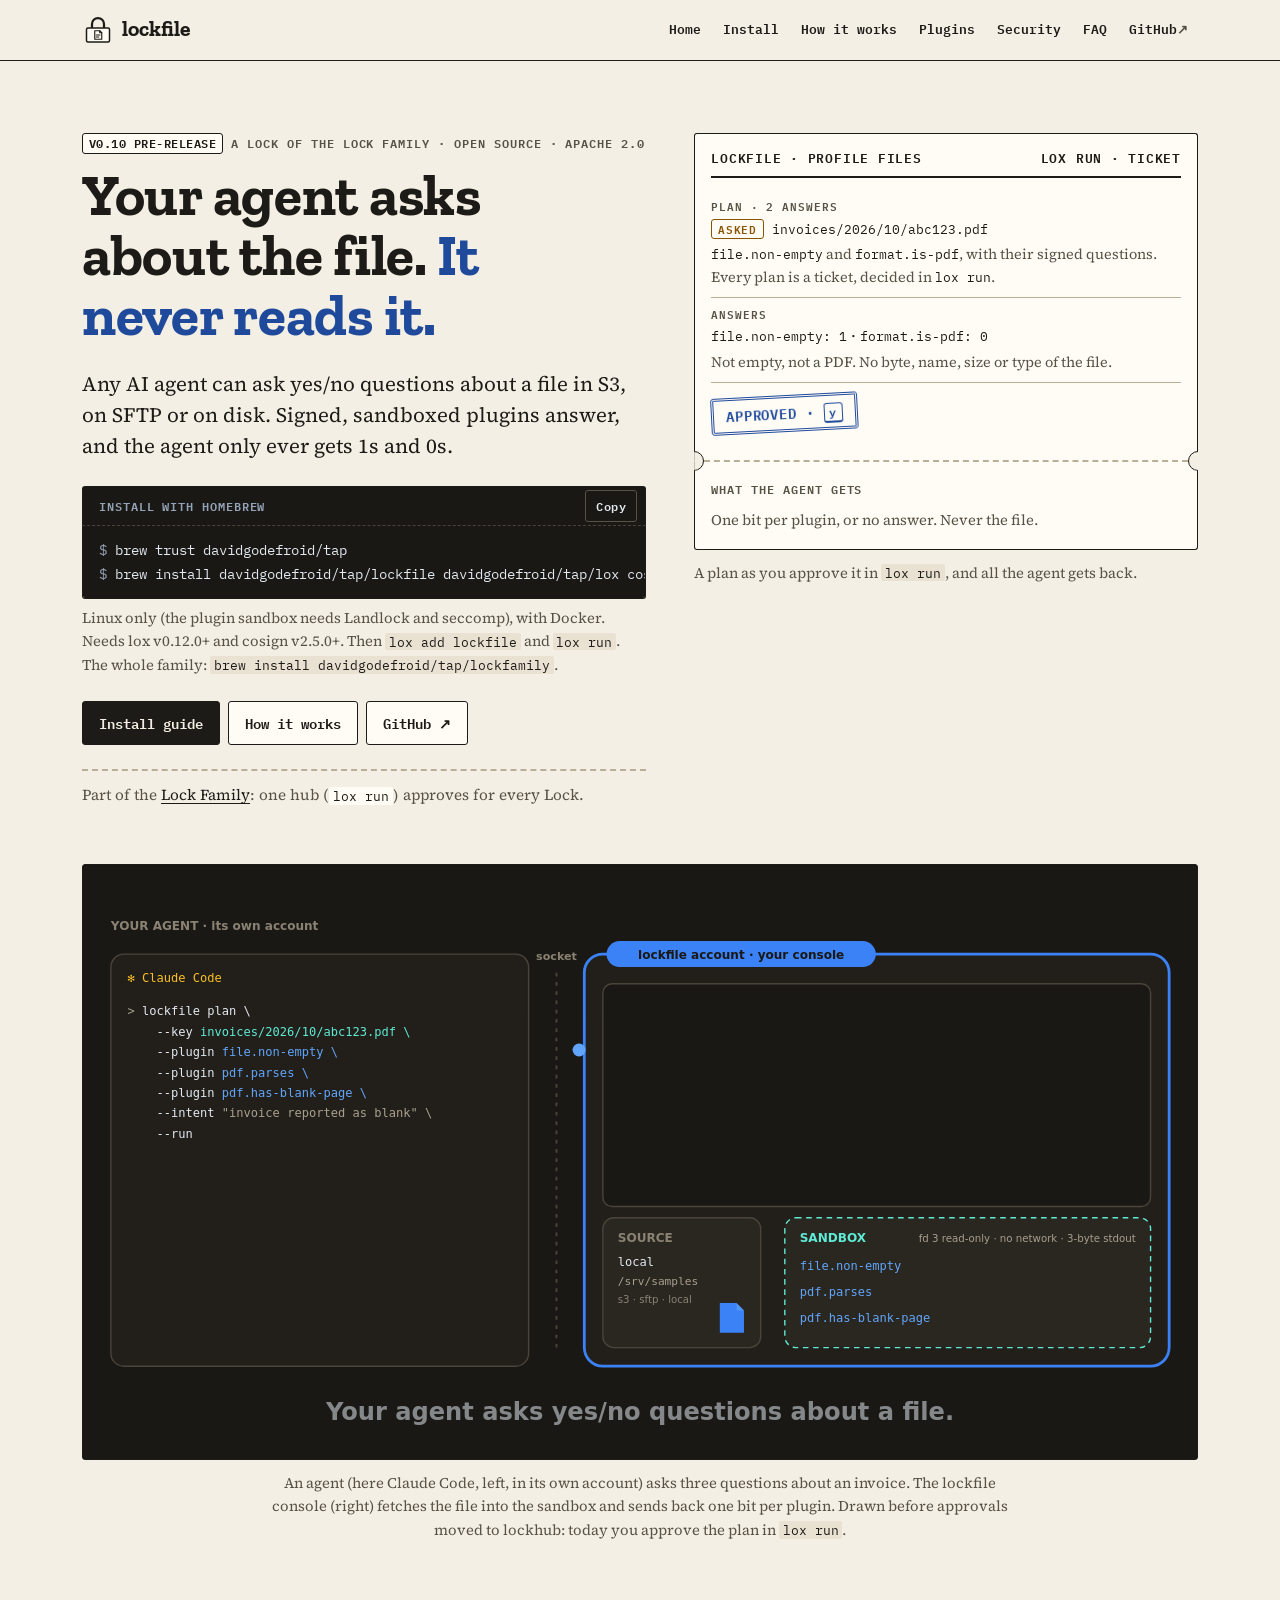
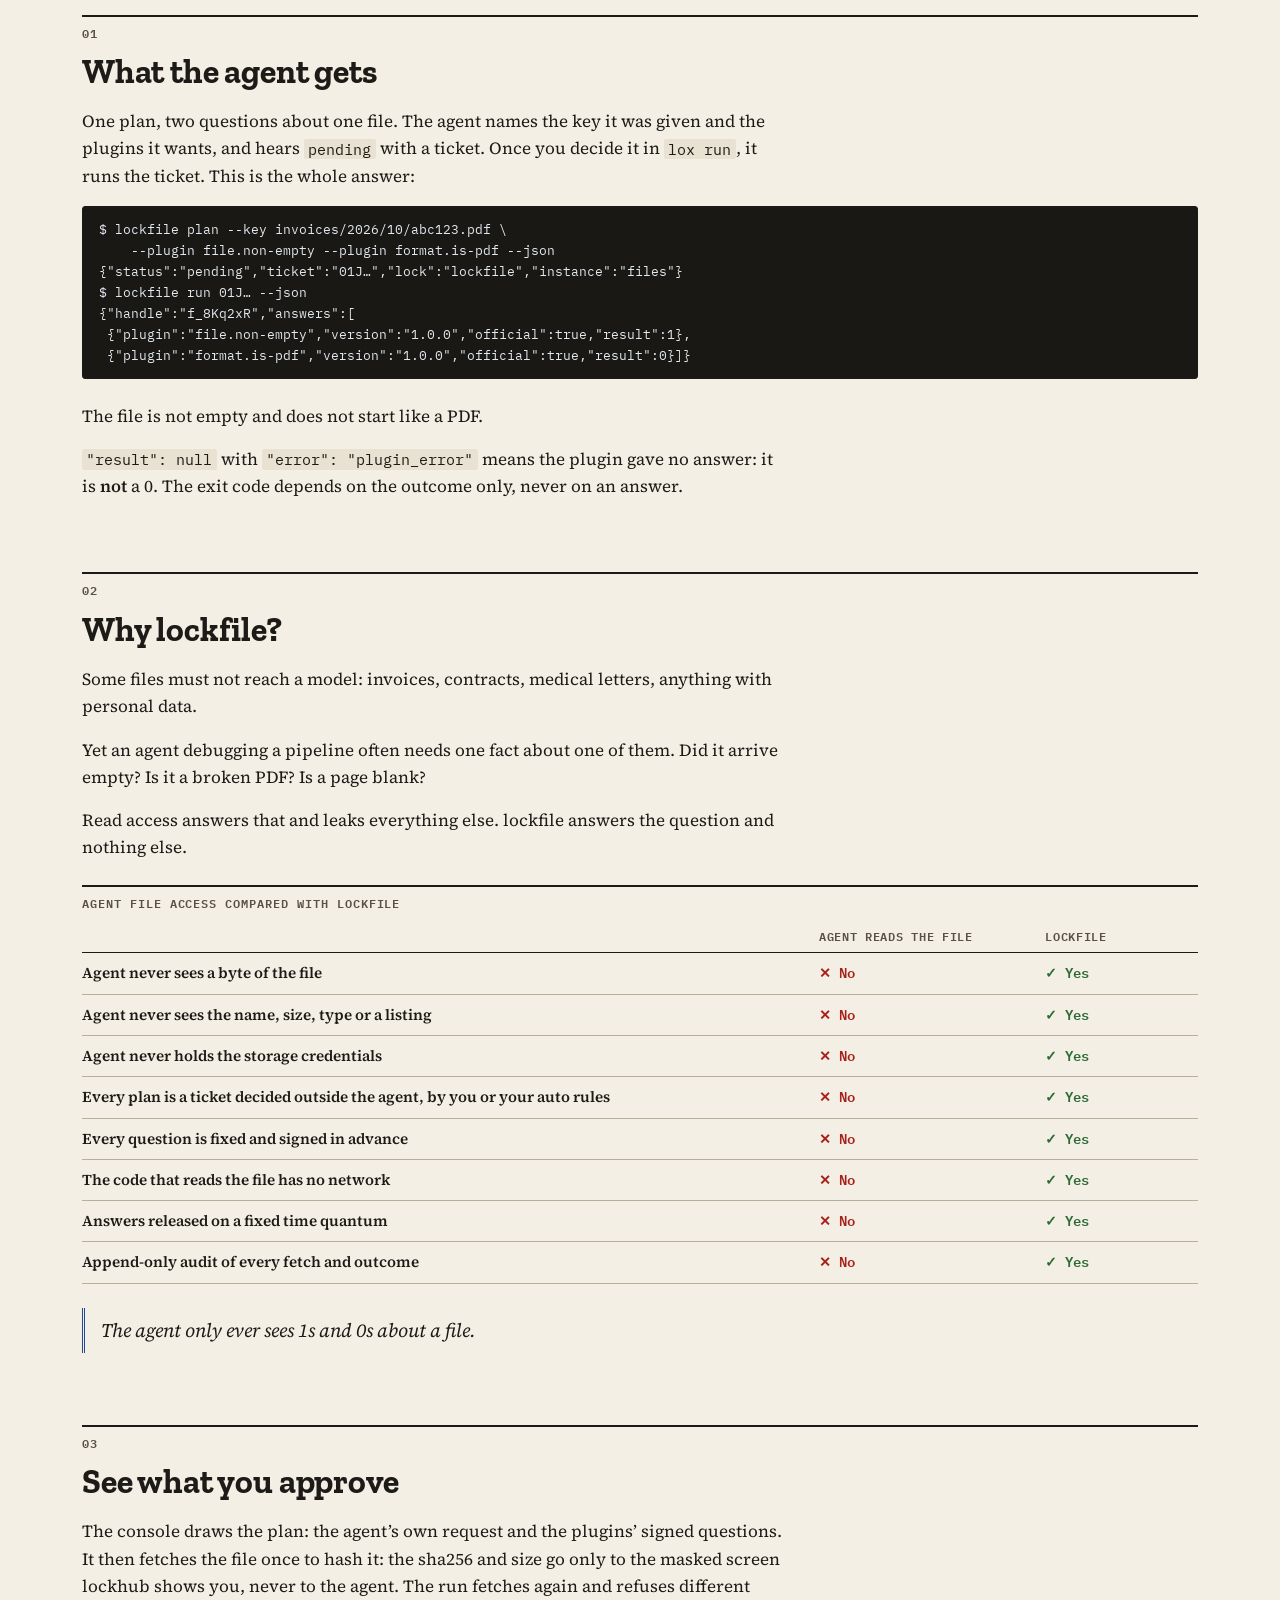
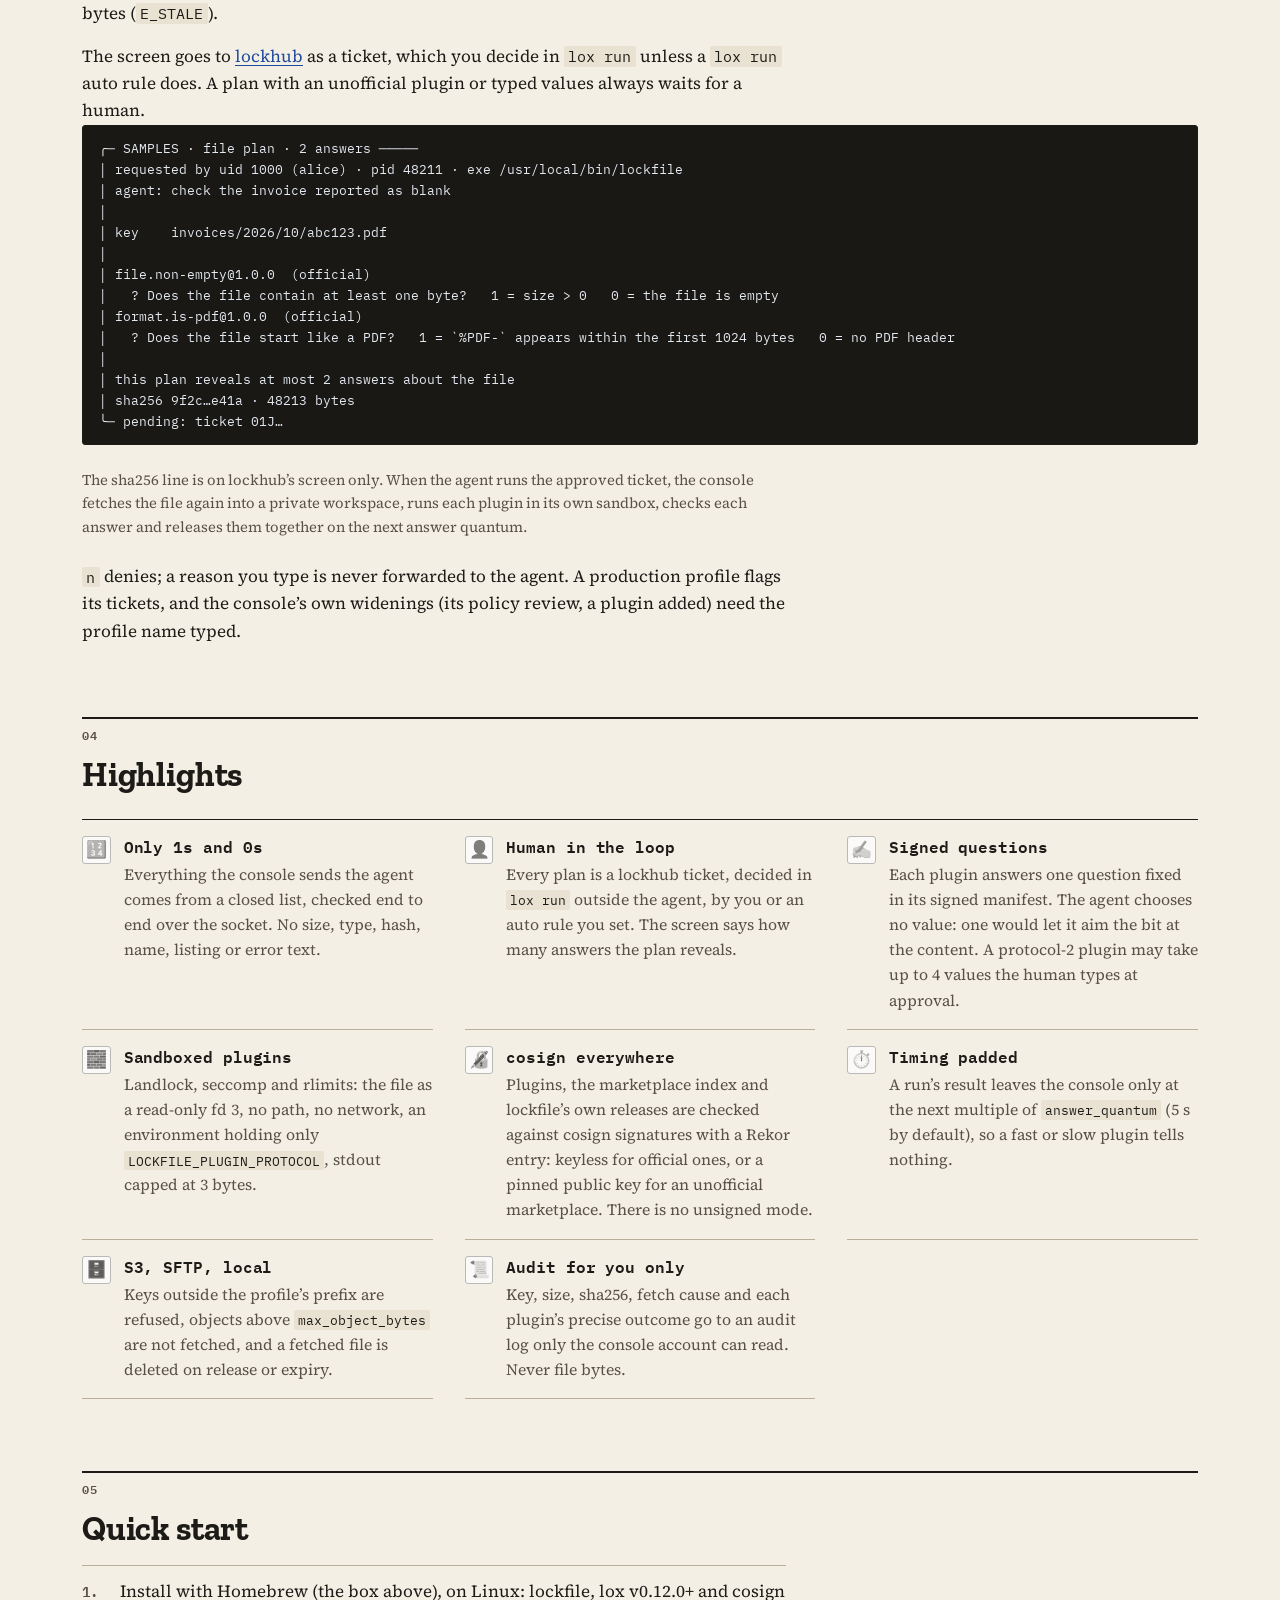
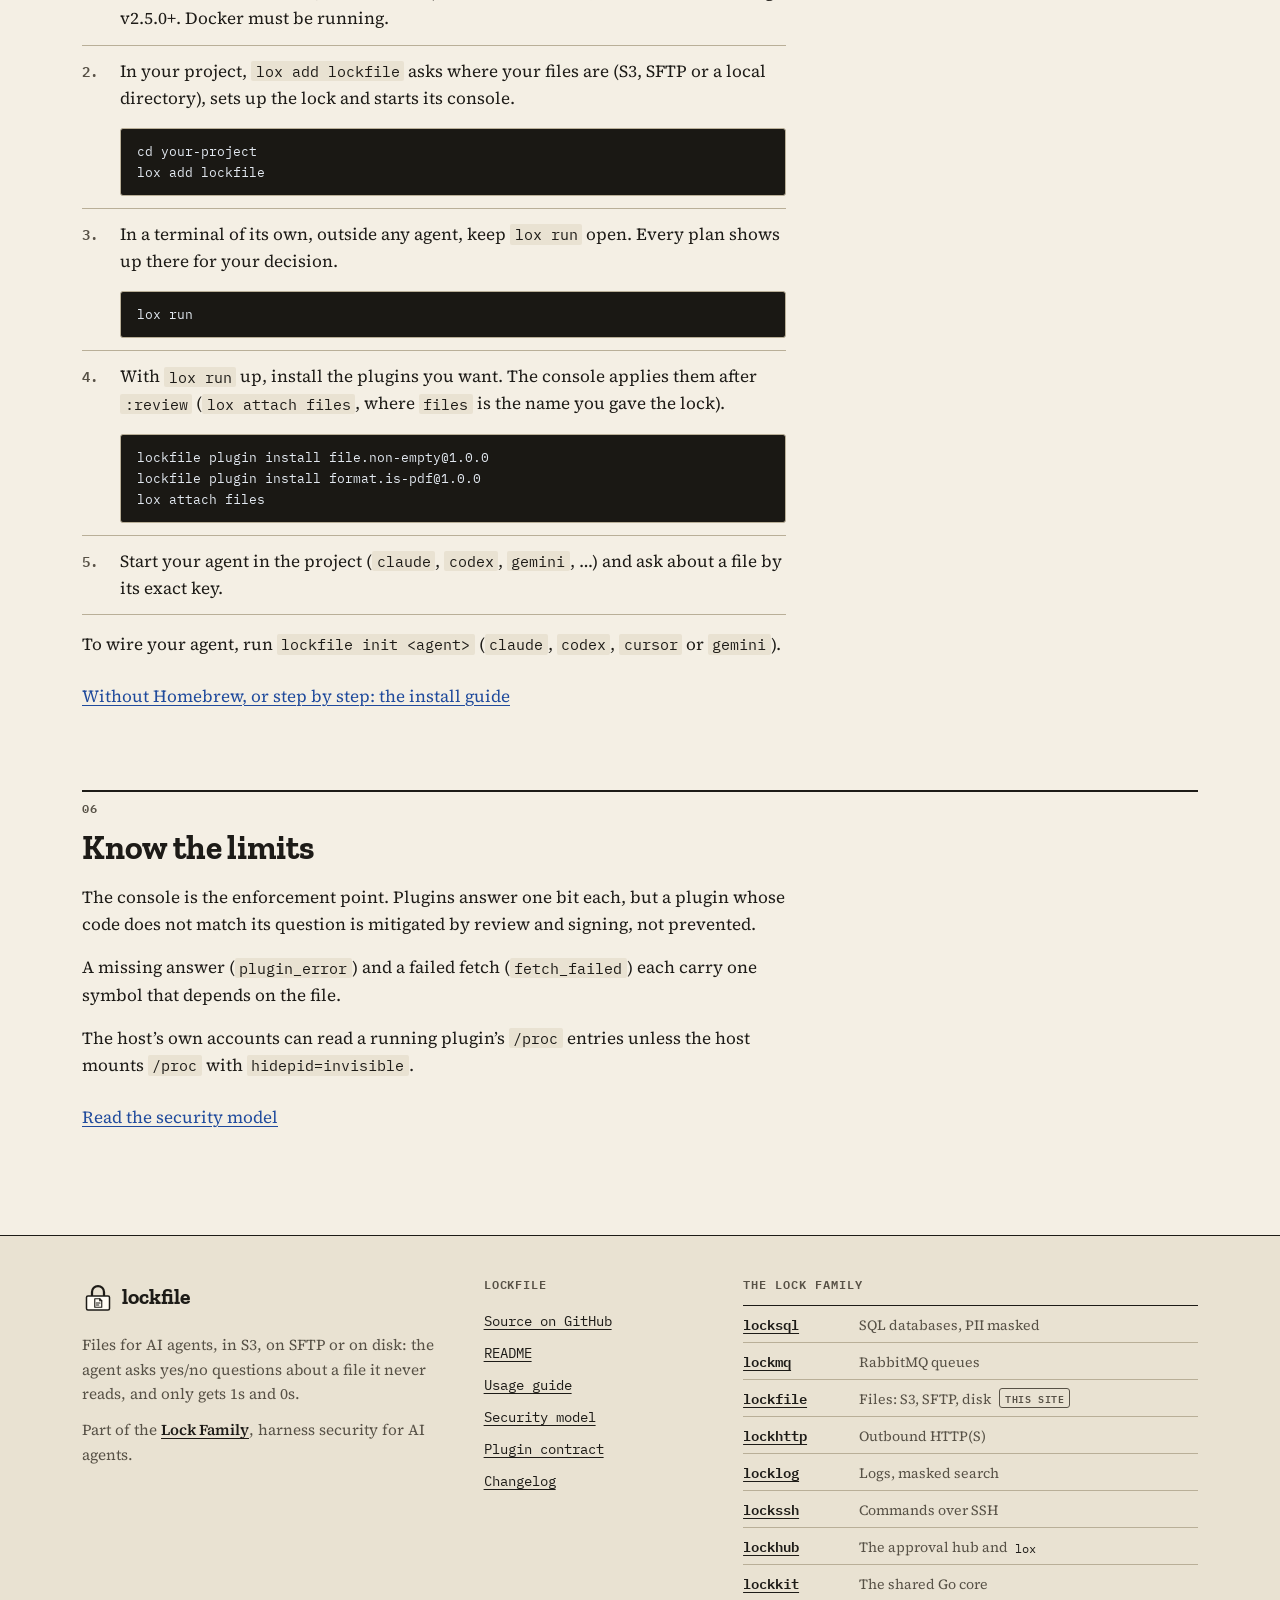
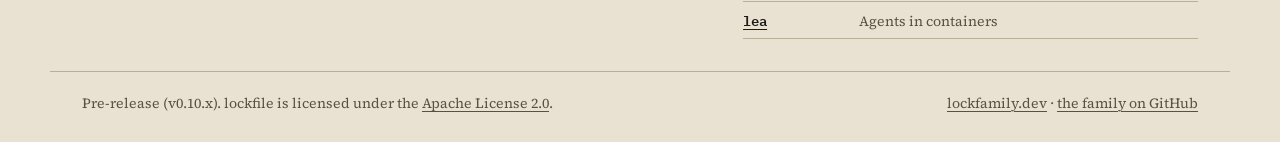
==== commit d7f29ec3: "docs: say lockfile install needs lox v0.12.0+ and cosign v2.5.0+ Co-Authored-By: Claude Opus 5.5 <no" ====
--- a/site/index.html
+++ b/site/index.html
@@ -63,8 +63,8 @@
     <div class="install">
       <div class="install-head"><span>Install with Homebrew</span></div>
       <pre tabindex="0" aria-label="Install commands"><code><span class="cmd">brew trust davidgodefroid/tap</span>
-<span class="cmd">brew install davidgodefroid/tap/lox davidgodefroid/tap/lockfile</span></code></pre>
-      <p class="install-note">Linux only (the plugin sandbox needs Landlock and seccomp), with Docker. Then <code>lox add lockfile</code> and <code>lox run</code>. The whole family: <code>brew install davidgodefroid/tap/lockfamily</code>.</p>
+<span class="cmd">brew install davidgodefroid/tap/lockfile davidgodefroid/tap/lox cosign</span></code></pre>
+      <p class="install-note">Linux only (the plugin sandbox needs Landlock and seccomp), with Docker. Needs lox v0.12.0+ and cosign v2.5.0+. Then <code>lox add lockfile</code> and <code>lox run</code>. The whole family: <code>brew install davidgodefroid/tap/lockfamily</code>.</p>
     </div>
     <div class="actions">
       <a class="button primary" href="install/">Install guide</a>
@@ -183,7 +183,7 @@
 <section aria-labelledby="quick-start">
   <h2 id="quick-start">Quick start</h2>
   <ol class="steps prose">
-    <li><p>Install with Homebrew (the box above), on Linux. Docker must be running.</p></li>
+    <li><p>Install with Homebrew (the box above), on Linux: lockfile, lox v0.12.0+ and cosign v2.5.0+. Docker must be running.</p></li>
     <li><p>In your project, <code>lox add lockfile</code> asks where your files are (S3, SFTP or a local directory), sets up the lock and starts its console.</p>
       <pre tabindex="0"><code>cd your-project
 lox add lockfile</code></pre></li>
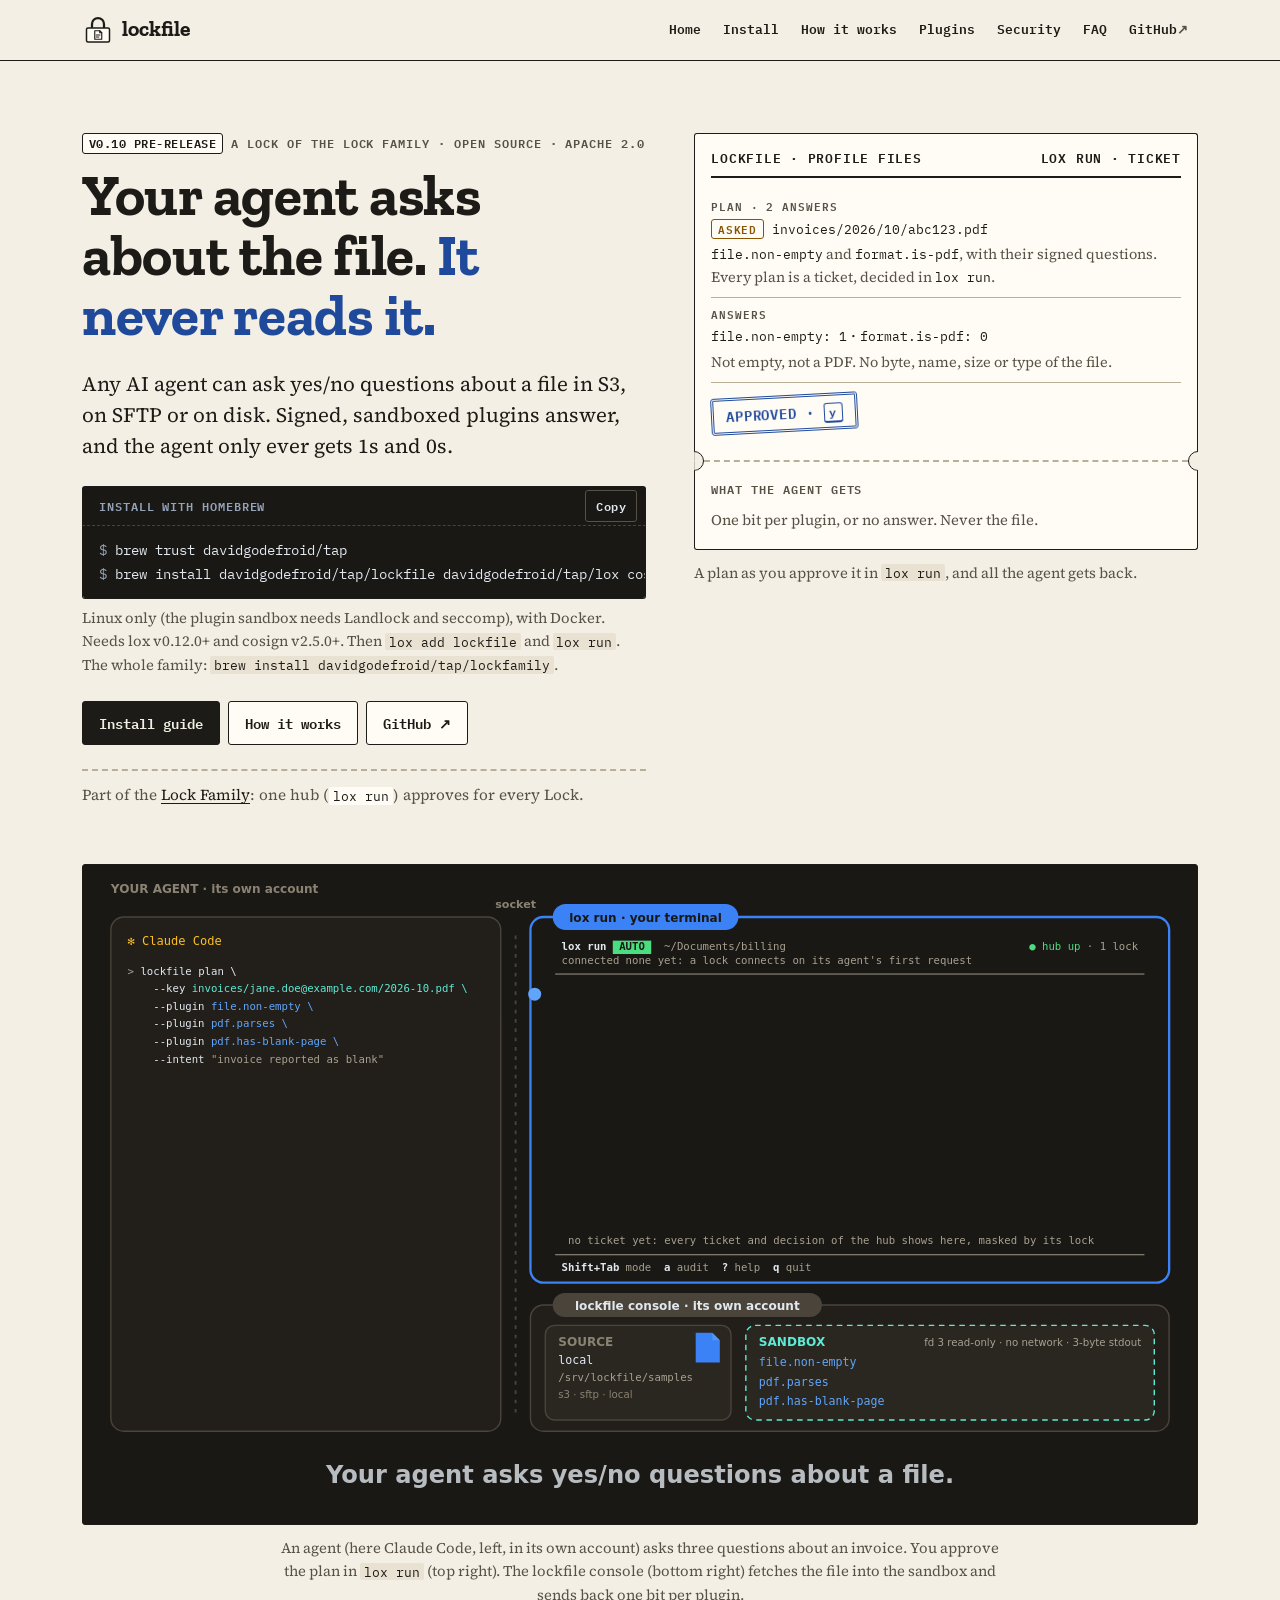
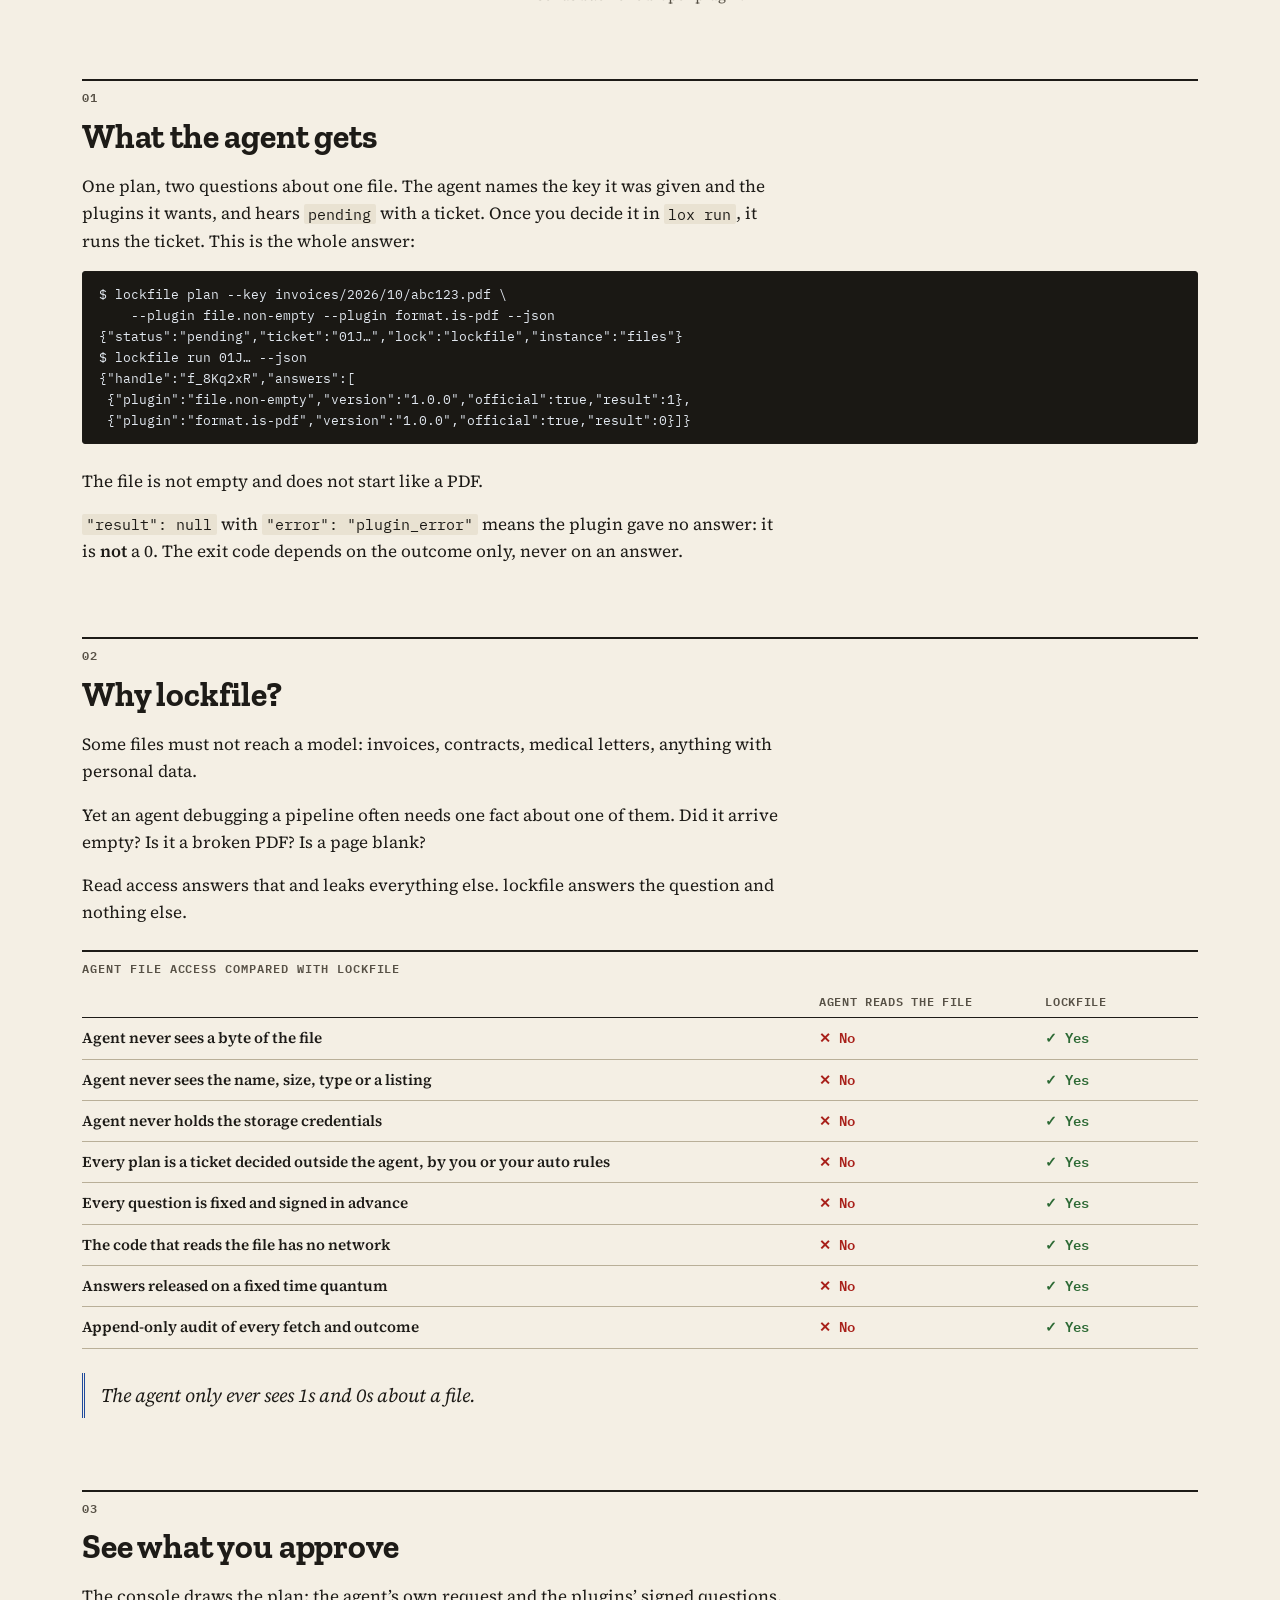
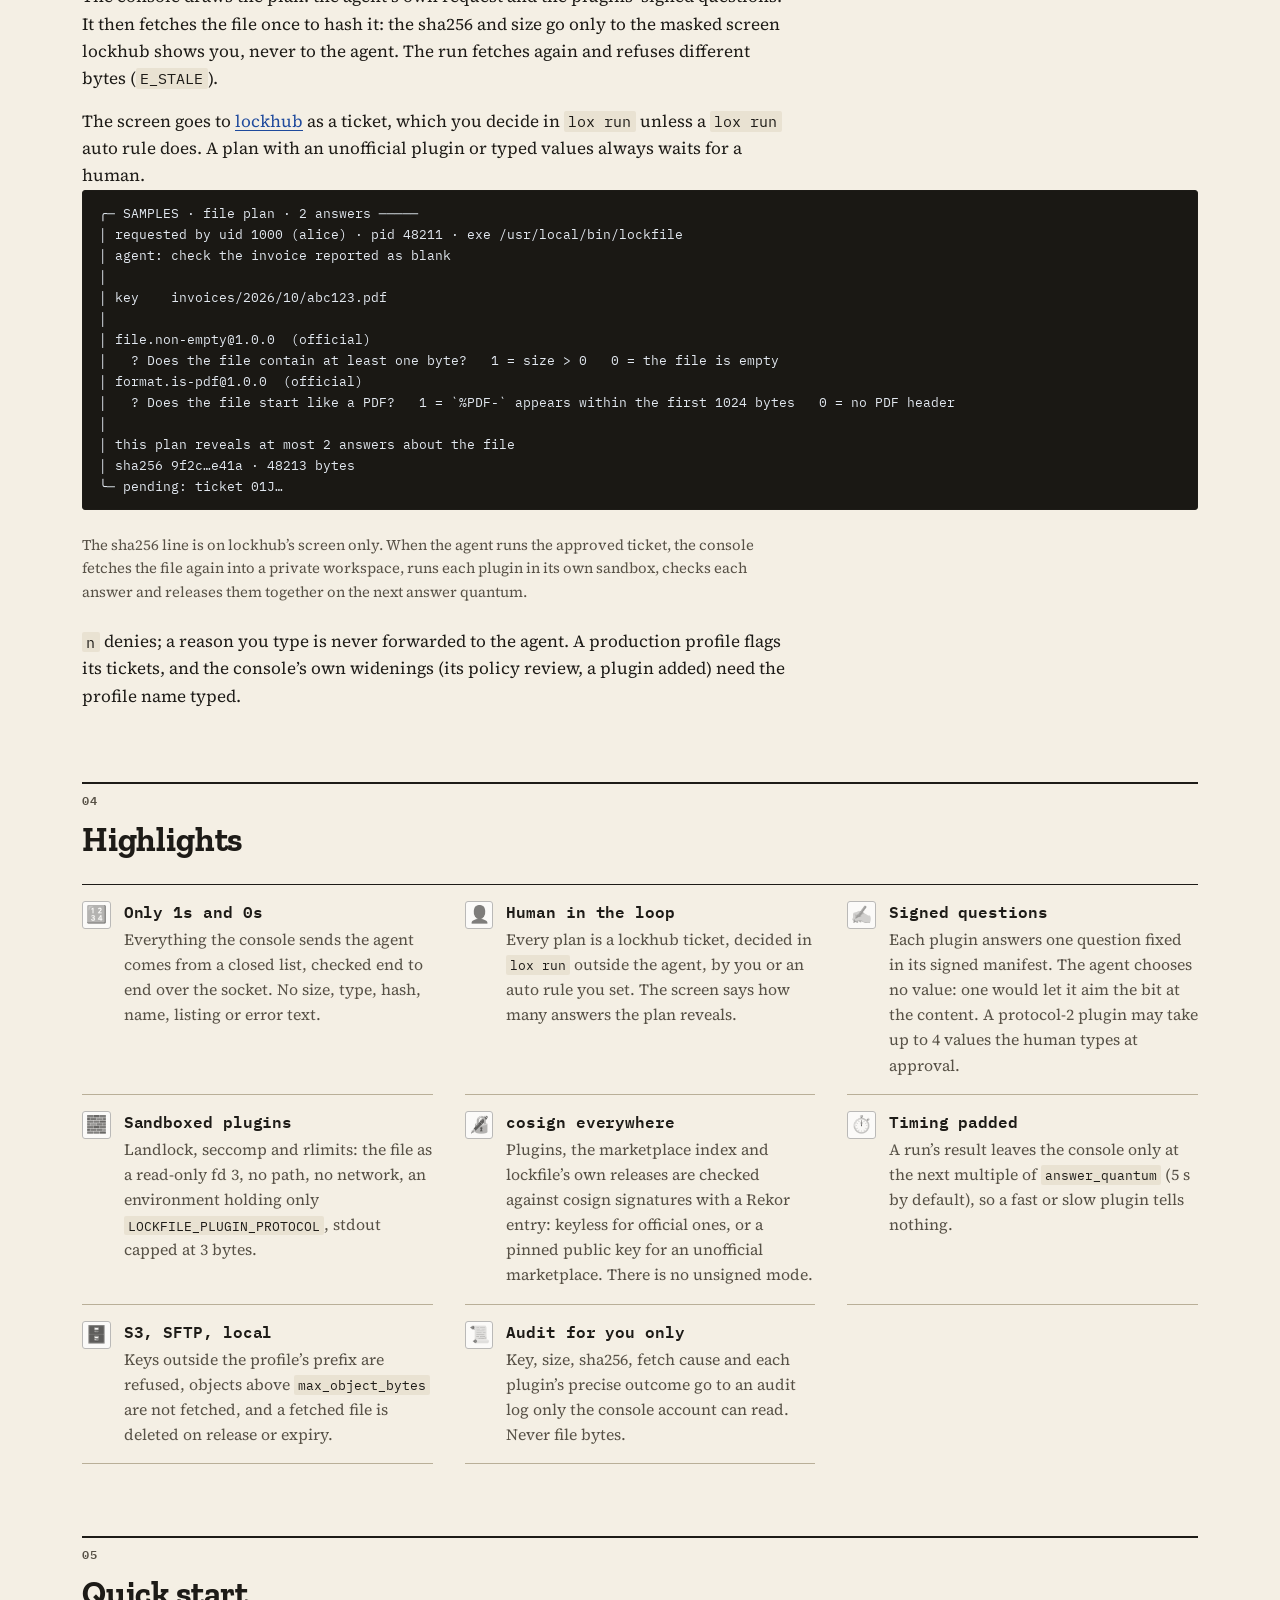
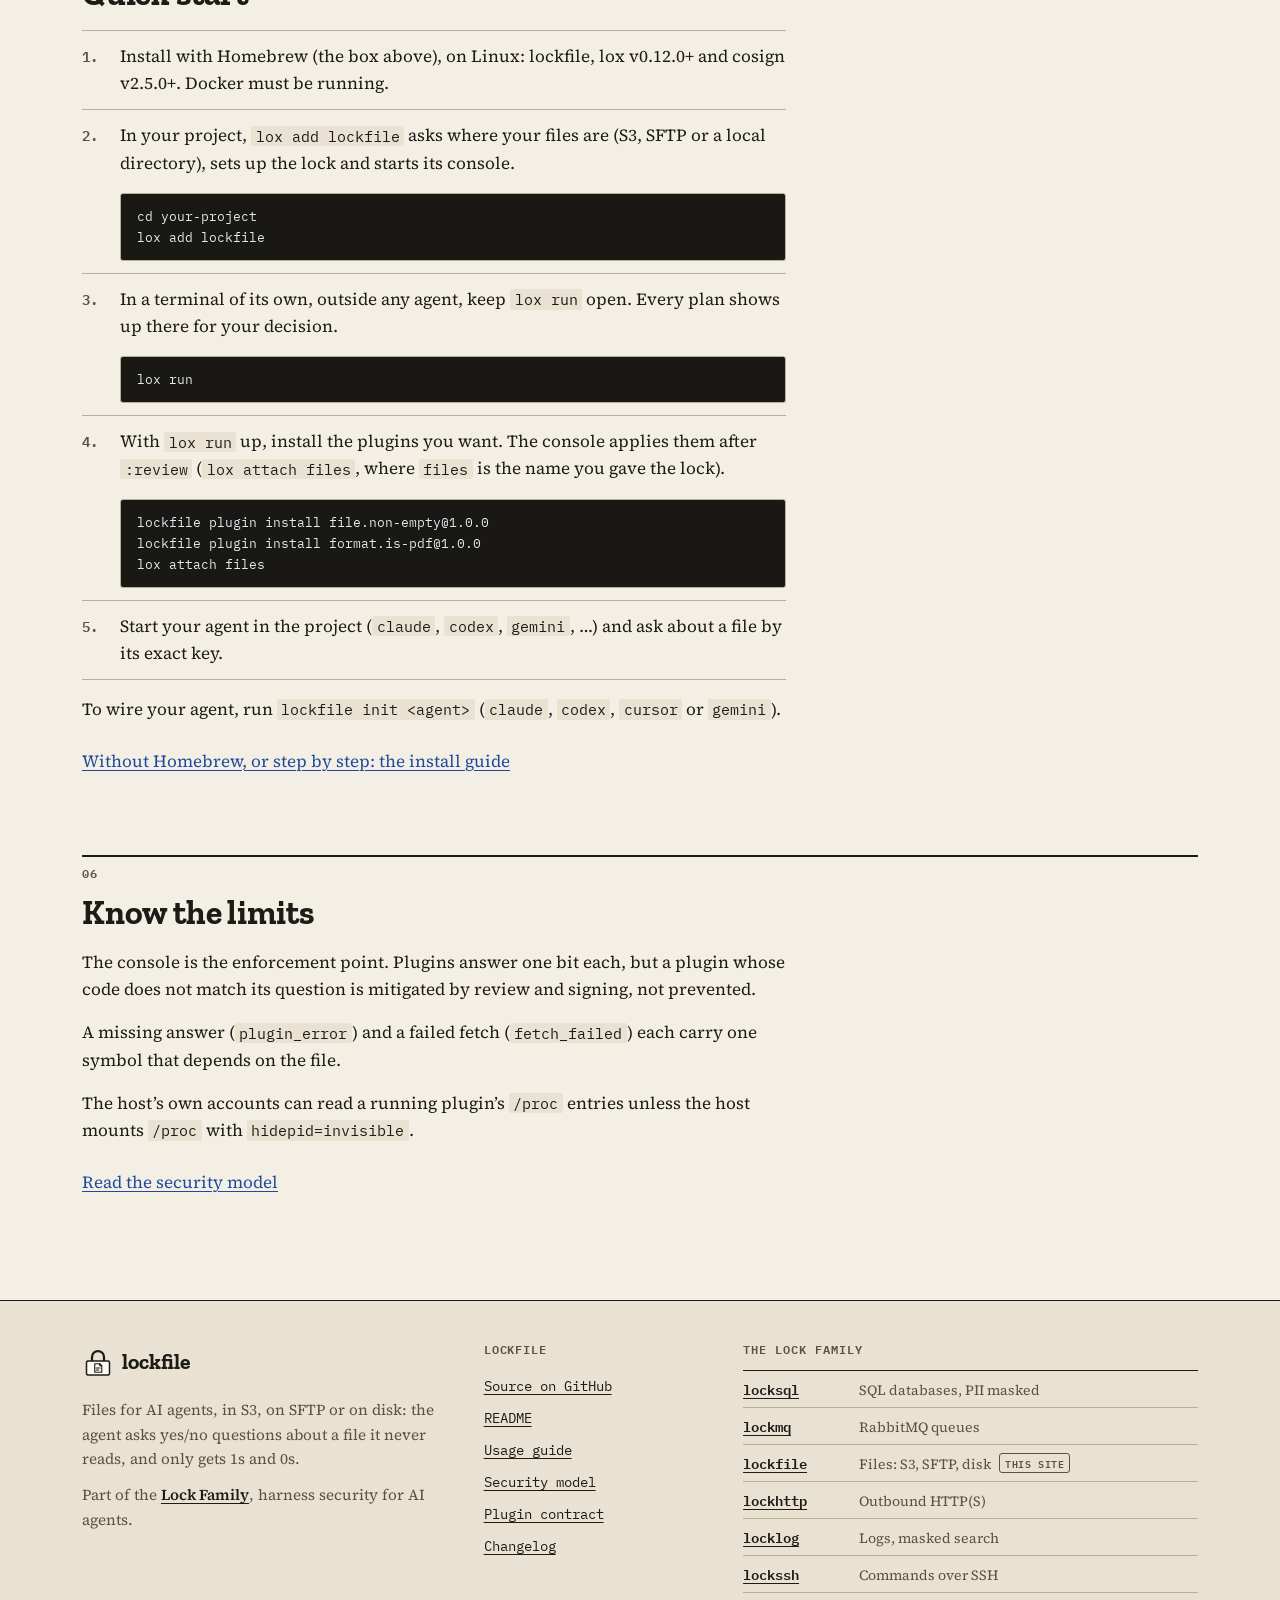
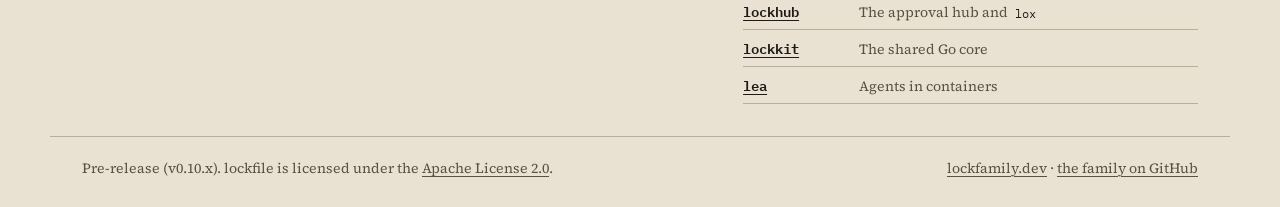
==== commit 3dde411c: "docs: redraw the demo with the approval in lox run (#91) The demo's lox run terminal is now lockhub'" ====
--- a/site/index.html
+++ b/site/index.html
@@ -93,8 +93,8 @@
 <section class="demo-section" aria-labelledby="demo">
   <h2 id="demo" class="visually-hidden">See it run</h2>
   <figure class="demo">
-    <a class="demo-link" href="assets/demo.svg"><img src="assets/demo.svg" alt="An agent asks three yes/no questions about an invoice. The plan is approved, signed plugins run sandboxed on the file, and only their answers, 1, 1 and 1, reach the agent." width="1200" height="640" aria-describedby="demo-caption"></a>
-    <figcaption id="demo-caption">An agent (here Claude Code, left, in its own account) asks three questions about an invoice. The lockfile console (right) fetches the file into the sandbox and sends back one bit per plugin. Drawn before approvals moved to lockhub: today you approve the plan in <code>lox run</code>.</figcaption>
+    <a class="demo-link" href="assets/demo.svg"><img src="assets/demo.svg" alt="Step by step. 1: an agent runs lockfile plan with three yes/no plugins on an invoice and is told the plan is pending human approval. 2: the plan shows as a question in lox run, the email address in its key masked. 3: you open the details, read each plugin's question, and press y to approve. 4: the agent runs the ticket; the lockfile console fetches the file and runs the three signed plugins in the sandbox. 5: only their answers, 1, 1 and 1, reach the agent." width="1200" height="710" aria-describedby="demo-caption"></a>
+    <figcaption id="demo-caption">An agent (here Claude Code, left, in its own account) asks three questions about an invoice. You approve the plan in <code>lox run</code> (top right). The lockfile console (bottom right) fetches the file into the sandbox and sends back one bit per plugin.</figcaption>
   </figure>
 </section>
 
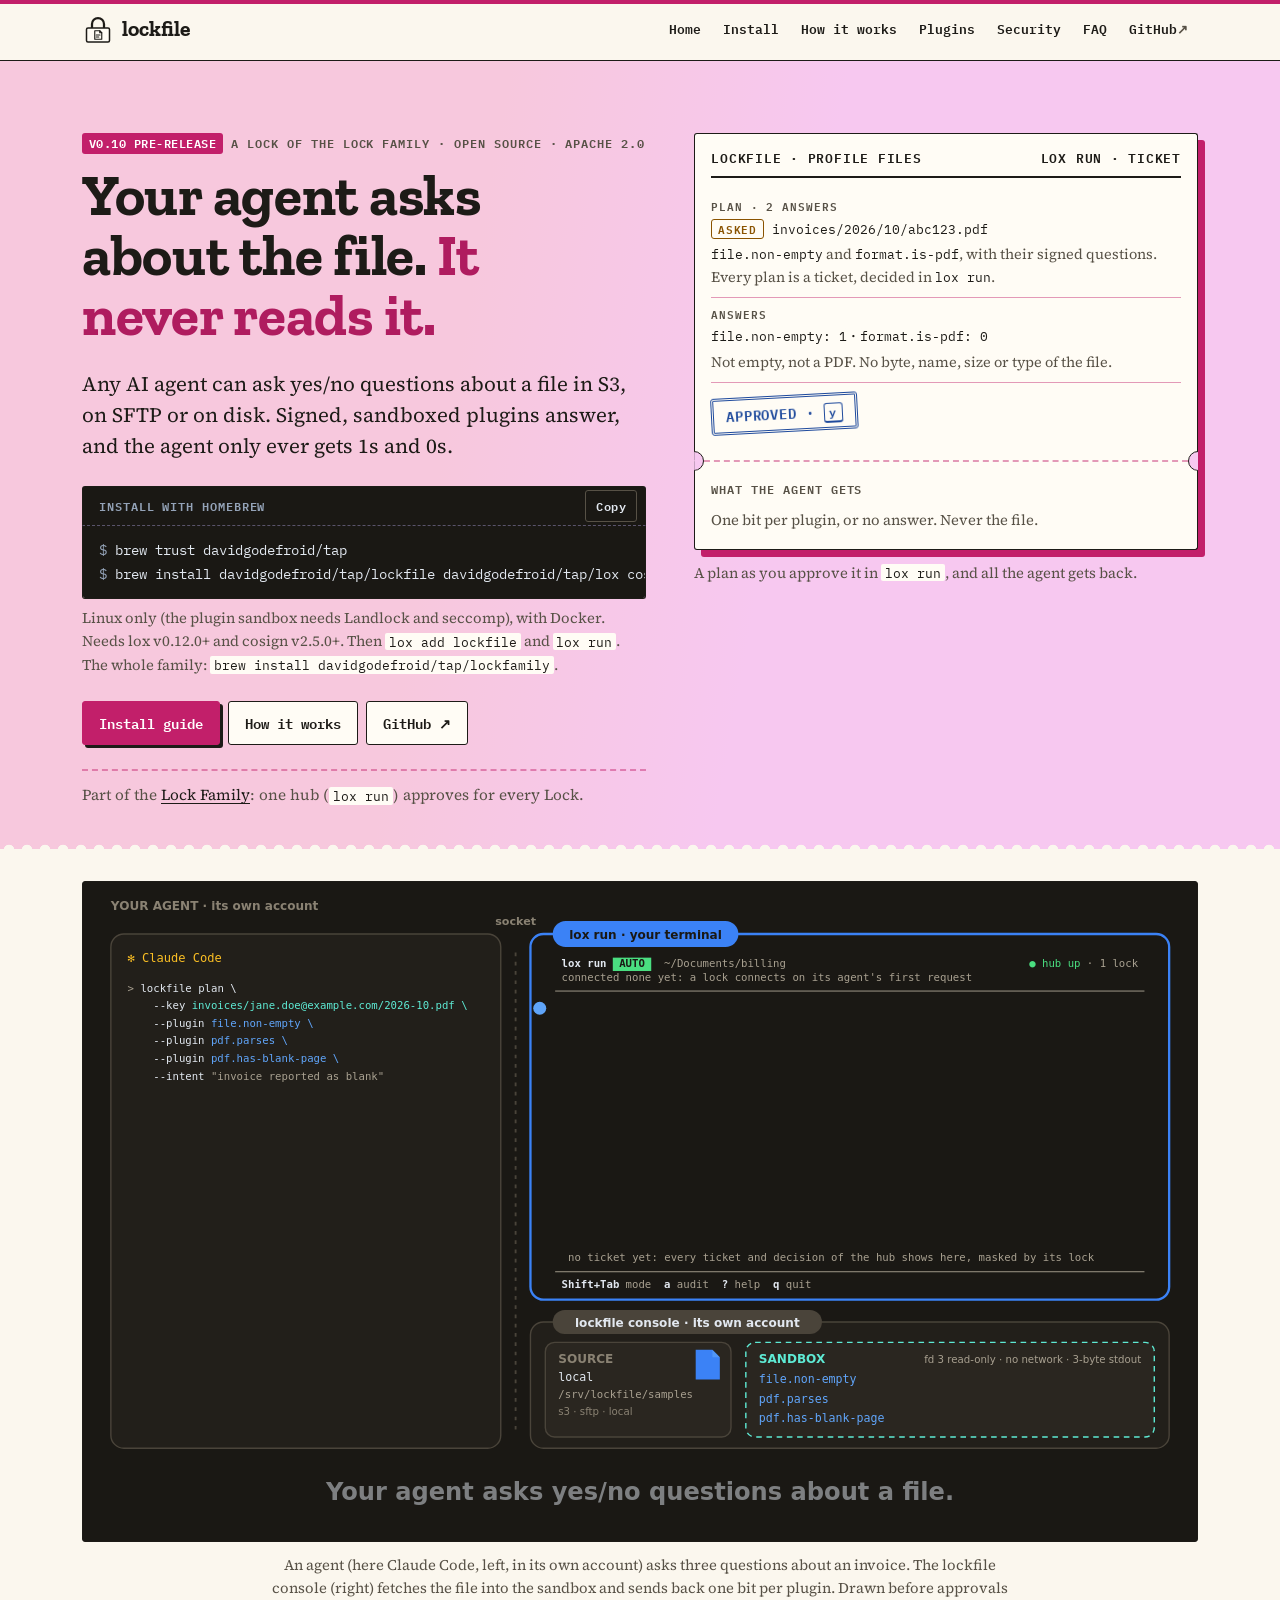
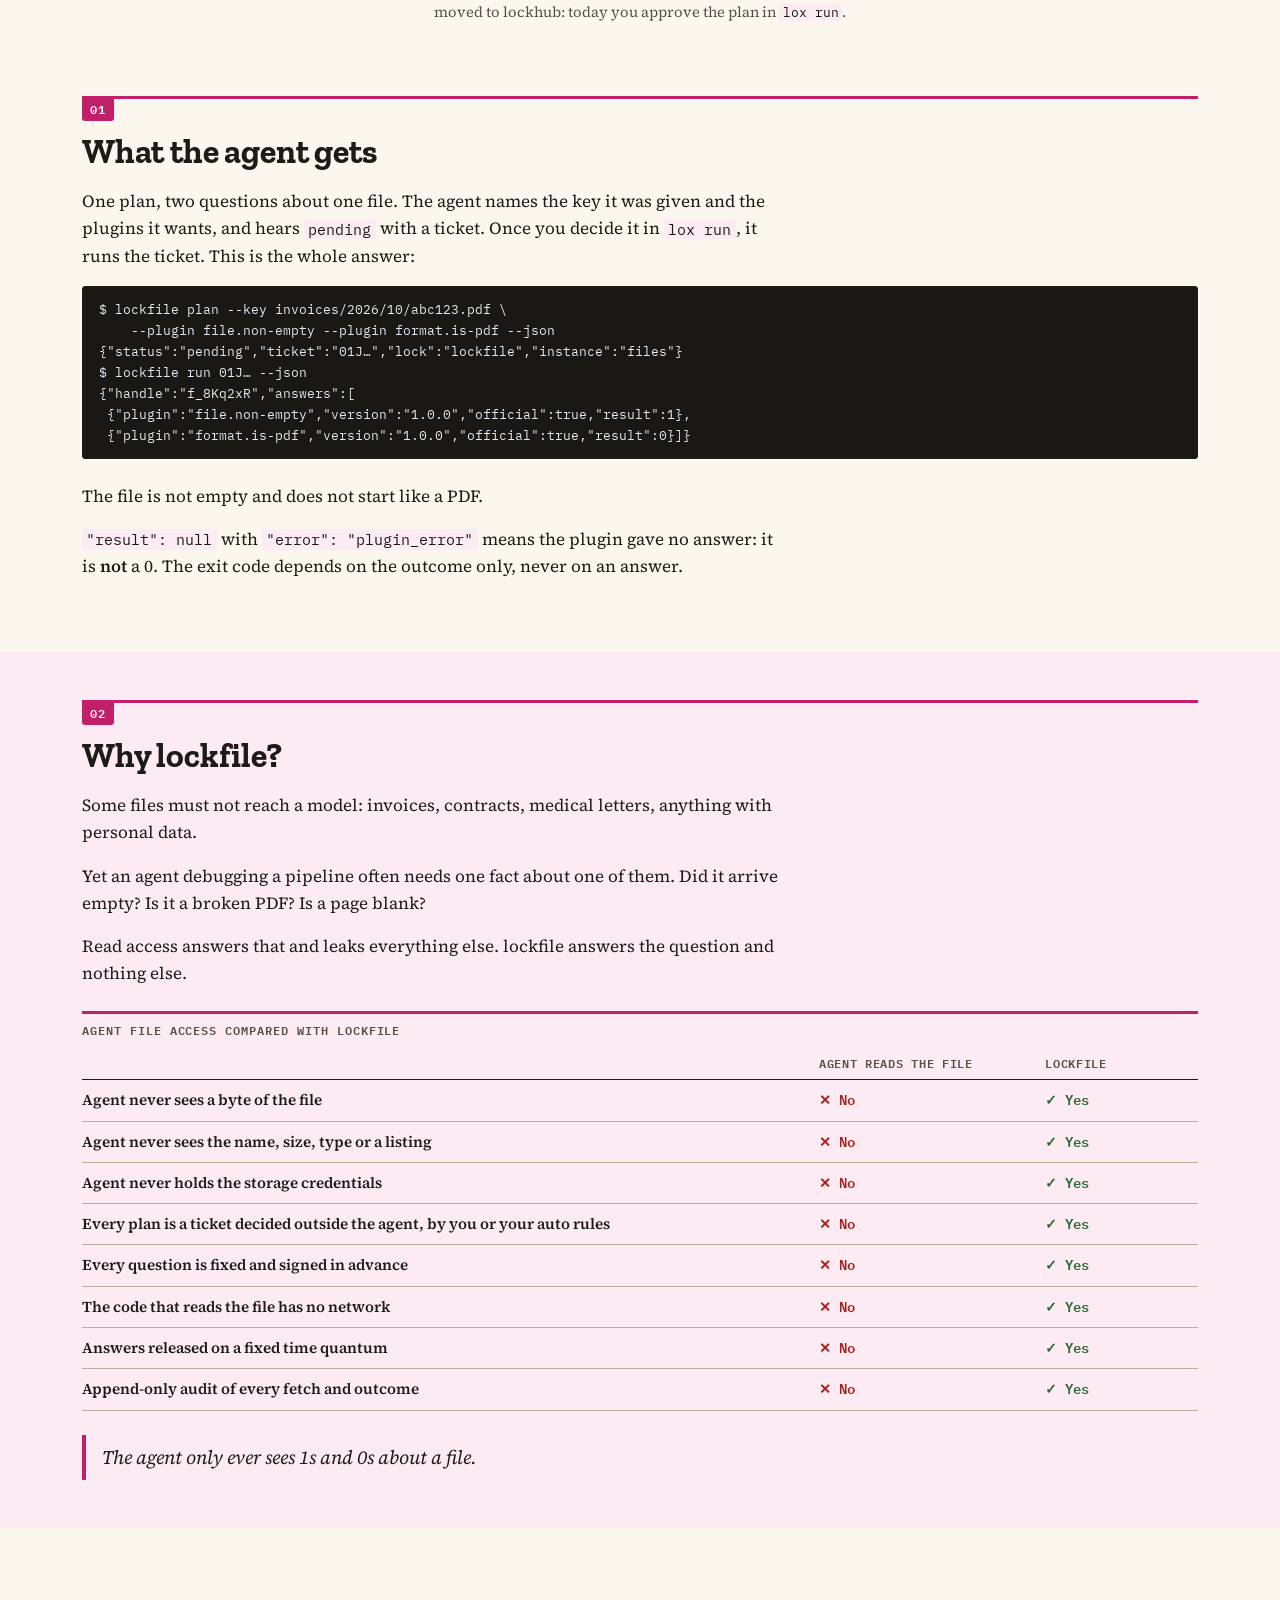
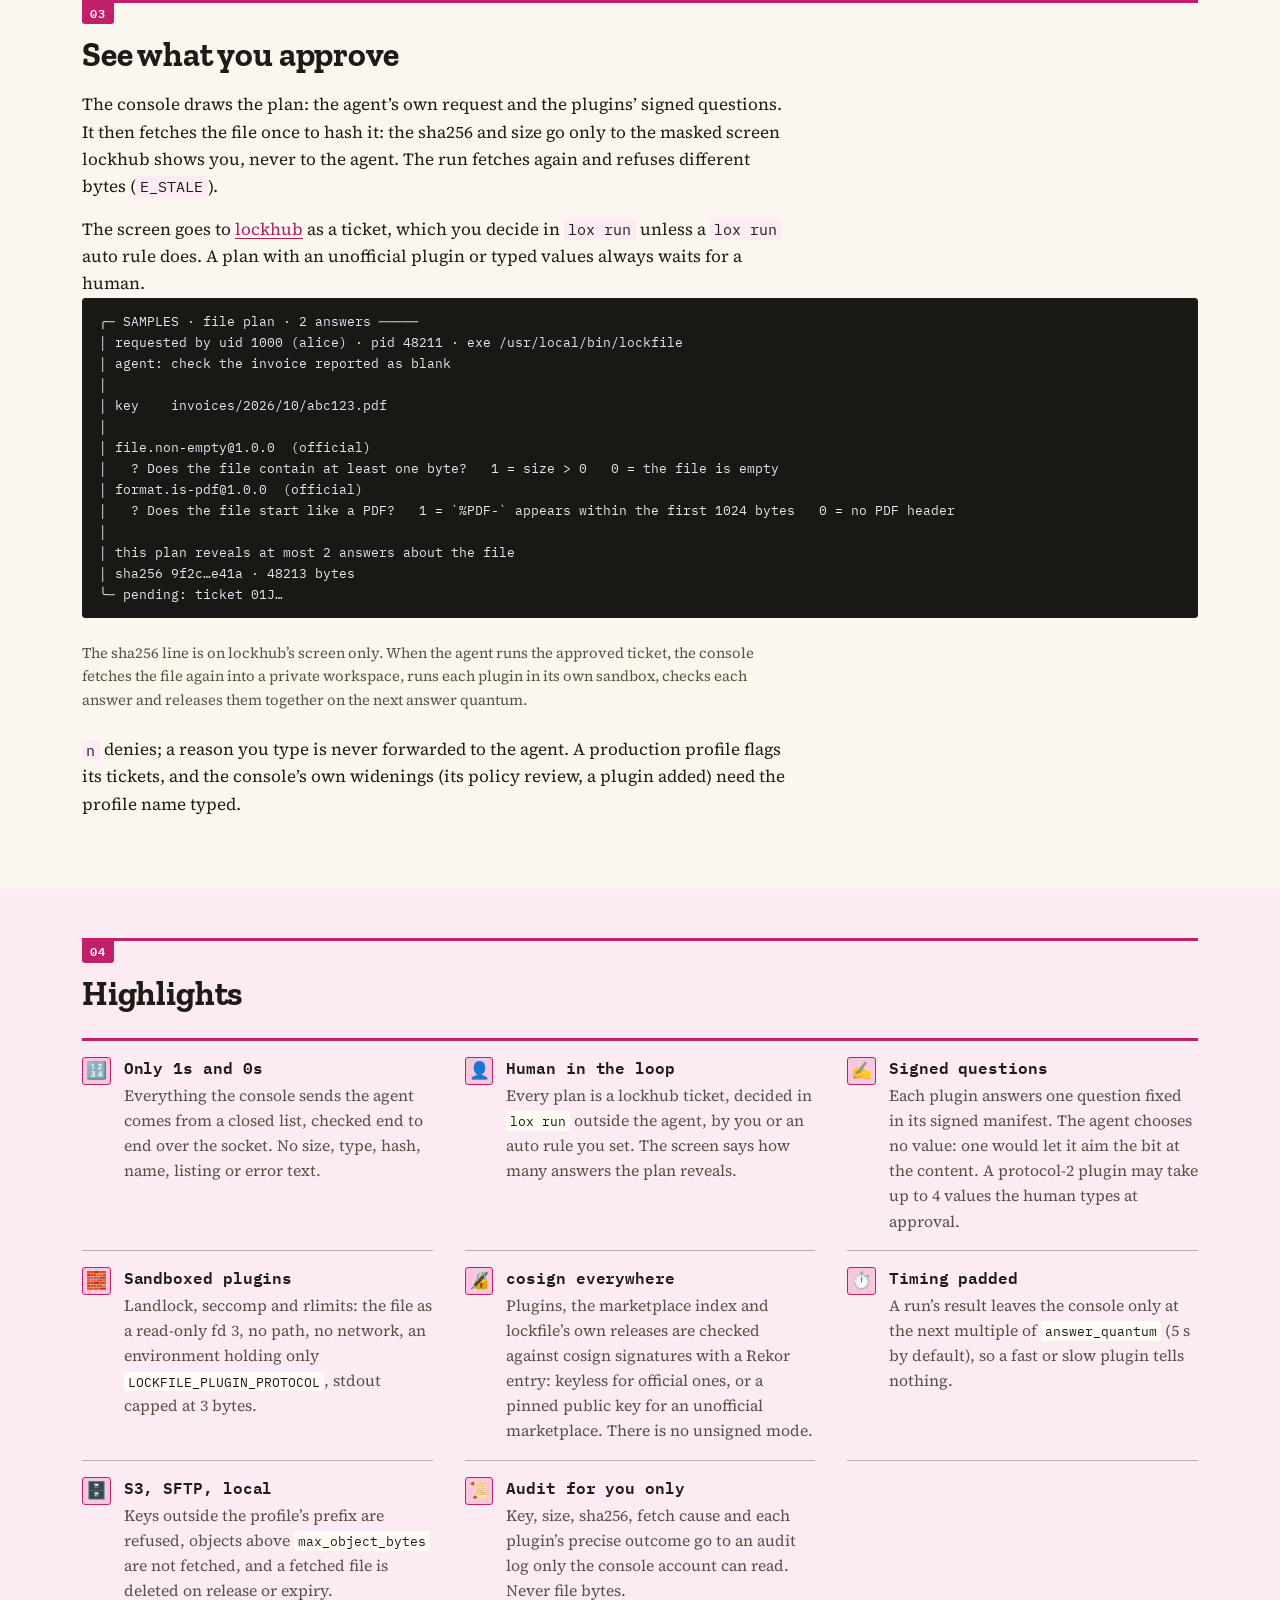
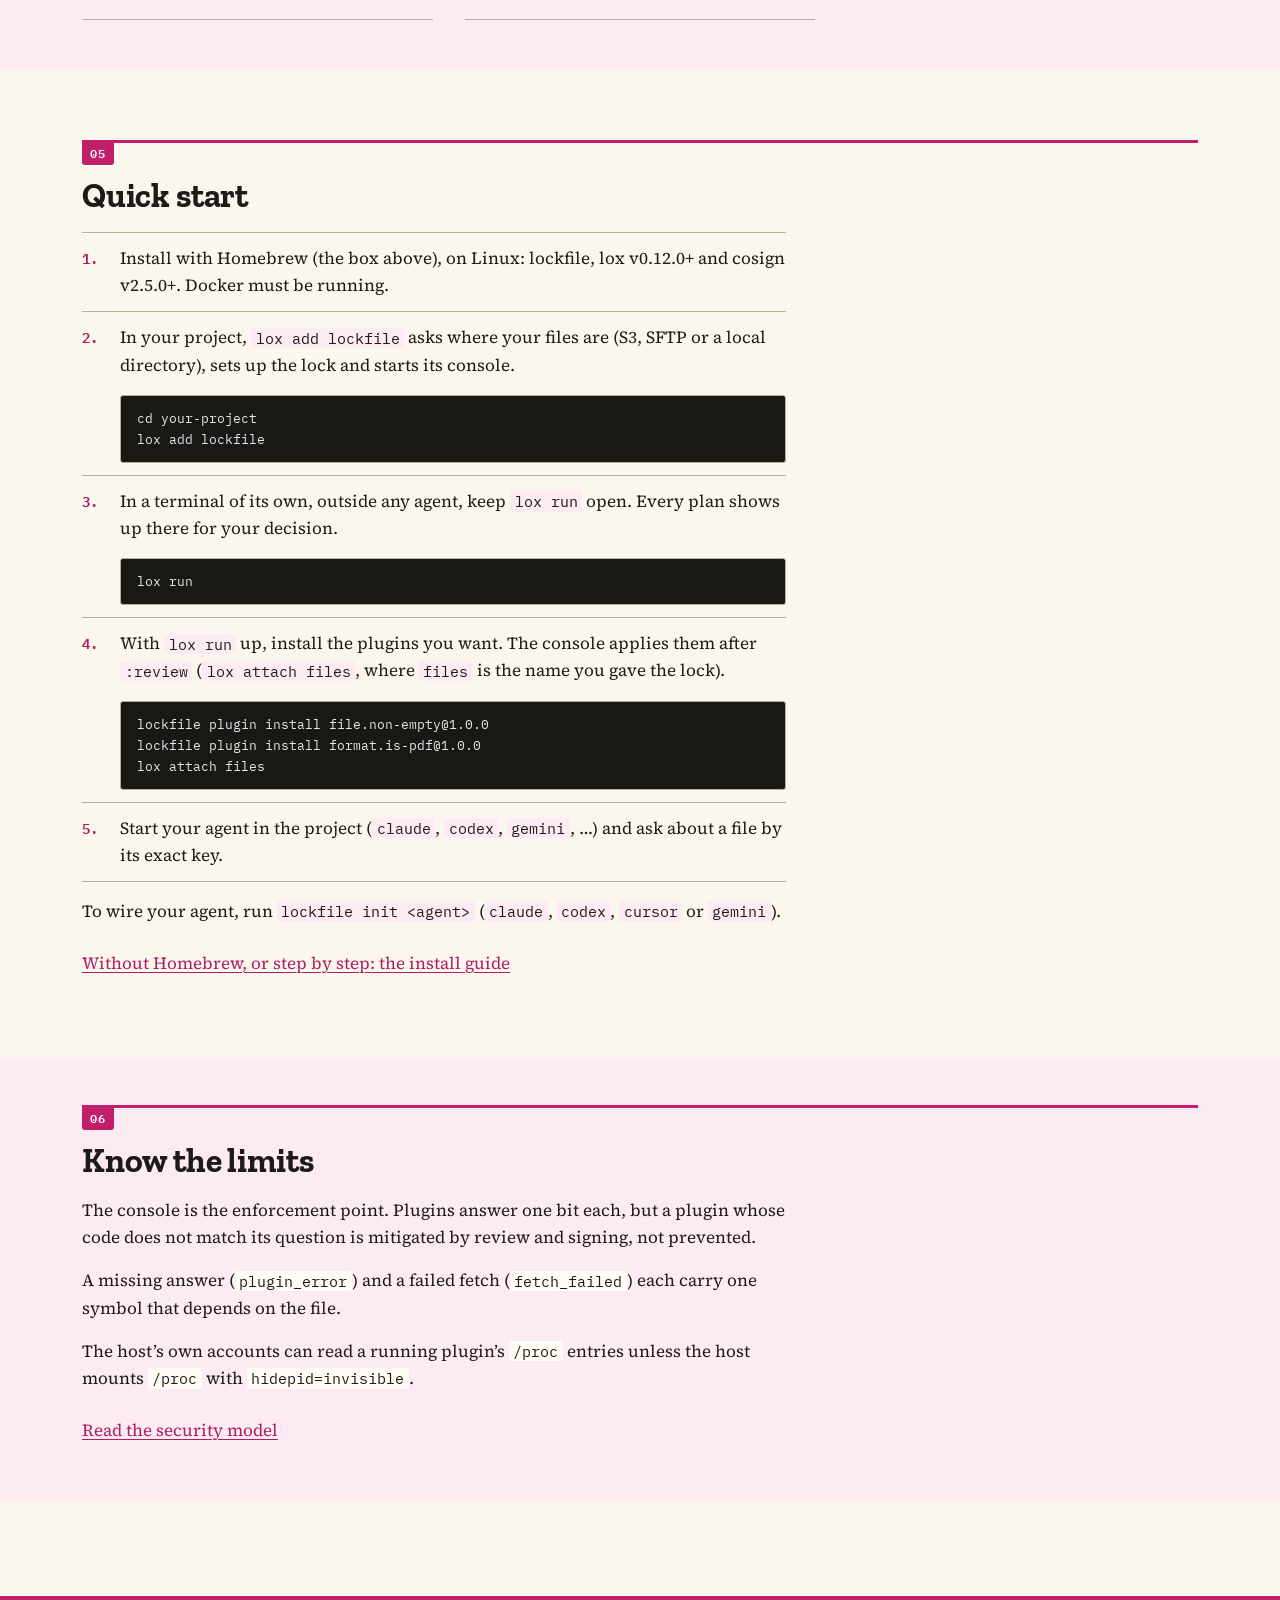
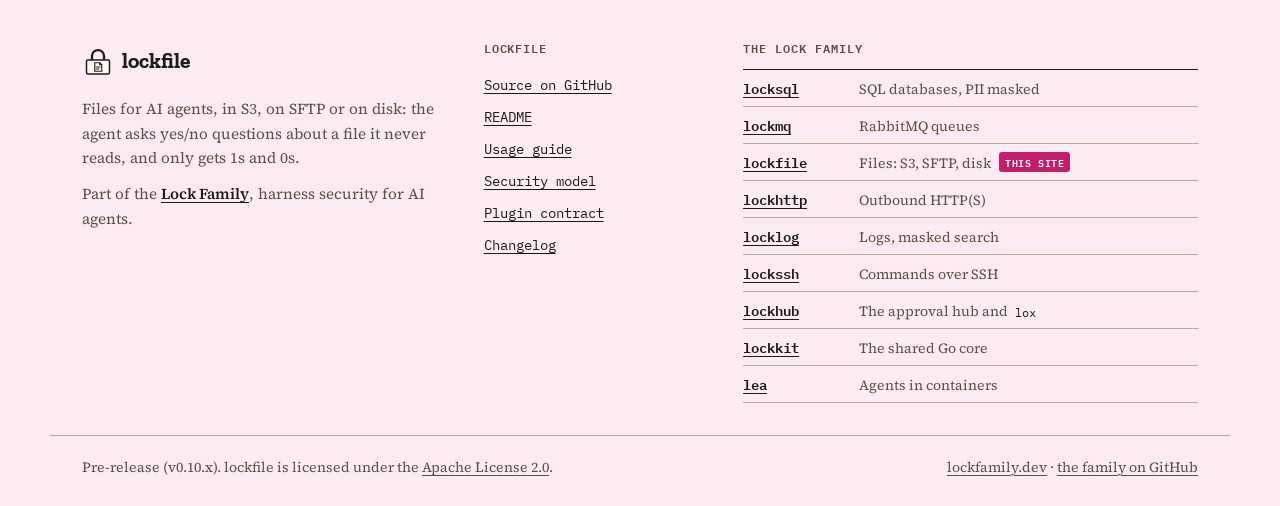
==== commit c881158c: "site: coloured stock, lockfile's accent (lockfamily#72) The kit files (tokens.css, lock-site.css, lo" ====
--- a/site/index.html
+++ b/site/index.html
@@ -1,13 +1,13 @@
 <!doctype html>
-<html lang="en">
+<html lang="en" data-accent="lockfile">
 <head>
   <meta charset="utf-8">
   <meta name="viewport" content="width=device-width, initial-scale=1">
   <title>lockfile: your agent asks about the file, it never reads it</title>
   <meta name="description" content="lockfile lets any AI agent ask yes/no questions about a file in S3, on SFTP or on disk. Signed, sandboxed plugins answer; the agent only gets 1s and 0s, and every plan waits for you.">
   <meta name="color-scheme" content="light dark">
-  <meta name="theme-color" content="#f4efe4" media="(prefers-color-scheme: light)">
-  <meta name="theme-color" content="#16140f" media="(prefers-color-scheme: dark)">
+  <meta name="theme-color" content="#fbf7ee" media="(prefers-color-scheme: light)">
+  <meta name="theme-color" content="#1f1d26" media="(prefers-color-scheme: dark)">
   <link rel="canonical" href="https://davidgodefroid.github.io/lockfile/">
   <meta property="og:type" content="website">
   <meta property="og:site_name" content="lockfile">
@@ -93,8 +93,8 @@
 <section class="demo-section" aria-labelledby="demo">
   <h2 id="demo" class="visually-hidden">See it run</h2>
   <figure class="demo">
-    <a class="demo-link" href="assets/demo.svg"><img src="assets/demo.svg" alt="Step by step. 1: an agent runs lockfile plan with three yes/no plugins on an invoice and is told the plan is pending human approval. 2: the plan shows as a question in lox run, the email address in its key masked. 3: you open the details, read each plugin's question, and press y to approve. 4: the agent runs the ticket; the lockfile console fetches the file and runs the three signed plugins in the sandbox. 5: only their answers, 1, 1 and 1, reach the agent." width="1200" height="710" aria-describedby="demo-caption"></a>
-    <figcaption id="demo-caption">An agent (here Claude Code, left, in its own account) asks three questions about an invoice. You approve the plan in <code>lox run</code> (top right). The lockfile console (bottom right) fetches the file into the sandbox and sends back one bit per plugin.</figcaption>
+    <a class="demo-link" href="assets/demo.svg"><img src="assets/demo.svg" alt="An agent asks three yes/no questions about an invoice. The plan is approved, signed plugins run sandboxed on the file, and only their answers, 1, 1 and 1, reach the agent." width="1200" height="640" aria-describedby="demo-caption"></a>
+    <figcaption id="demo-caption">An agent (here Claude Code, left, in its own account) asks three questions about an invoice. The lockfile console (right) fetches the file into the sandbox and sends back one bit per plugin. Drawn before approvals moved to lockhub: today you approve the plan in <code>lox run</code>.</figcaption>
   </figure>
 </section>
 
--- a/site/assets/tokens.css
+++ b/site/assets/tokens.css
@@ -42,8 +42,8 @@
   --font-mono: "IBM Plex Mono", ui-monospace, SFMono-Regular, Menlo, Consolas, monospace;
 
   /* paper (light): a printed ticket on a desk */
-  --paper: #f4efe4;    /* page */
-  --paper-2: #e9e2d2;  /* stub, tinted bands */
+  --paper: #fbf7ee;    /* page */
+  --paper-2: #f3ecdd;  /* stub, neutral bands */
   --card: #fffcf5;     /* the ticket's face */
   --ink: #1d1b17;      /* text, logos */
   --ink-2: #575146;    /* secondary text, control borders */
@@ -54,6 +54,7 @@
   --asked: #8a5300;    /* waiting for you */
   --mask: #0e6158;     /* masked values, the hub */
   --agent: #2a55a8;    /* the agent's request */
+  --accent: #2346d2; --on-accent: #ffffff; --accent-ink: #2346d2; --accent-tint: #ebeffc; --accent-stock: #c8d1f7; --accent-stock-2: #d4c8f7;
   --term-bg: #1a1814;  /* lox run: a real terminal, dark in both themes */
   --term-text: #e2e8f0;
   --term-dim: #94a3b8;
@@ -69,24 +70,58 @@
   color-scheme: light;
 }
 
-/* carbon (dark): designed on its own, a carbon copy, warm, not navy */
+/* dusk (dark): a dyed dark stock, lifted off black; cream ink stays warm */
 @media (prefers-color-scheme: dark) {
   :root {
-    --paper: #16140f;
-    --paper-2: #1f1c16;
-    --card: #25221b;
+    --paper: #1f1d26;
+    --paper-2: #282531;
+    --card: #2f2c3a;
     --ink: #ede6d6;
-    --ink-2: #b2a994;
-    --rule: #4a4438;
+    --ink-2: #bdb5a3;
+    --rule: #5a546c;
     --sign: #a3bdff;
     --stamp: #ff9384;
     --auto: #7fcf8a;
     --asked: #e8b860;
     --mask: #6fd9c8;
     --agent: #89b4fa;
-    --term-bg: #0e0d0a;
+    --accent: #889cf0; --on-accent: #14120e; --accent-ink: #889cf0; --accent-tint: #202548; --accent-stock: #1d307c; --accent-stock-2: #2b1763;
+    --term-bg: #121017;
     color-scheme: dark;
   }
 }
 
 @media (min-width: 768px) { :root { --gutter: 32px; } }
+
+/* Product accents (site-kit/COLOUR.md). Put data-accent="<product>" on
+   <html> (a Lock site) or on any element (one Lock's row on the family
+   page); without it the family's cobalt applies.
+   --accent        fills: buttons, chips, thick rules, the ticket's shadow
+   --on-accent     text on --accent
+   --accent-ink    the accent as text and links, AA on every ground below
+   --accent-tint   a pale band or tile
+   --accent-stock  the hero's coloured stock; -2 is the end of its wash */
+/* accents:begin (generated by site-kit/tools/accents.py, do not edit by hand) */
+[data-accent="lockfamily"] { --accent: #2346d2; --on-accent: #ffffff; --accent-ink: #2346d2; --accent-tint: #ebeffc; --accent-stock: #c8d1f7; --accent-stock-2: #d4c8f7; }
+[data-accent="locksql"] { --accent: #6d35d8; --on-accent: #ffffff; --accent-ink: #6933cf; --accent-tint: #f1ebfc; --accent-stock: #d8c8f7; --accent-stock-2: #efc8f7; }
+[data-accent="lockmq"] { --accent: #c9400a; --on-accent: #ffffff; --accent-ink: #ad3709; --accent-tint: #fcf0eb; --accent-stock: #f7d5c8; --accent-stock-2: #f7e6c8; }
+[data-accent="lockfile"] { --accent: #c21f6a; --on-accent: #ffffff; --accent-ink: #af1c5f; --accent-tint: #fcebf3; --accent-stock: #f7c8dd; --accent-stock-2: #f7c8f0; }
+[data-accent="lockhttp"] { --accent: #0672a3; --on-accent: #ffffff; --accent-ink: #066b99; --accent-tint: #ebf7fc; --accent-stock: #c8e8f7; --accent-stock-2: #c8f7f1; }
+[data-accent="locklog"] { --accent: #1c7c3c; --on-accent: #ffffff; --accent-ink: #1b7a3b; --accent-tint: #ebfcf1; --accent-stock: #c8f7d7; --accent-stock-2: #d3f7c8; }
+[data-accent="lockssh"] { --accent: #5d7500; --on-accent: #ffffff; --accent-ink: #5b7300; --accent-tint: #f8fceb; --accent-stock: #edf7c8; --accent-stock-2: #d5f7c8; }
+[data-accent="lea"] { --accent: #9a2bb3; --on-accent: #ffffff; --accent-ink: #9128a8; --accent-tint: #f9ebfc; --accent-stock: #eec8f7; --accent-stock-2: #f7c8e8; }
+[data-accent="lockhub"] { --accent: #0b7a70; --on-accent: #ffffff; --accent-ink: #0a7067; --accent-tint: #ebfcfa; --accent-stock: #c8f7f2; --accent-stock-2: #c8e5f7; }
+[data-accent="lockkit"] { --accent: #9a5f00; --on-accent: #ffffff; --accent-ink: #885400; --accent-tint: #fcf5eb; --accent-stock: #f7e5c8; --accent-stock-2: #f7d3c8; }
+@media (prefers-color-scheme: dark) {
+  [data-accent="lockfamily"] { --accent: #889cf0; --on-accent: #14120e; --accent-ink: #889cf0; --accent-tint: #202548; --accent-stock: #1d307c; --accent-stock-2: #2b1763; }
+  [data-accent="locksql"] { --accent: #ad8af0; --on-accent: #14120e; --accent-ink: #ad8af0; --accent-tint: #2f224a; --accent-stock: #3e1d7c; --accent-stock-2: #541660; }
+  [data-accent="lockmq"] { --accent: #ef9f80; --on-accent: #14120e; --accent-ink: #ef9f80; --accent-tint: #412420; --accent-stock: #672f18; --accent-stock-2: #42300f; }
+  [data-accent="lockfile"] { --accent: #f18dbb; --on-accent: #14120e; --accent-ink: #f18dbb; --accent-tint: #401d34; --accent-stock: #781c46; --accent-stock-2: #5a1550; }
+  [data-accent="lockhttp"] { --accent: #80cdef; --on-accent: #14120e; --accent-ink: #80cdef; --accent-tint: #1a2e3f; --accent-stock: #15455b; --accent-stock-2: #0d3833; }
+  [data-accent="locklog"] { --accent: #80efa5; --on-accent: #14120e; --accent-ink: #80efa5; --accent-tint: #1e302a; --accent-stock: #114a24; --accent-stock-2: #193b0e; }
+  [data-accent="lockssh"] { --accent: #d8ef80; --on-accent: #14120e; --accent-ink: #d8ef80; --accent-tint: #2b2f1e; --accent-stock: #384210; --accent-stock-2: #1b3b0e; }
+  [data-accent="lea"] { --accent: #df8df1; --on-accent: #14120e; --accent-ink: #df8df1; --accent-tint: #382042; --accent-stock: #671c78; --accent-stock-2: #5d1646; }
+  [data-accent="lockhub"] { --accent: #80efe5; --on-accent: #14120e; --accent-ink: #80efe5; --accent-tint: #1b3035; --accent-stock: #104641; --accent-stock-2: #12364c; }
+  [data-accent="lockkit"] { --accent: #efc580; --on-accent: #14120e; --accent-ink: #efc580; --accent-tint: #382a1e; --accent-stock: #533a13; --accent-stock-2: #562514; }
+}
+/* accents:end */
--- a/site/assets/lock-site.css
+++ b/site/assets/lock-site.css
@@ -1,9 +1,11 @@
 /* lock-site.css: the shared stylesheet of the Lock sites (locksql, lockmq,
    lockfile, lockhttp, locklog). Identical bytes in every Lock repo.
 
-   The family identity, "a printed ticket that a human signs":
-   lockfamily/docs/identity.md. Link tokens.css first (fonts, colours,
-   space), then this file. No build step, no third-party request.
+   The family identity, "a printed ticket that a human signs", on coloured
+   stock: lockfamily/docs/identity.md and site-kit/COLOUR.md. Link
+   tokens.css first (fonts, colours, space, the accents), then this file,
+   and name the product once: <html data-accent="locksql">. No build step,
+   no third-party request.
 
    It styles the shared shell (header, hero, install box, footer, family
    strip) and every content class the Lock sites use, under their old names,
@@ -24,9 +26,9 @@
   overflow-x: hidden;
 }
 img, svg, video { max-width: 100%; height: auto; }
-a { color: var(--sign); text-underline-offset: 3px; text-decoration-thickness: 1px; }
+a { color: var(--accent-ink); text-underline-offset: 3px; text-decoration-thickness: 1px; }
 a:hover { text-decoration-thickness: 2px; }
-:focus-visible { outline: 3px solid var(--sign); outline-offset: 3px; }
+:focus-visible { outline: 3px solid var(--accent-ink); outline-offset: 3px; }
 [id] { scroll-margin-top: 5rem; }
 
 h1, h2, h3 {
@@ -45,7 +47,7 @@
 code { font-size: 0.86em; }
 :not(pre) > code {
   padding: 0.05em 0.3em; border-radius: 2px;
-  background: var(--paper-2); color: var(--ink);
+  background: var(--accent-tint); color: var(--ink);
   overflow-wrap: anywhere;
 }
 kbd {
@@ -77,7 +79,7 @@
 
 /* ---------- header: a ruled band, like a form's letterhead ---------- */
 
-.site-header { position: sticky; top: 0; z-index: 50; background: var(--paper); border-bottom: 1px solid var(--ink); }
+.site-header { position: sticky; top: 0; z-index: 50; background: var(--paper); border-bottom: 1px solid var(--ink); box-shadow: inset 0 4px 0 var(--accent); }
 .site-header .wrap {
   display: flex; flex-wrap: wrap; align-items: center; justify-content: space-between;
   gap: 0 var(--s-5); min-height: 60px;
@@ -99,8 +101,8 @@
   font: 600 0.8rem/1.4 var(--font-mono);
   border-bottom: 2px solid transparent; margin-bottom: -1px;
 }
-.site-nav a:hover { text-decoration: underline; }
-.site-nav a[aria-current="page"] { border-bottom-color: var(--ink); }
+.site-nav a:hover { color: var(--accent-ink); text-decoration: underline; }
+.site-nav a[aria-current="page"] { border-bottom: 3px solid var(--accent); color: var(--accent-ink); }
 .site-nav a[href^="http"]::after { content: " \2197"; color: var(--ink-2); }
 
 /* Phones: the brand on one row, the navigation on a second row that scrolls
@@ -126,26 +128,60 @@
 
 /* ---------- sections: numbered, like the clauses of a document ---------- */
 
-main section > h2:not(.visually-hidden) { padding-top: var(--s-2); border-top: 2px solid var(--ink); max-width: none; }
+main section > h2:not(.visually-hidden) { padding-top: 0; border-top: 3px solid var(--accent); max-width: none; }
+/* The clause number: a tab in the product's colour, hanging from the rule. */
 main section > h2:not(.visually-hidden)::before {
   counter-increment: clause; content: counter(clause, decimal-leading-zero);
-  display: block; margin-bottom: var(--s-3);
-  font: 600 0.75rem/1.4 var(--font-mono); letter-spacing: 0.08em; color: var(--ink-2);
-}
+  display: block; width: max-content; margin-bottom: var(--s-3); padding: 2px 8px 3px;
+  border-radius: 0 0 var(--radius) var(--radius);
+  background: var(--accent); color: var(--on-accent);
+  font: 600 0.75rem/1.4 var(--font-mono); letter-spacing: 0.08em;
+}
+
+/* Every second section of a page sits on a band of the product's tint,
+   edge to edge (the shadow paints the band, the clip keeps it in its row). */
+main > .wrap > section:not(.hero):not(.limits):not(.demo-section):nth-of-type(even) {
+  margin: var(--s-8) 0 0; padding: var(--s-7) 0;
+  background: var(--accent-tint); box-shadow: 0 0 0 100vmax var(--accent-tint); clip-path: inset(0 -100vmax);
+}
+main > .wrap > section:not(.hero):not(.limits):not(.demo-section):nth-of-type(even) > h2 { margin-top: 0; }
+main > .wrap > section:not(.hero):not(.limits):not(.demo-section):nth-of-type(even) > :last-child { margin-bottom: 0; }
+main > .wrap > section:not(.hero):not(.limits):not(.demo-section):nth-of-type(even) :not(pre) > code { background: var(--card); }
 main section > h2:not(.visually-hidden) > .heading-anchor { font-family: var(--font-mono); }
 
 /* ---------- hero ---------- */
 
+/* The hero is printed on the product's coloured stock, edge to edge, and
+   ends on a perforation. --accent-stock is also its background-color, so a
+   contrast check reads a flat colour under the wash. */
 .hero {
   display: grid; gap: var(--s-6); align-items: start;
-  padding: clamp(var(--s-6), 6vw, var(--s-8)) 0 var(--s-5);
-}
+  position: relative; isolation: isolate;
+  padding: clamp(var(--s-6), 6vw, var(--s-8)) 0 calc(var(--s-6) + 9px); margin-bottom: var(--s-6);
+  background-color: var(--accent-stock);
+  --notch: var(--accent-stock-2);
+  --rule: color-mix(in srgb, var(--accent) 45%, transparent);
+  --perf: 2px dashed var(--rule);
+}
+.hero::before, .hero::after { content: ""; position: absolute; left: 50%; width: 100vw; transform: translateX(-50%); }
+.hero::before {
+  z-index: -1; top: 0; bottom: 0;
+  background: linear-gradient(180deg, var(--accent-stock) 0 40%, var(--accent-stock-2) 78% 100%);
+}
+.hero::after {
+  bottom: -1px; height: 9px;
+  background: radial-gradient(circle at 50% 100%, var(--paper) 5px, transparent 5.6px) 0 0 / 18px 9px repeat-x;
+}
+@media (min-width: 980px) {
+  .hero::before { background: linear-gradient(100deg, var(--accent-stock) 0 36%, var(--accent-stock-2) 60% 100%); }
+}
+.hero :not(pre) > code { background: var(--card); }
 .hero > * { min-width: 0; }
 @media (min-width: 980px) {
   .hero:has(> .hero-aside) { grid-template-columns: minmax(0, 1.12fr) minmax(0, 1fr); gap: var(--s-7); }
 }
 .hero h1 { font-size: clamp(2.2rem, 1.3rem + 3.4vw, 3.6rem); line-height: 1.04; margin: var(--s-3) 0 var(--s-5); max-width: 16ch; }
-.hero h1 .key { color: var(--sign); }
+.hero h1 .key { color: var(--accent-ink); }
 .hero .lead { margin-bottom: var(--s-5); }
 .hero .intro { color: var(--ink-2); max-width: 40rem; }
 .hero-aside { margin: 0; }
@@ -155,9 +191,9 @@
 .eyebrow a { color: inherit; text-decoration: none; }
 .eyebrow a:hover { color: var(--ink); text-decoration: underline; }
 .badge {
-  display: inline-block; margin-right: var(--s-2); padding: 1px 6px;
-  border: 1px solid var(--ink); border-radius: var(--radius);
-  color: var(--ink); background: var(--card); letter-spacing: 0.04em;
+  display: inline-block; margin-right: var(--s-2); padding: 2px 7px;
+  border-radius: var(--radius);
+  color: var(--on-accent); background: var(--accent); letter-spacing: 0.04em;
 }
 
 .actions { display: flex; flex-wrap: wrap; gap: var(--s-2); margin: var(--s-5) 0; }
@@ -167,9 +203,10 @@
   background: var(--card); color: var(--ink); text-decoration: none;
   font: 600 0.85rem/1.2 var(--font-mono);
 }
-.button:hover { background: var(--paper-2); text-decoration: underline; }
-.button.primary { background: var(--ink); color: var(--paper); }
-.button.primary:hover { background: var(--ink); color: var(--paper); text-decoration: underline; }
+.button:hover { background: var(--accent-tint); text-decoration: underline; }
+.button.primary { background: var(--accent); border-color: var(--accent); color: var(--on-accent); box-shadow: 3px 3px 0 var(--ink); }
+.button.primary:hover { background: var(--accent); color: var(--on-accent); text-decoration: underline; box-shadow: 1px 1px 0 var(--ink); transform: translate(2px, 2px); }
+.button:focus-visible { outline-color: var(--ink); }
 .button[href^="http"]::after { content: "\00a0\2197"; }
 
 /* One line under the hero: the family and its one hub. */
@@ -182,8 +219,8 @@
 
 .facts { display: flex; flex-wrap: wrap; gap: var(--s-2); margin: var(--s-4) 0 0; padding: 0; list-style: none; }
 .facts li {
-  margin: 0; padding: 2px 8px; border: 1px solid var(--rule); border-radius: var(--radius);
-  font: 0.78rem/1.6 var(--font-mono); color: var(--ink-2); background: var(--card);
+  margin: 0; padding: 2px 8px; border: 1px solid var(--accent); border-radius: var(--radius);
+  font: 0.78rem/1.6 var(--font-mono); color: var(--ink); background: var(--card);
 }
 
 /* ---------- install box: a terminal with a Copy button (assets/copy.js) ---------- */
@@ -193,7 +230,7 @@
   display: flex; align-items: center; justify-content: space-between; gap: var(--s-3);
   min-height: 40px; padding: 0 var(--s-2) 0 var(--s-4);
   background: var(--term-bg); color: var(--term-dim);
-  border: 1px solid var(--ink); border-bottom: 1px dashed #4a4438; border-radius: var(--radius) var(--radius) 0 0;
+  border: 1px solid var(--ink); border-bottom: 1px dashed #5a546c; border-radius: var(--radius) var(--radius) 0 0;
   font: 600 0.72rem/1.4 var(--font-mono); letter-spacing: 0.08em; text-transform: uppercase;
 }
 .install pre {
@@ -238,14 +275,14 @@
 
 blockquote {
   margin: var(--s-5) 0; padding: var(--s-2) 0 var(--s-2) var(--s-4); max-width: 44rem;
-  border-left: 3px double var(--sign);
+  border-left: 4px solid var(--accent);
   font: 400 italic 1.2rem/1.5 var(--font-text); color: var(--ink);
 }
 blockquote p { margin: 0; }
 
 .notice {
   display: block; max-width: 44rem; margin: 0 0 var(--s-4); padding: var(--s-3) var(--s-4);
-  background: var(--card); border: 1px solid var(--ink); border-left-width: 4px; border-radius: var(--radius);
+  background: var(--accent-tint); border: 1px solid var(--accent); border-left-width: 6px; border-radius: var(--radius);
   font-size: 0.98rem;
 }
 .notice > :last-child { margin-bottom: 0; }
@@ -253,7 +290,7 @@
 /* ---------- the ticket (optional hero aside), from lockfamily ---------- */
 
 .ticket { margin: 0; position: relative; }
-.ticket-face, .ticket-stub { background: var(--card); border: 1px solid var(--ink); position: relative; }
+.ticket-face, .ticket-stub { background: var(--card); border: 1px solid var(--ink); position: relative; box-shadow: 7px 7px 0 var(--accent); }
 .ticket-face { padding: var(--s-4) var(--s-4) var(--s-5); border-bottom: 0; border-radius: var(--radius) var(--radius) 0 0; }
 .ticket-stub {
   padding: var(--s-4); border-top: var(--perf); border-radius: 0 0 var(--radius) var(--radius);
@@ -263,7 +300,7 @@
 .ticket-stub p:last-child { margin: 0; }
 .ticket-stub::before, .ticket-stub::after {
   content: ""; position: absolute; top: -11px; width: 20px; height: 20px; border-radius: 50%;
-  background: var(--paper); border: 1px solid var(--ink);
+  background: var(--notch, var(--paper)); border: 1px solid var(--ink);
 }
 .ticket-stub::before { left: -11px; clip-path: inset(0 0 0 50%); }
 .ticket-stub::after { right: -11px; clip-path: inset(0 50% 0 0); }
@@ -321,7 +358,7 @@
 .cards {
   display: grid; gap: 0 var(--s-6); margin: var(--s-5) 0 var(--s-4); padding: 0; list-style: none;
   grid-template-columns: repeat(auto-fill, minmax(min(100%, 20rem), 1fr));
-  border-top: 1px solid var(--ink);
+  border-top: 3px solid var(--accent);
 }
 .cards.cols-3 { grid-template-columns: repeat(auto-fill, minmax(min(100%, 17rem), 1fr)); }
 .cards > li {
@@ -331,8 +368,7 @@
 .cards .icon {
   position: absolute; left: 0; top: var(--s-4); width: 1.8rem; height: 1.8rem;
   display: grid; place-items: center; font-size: 1.05rem; line-height: 1;
-  border: 1px solid var(--rule); border-radius: var(--radius); background: var(--card);
-  filter: grayscale(1); opacity: 0.85;
+  border: 1px solid var(--accent); border-radius: var(--radius); background: var(--accent-stock);
 }
 .cards > li:not(:has(.icon)) { padding-left: 0; }
 .cards h3 { margin: 0 0 var(--s-1); font: 600 1rem/1.4 var(--font-mono); }
@@ -357,13 +393,13 @@
 }
 ol.steps > li::before {
   content: counter(st) "."; position: absolute; left: 0; top: var(--s-3);
-  font: 600 0.85rem/1.9 var(--font-mono); color: var(--ink-2);
+  font: 600 0.85rem/1.9 var(--font-mono); color: var(--accent-ink);
 }
 ol.steps > li > :last-child { margin-bottom: 0; }
 ol.steps pre { margin: var(--s-2) 0 0; }
 
 /* Further reading. */
-.more { max-width: 44rem; border-top: 2px solid var(--ink); }
+.more { max-width: 44rem; border-top: 3px solid var(--accent); }
 .more ul { list-style: none; margin: 0; padding: 0; }
 .more li { margin: 0; padding: var(--s-3) 0; border-bottom: 1px solid var(--rule); }
 .more a { font-family: var(--font-mono); font-weight: 600; font-size: 0.92rem; }
@@ -372,7 +408,7 @@
 /* ---------- tables ---------- */
 
 .prose + .table-wrap, p + .table-wrap { margin-top: var(--s-5); }
-.table-wrap { max-width: 100%; overflow-x: auto; margin: 0 0 var(--s-5); border-top: 2px solid var(--ink); }
+.table-wrap { max-width: 100%; overflow-x: auto; margin: 0 0 var(--s-5); border-top: 3px solid var(--accent); }
 table { border-collapse: collapse; width: 100%; font-size: 0.95rem; }
 caption { text-align: left; caption-side: top; padding: var(--s-2) 0; }
 th, td { padding: var(--s-2) var(--s-3) var(--s-2) 0; text-align: left; vertical-align: top; border-bottom: 1px solid var(--rule); }
@@ -381,7 +417,7 @@
   border-bottom: 1px solid var(--ink); vertical-align: bottom;
 }
 tbody th { font-weight: 600; }
-tbody tr:hover { background: var(--card); }
+tbody tr:hover { background: var(--accent-tint); }
 .table-wrap code { white-space: nowrap; }
 td.yes, td.no, td.partial { white-space: nowrap; font: 600 0.85rem/1.6 var(--font-mono); }
 td.yes { color: var(--auto); }
@@ -404,20 +440,21 @@
 main .limits > h2:not(.visually-hidden) { margin-top: 0; padding-top: var(--s-4); border-top: 0; }
 main .limits > h2:not(.visually-hidden)::before {
   content: counter(clause, decimal-leading-zero) " \00b7  fine print";
-  white-space: pre; color: var(--asked);
+  white-space: pre; padding: 0; background: none; color: var(--asked);
 }
 .limits h3 { font-size: 1.1rem; }
 @media (max-width: 40rem) { .limits { padding: 0 var(--s-4) var(--s-4); } }
 
 /* ---------- FAQ ---------- */
 
-.faq { max-width: 46rem; border-top: 2px solid var(--ink); }
+.faq { max-width: 46rem; border-top: 3px solid var(--accent); }
 .faq > section { padding: var(--s-4) 0; border-bottom: 1px solid var(--rule); }
 main .faq section > h2:not(.visually-hidden) {
   margin: 0 0 var(--s-2); padding: 0; border: 0; font-size: 1.2rem; line-height: 1.3;
 }
 main .faq section > h2:not(.visually-hidden)::before {
-  display: inline; margin: 0 var(--s-2) 0 0; content: "Q" counter(clause, decimal-leading-zero);
+  display: inline; margin: 0 var(--s-2) 0 0; padding: 0; background: none; color: var(--accent-ink);
+  content: "Q" counter(clause, decimal-leading-zero);
   font-size: 0.72rem; vertical-align: 2px;
 }
 .faq p { margin: 0; }
@@ -431,7 +468,7 @@
   color: var(--ink-2); font: 600 0.7em var(--font-mono); text-decoration: none;
   opacity: 0; transition: opacity 0.15s ease;
 }
-.has-anchor:hover .heading-anchor, .heading-anchor:focus-visible { opacity: 1; color: var(--sign); }
+.has-anchor:hover .heading-anchor, .heading-anchor:focus-visible { opacity: 1; color: var(--accent-ink); }
 @media (hover: none) { .heading-anchor { opacity: 0.5; } }
 .anchor-toast {
   position: fixed; left: 50%; bottom: var(--s-5); z-index: 60; transform: translateX(-50%);
@@ -444,7 +481,7 @@
 
 /* ---------- footer: the family strip, the Lock's links, the licence ---------- */
 
-.site-footer { margin-top: var(--s-7); border-top: 1px solid var(--ink); background: var(--paper-2); font-size: 0.95rem; }
+.site-footer { margin-top: var(--s-7); border-top: 4px solid var(--accent); background: var(--accent-tint); font-size: 0.95rem; }
 .site-footer .footer-grid { display: grid; gap: var(--s-6); padding-top: 40px; padding-bottom: var(--s-6); }
 @media (min-width: 720px) { .site-footer .footer-grid { grid-template-columns: 1fr 1fr; } .footer-about { grid-column: 1 / -1; } }
 @media (min-width: 1040px) { .site-footer .footer-grid { grid-template-columns: 1.3fr 0.8fr 1.6fr; } .footer-about { grid-column: auto; } }
@@ -462,8 +499,8 @@
 .family-strip li a { font-weight: 600; }
 .family-strip li span { color: var(--ink-2); font-size: 0.88rem; }
 .family-strip li[aria-current] span::after {
-  content: "this site"; margin-left: var(--s-2); padding: 0 5px; vertical-align: 1px;
-  border: 1px solid var(--ink-2); border-radius: var(--radius);
+  content: "this site"; margin-left: var(--s-2); padding: 1px 6px; vertical-align: 1px;
+  background: var(--accent); color: var(--on-accent); border-radius: var(--radius);
   font: 600 0.62rem/1.5 var(--font-mono); letter-spacing: 0.06em; text-transform: uppercase;
 }
 .footer-bottom {
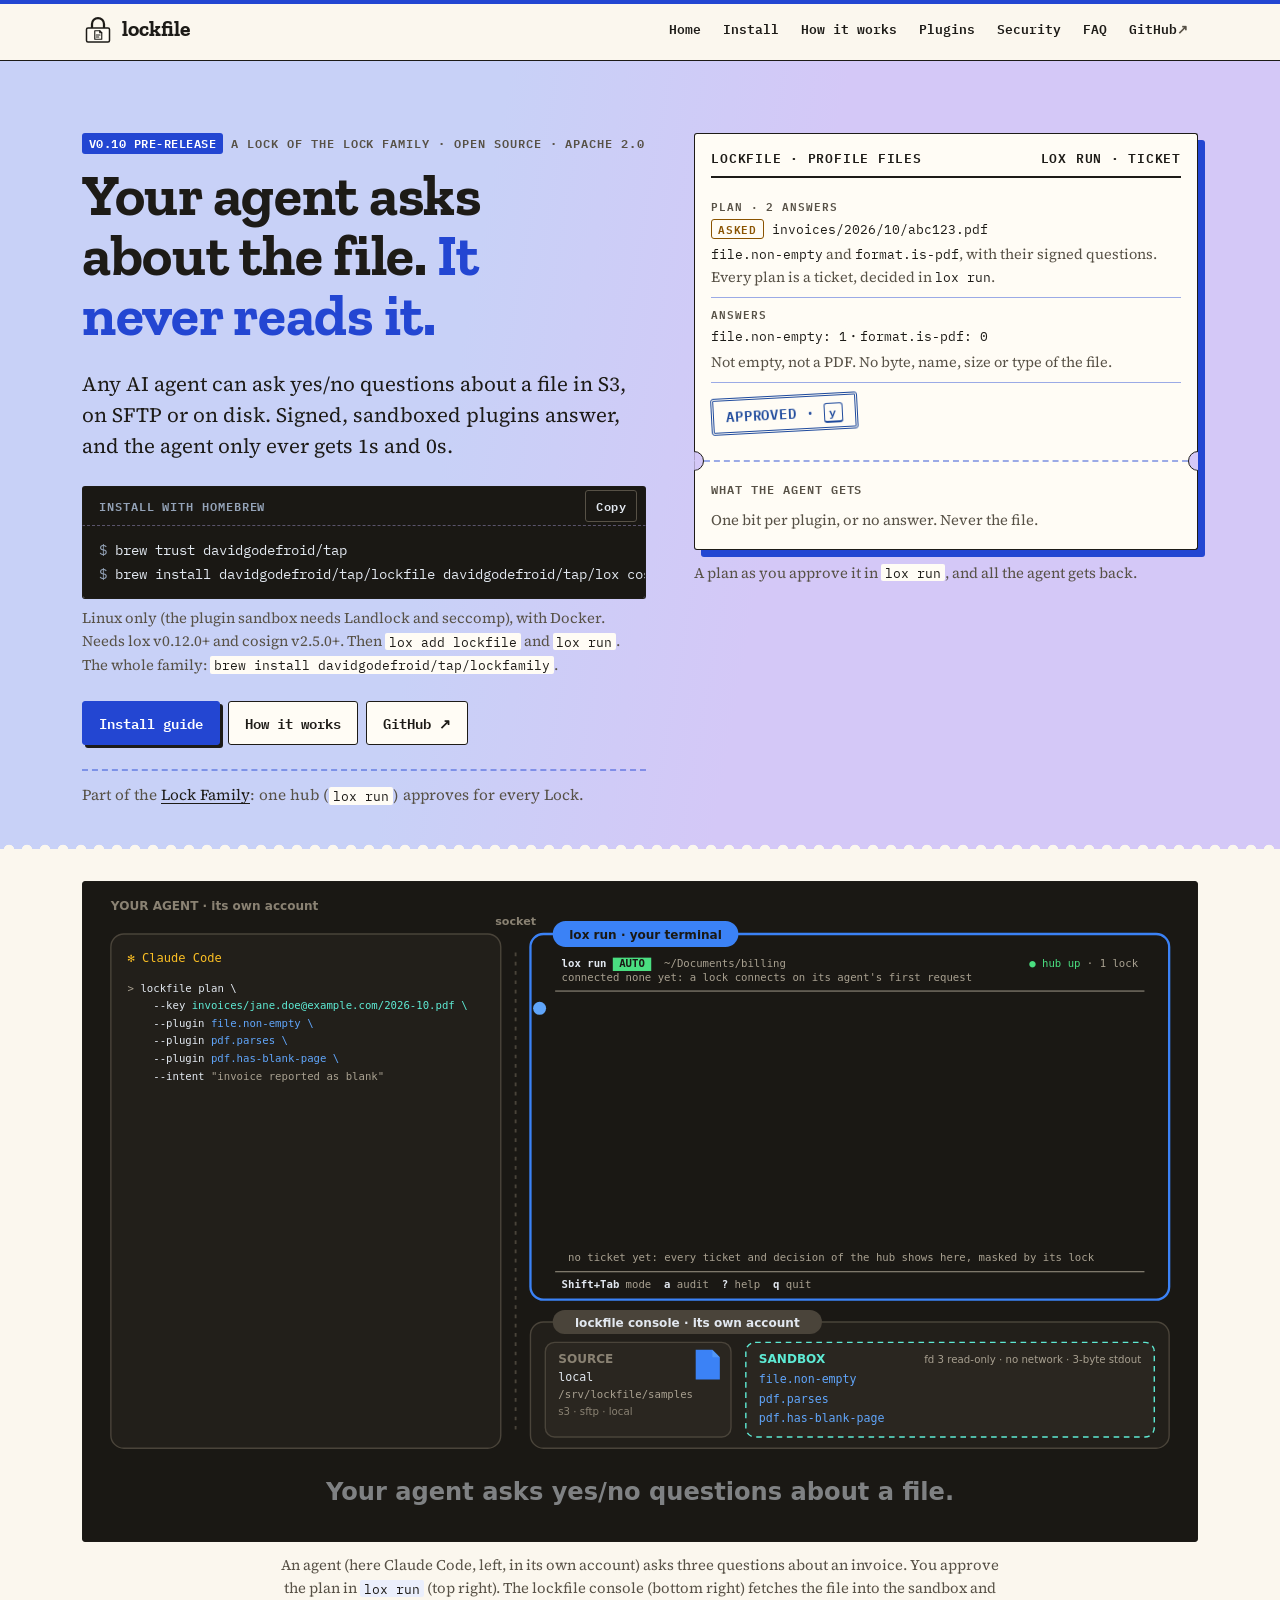
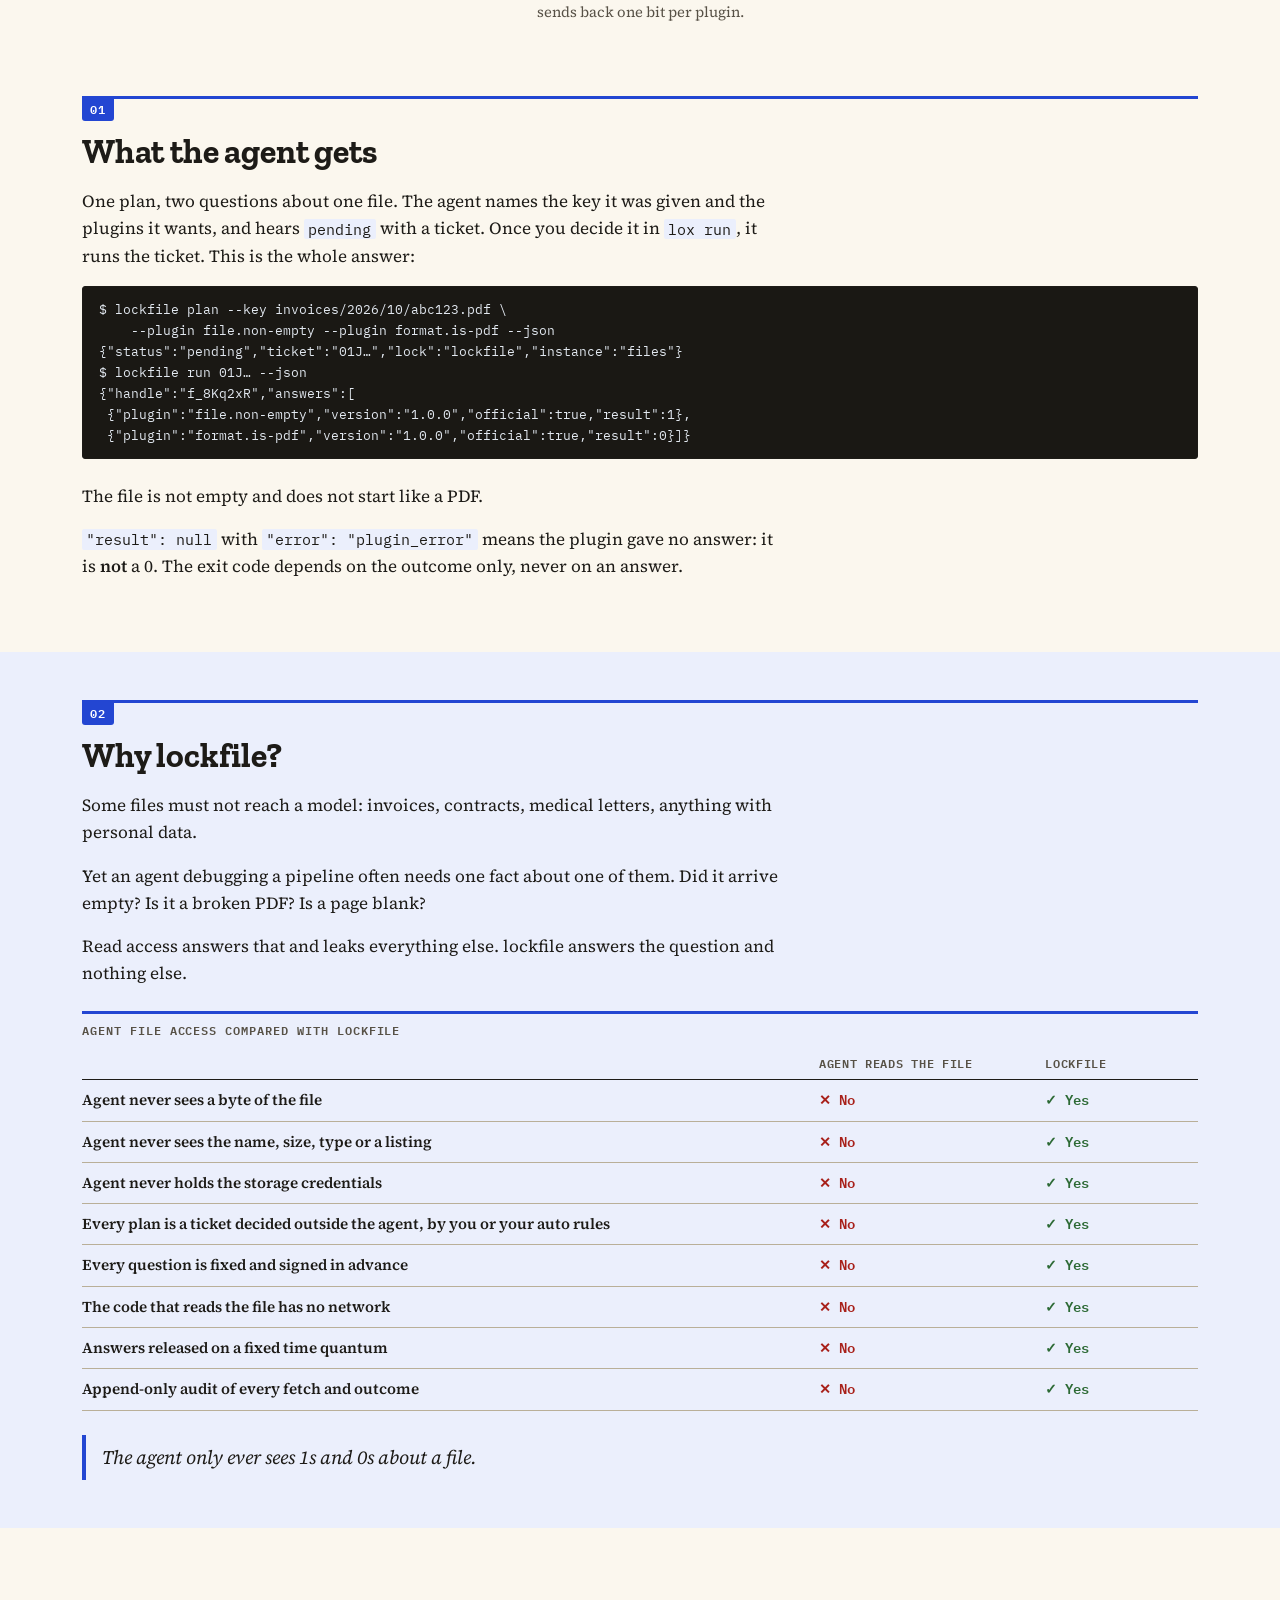
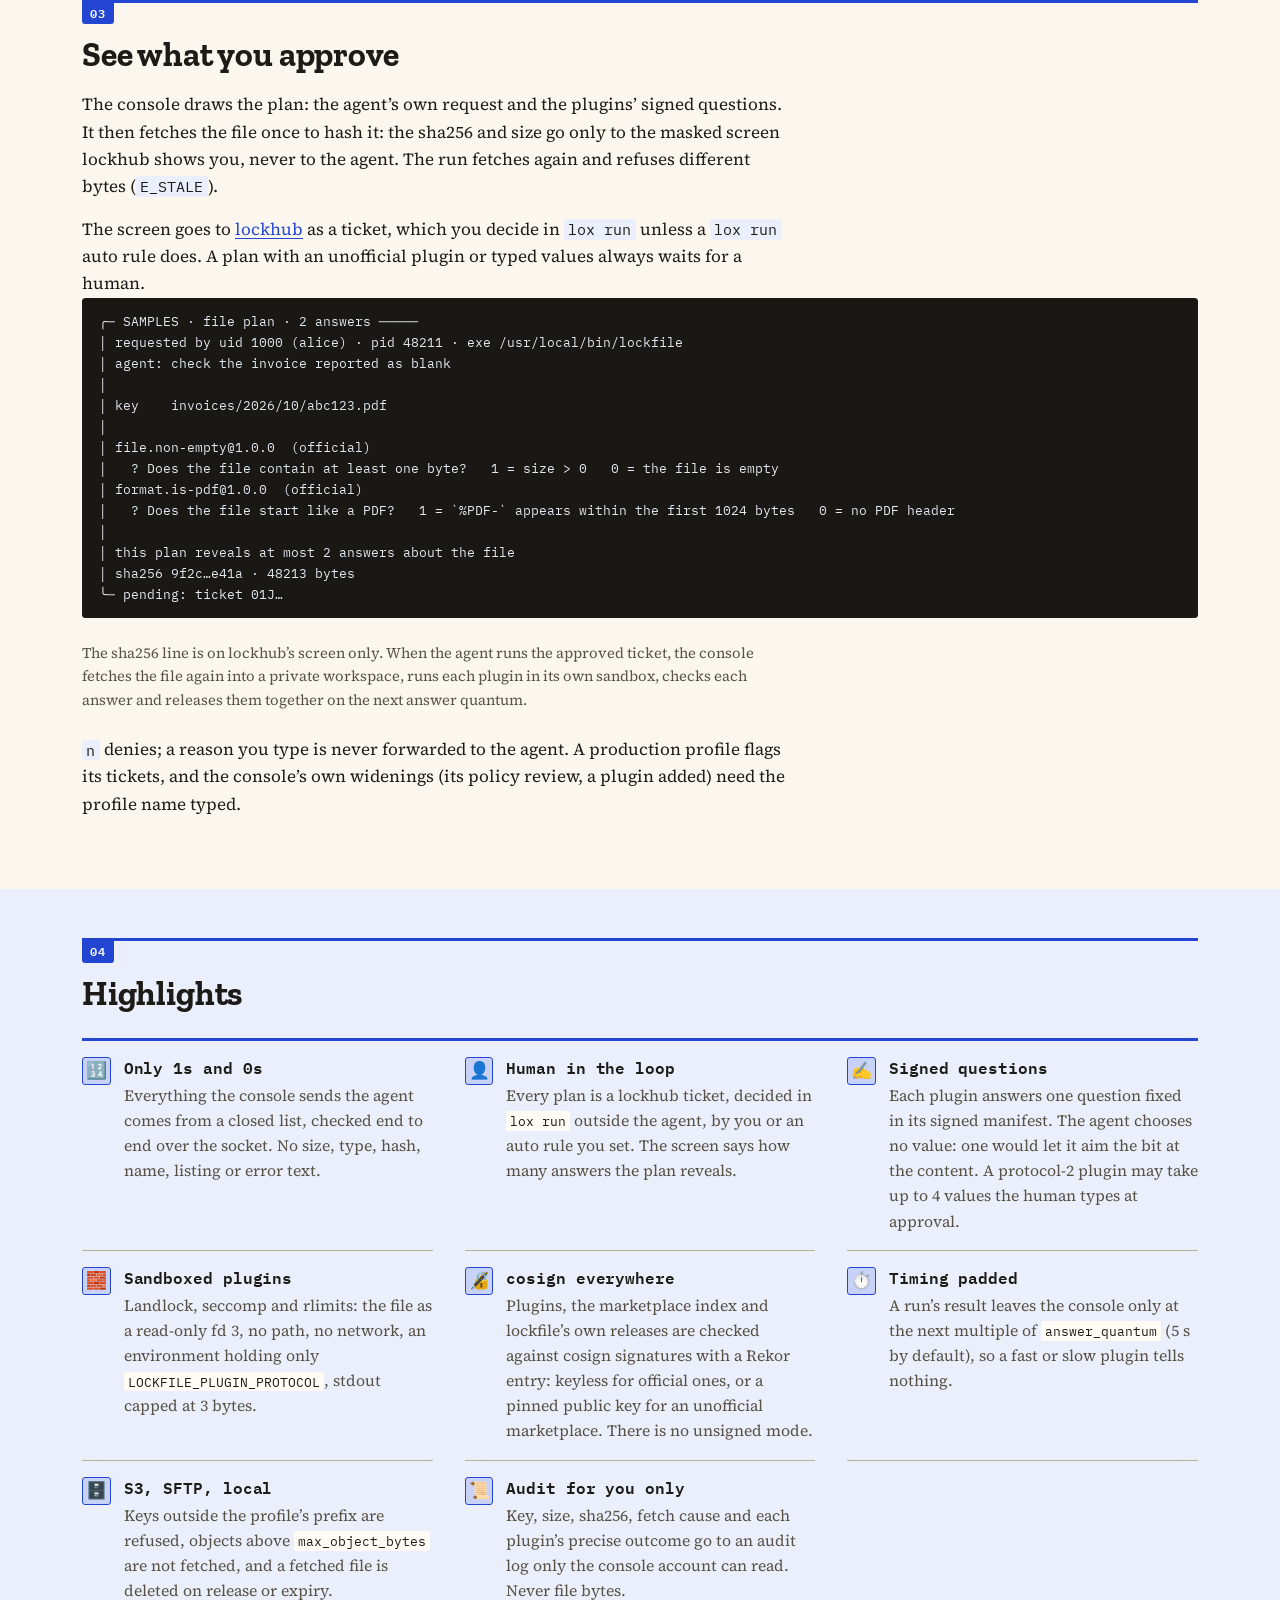
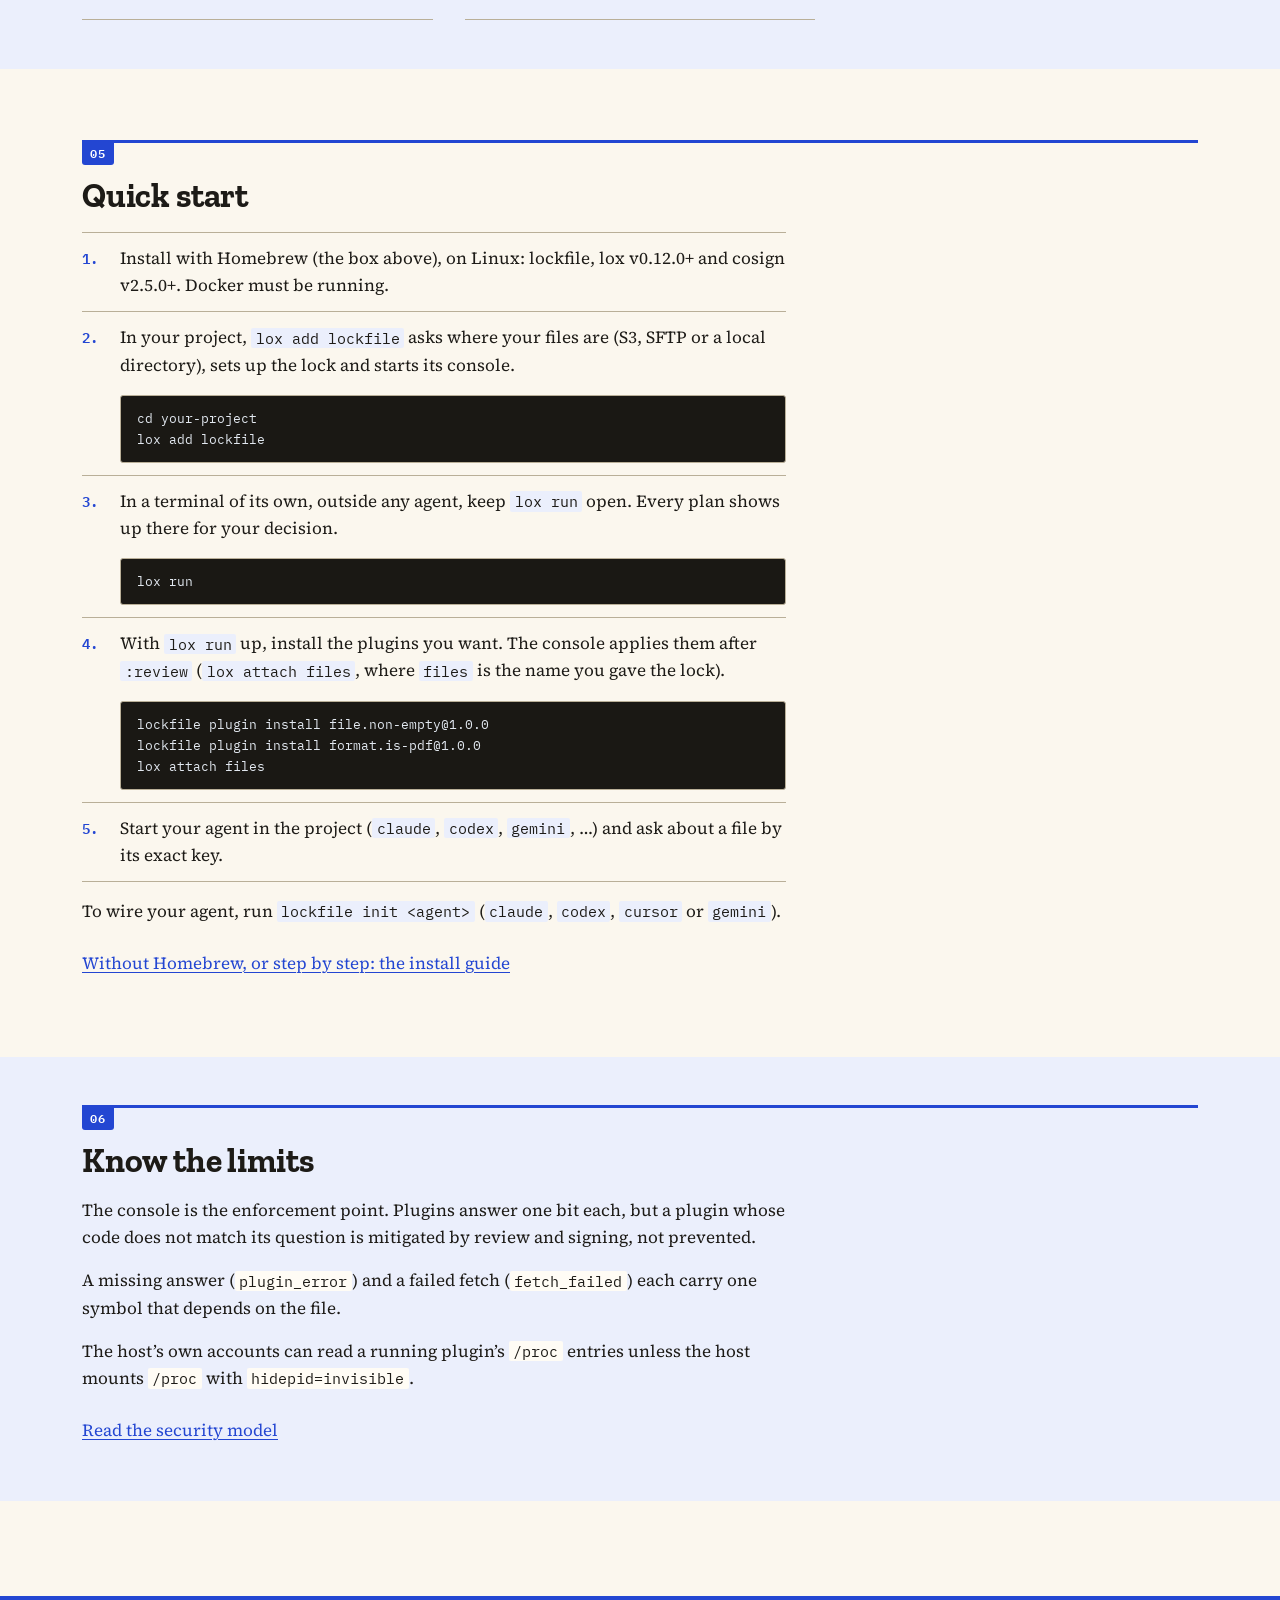
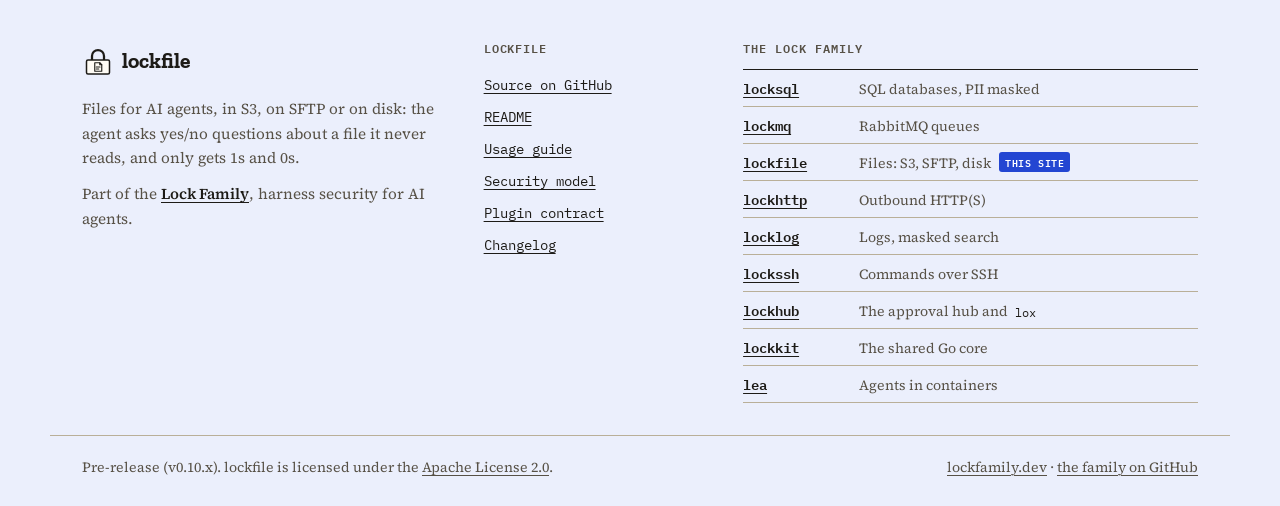
==== commit 007f6350: "docs: redraw the demo with the approval in lox run (#91) (#93) * docs: redraw the demo with the appr" ====
--- a/site/index.html
+++ b/site/index.html
@@ -1,13 +1,13 @@
 <!doctype html>
-<html lang="en" data-accent="lockfile">
+<html lang="en">
 <head>
   <meta charset="utf-8">
   <meta name="viewport" content="width=device-width, initial-scale=1">
   <title>lockfile: your agent asks about the file, it never reads it</title>
   <meta name="description" content="lockfile lets any AI agent ask yes/no questions about a file in S3, on SFTP or on disk. Signed, sandboxed plugins answer; the agent only gets 1s and 0s, and every plan waits for you.">
   <meta name="color-scheme" content="light dark">
-  <meta name="theme-color" content="#fbf7ee" media="(prefers-color-scheme: light)">
-  <meta name="theme-color" content="#1f1d26" media="(prefers-color-scheme: dark)">
+  <meta name="theme-color" content="#f4efe4" media="(prefers-color-scheme: light)">
+  <meta name="theme-color" content="#16140f" media="(prefers-color-scheme: dark)">
   <link rel="canonical" href="https://davidgodefroid.github.io/lockfile/">
   <meta property="og:type" content="website">
   <meta property="og:site_name" content="lockfile">
@@ -93,8 +93,8 @@
 <section class="demo-section" aria-labelledby="demo">
   <h2 id="demo" class="visually-hidden">See it run</h2>
   <figure class="demo">
-    <a class="demo-link" href="assets/demo.svg"><img src="assets/demo.svg" alt="An agent asks three yes/no questions about an invoice. The plan is approved, signed plugins run sandboxed on the file, and only their answers, 1, 1 and 1, reach the agent." width="1200" height="640" aria-describedby="demo-caption"></a>
-    <figcaption id="demo-caption">An agent (here Claude Code, left, in its own account) asks three questions about an invoice. The lockfile console (right) fetches the file into the sandbox and sends back one bit per plugin. Drawn before approvals moved to lockhub: today you approve the plan in <code>lox run</code>.</figcaption>
+    <a class="demo-link" href="assets/demo.svg"><img src="assets/demo.svg" alt="Step by step. 1: an agent runs lockfile plan with three yes/no plugins on an invoice and is told the plan is pending human approval. 2: the plan shows as a question in lox run, the email address in its key masked. 3: you open the details, read each plugin's question, and press y to approve. 4: the agent runs the ticket; the lockfile console fetches the file and runs the three signed plugins in the sandbox. 5: only their answers, 1, 1 and 1, reach the agent." width="1200" height="710" aria-describedby="demo-caption"></a>
+    <figcaption id="demo-caption">An agent (here Claude Code, left, in its own account) asks three questions about an invoice. You approve the plan in <code>lox run</code> (top right). The lockfile console (bottom right) fetches the file into the sandbox and sends back one bit per plugin.</figcaption>
   </figure>
 </section>
 
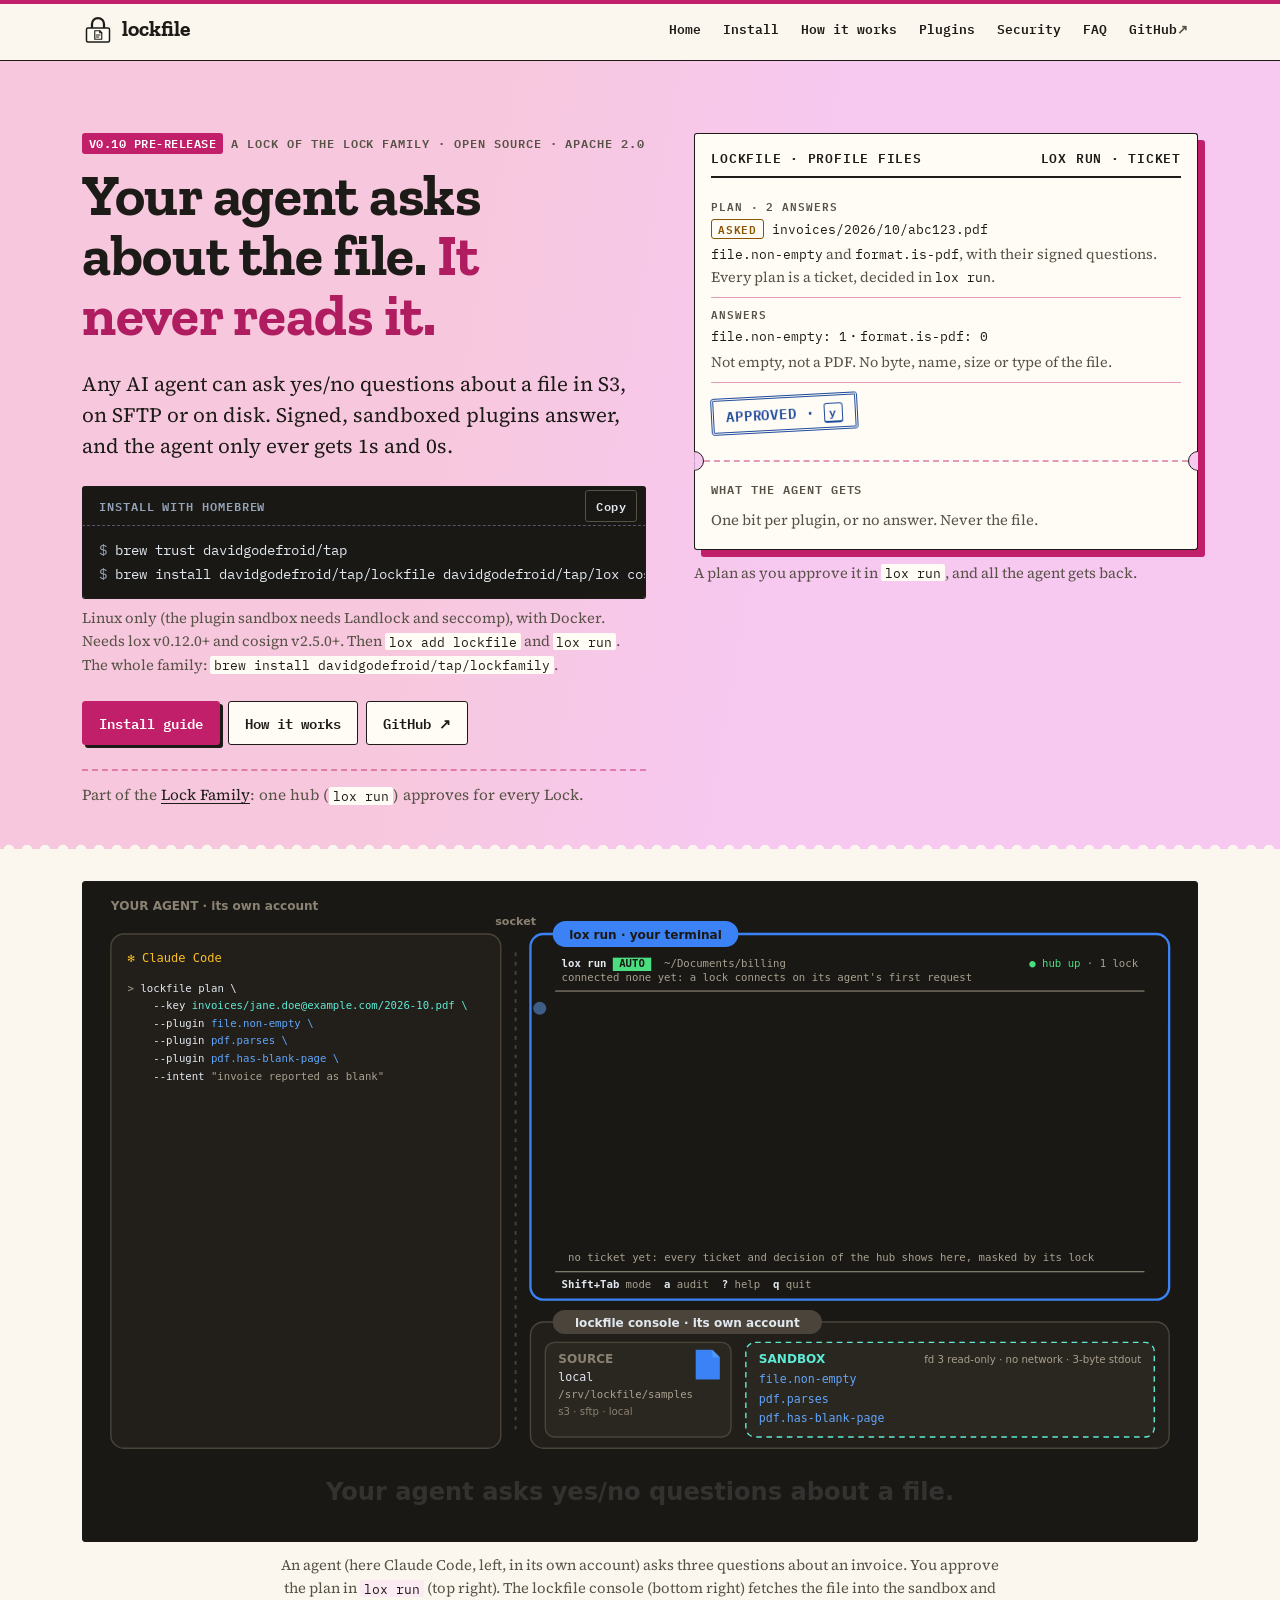
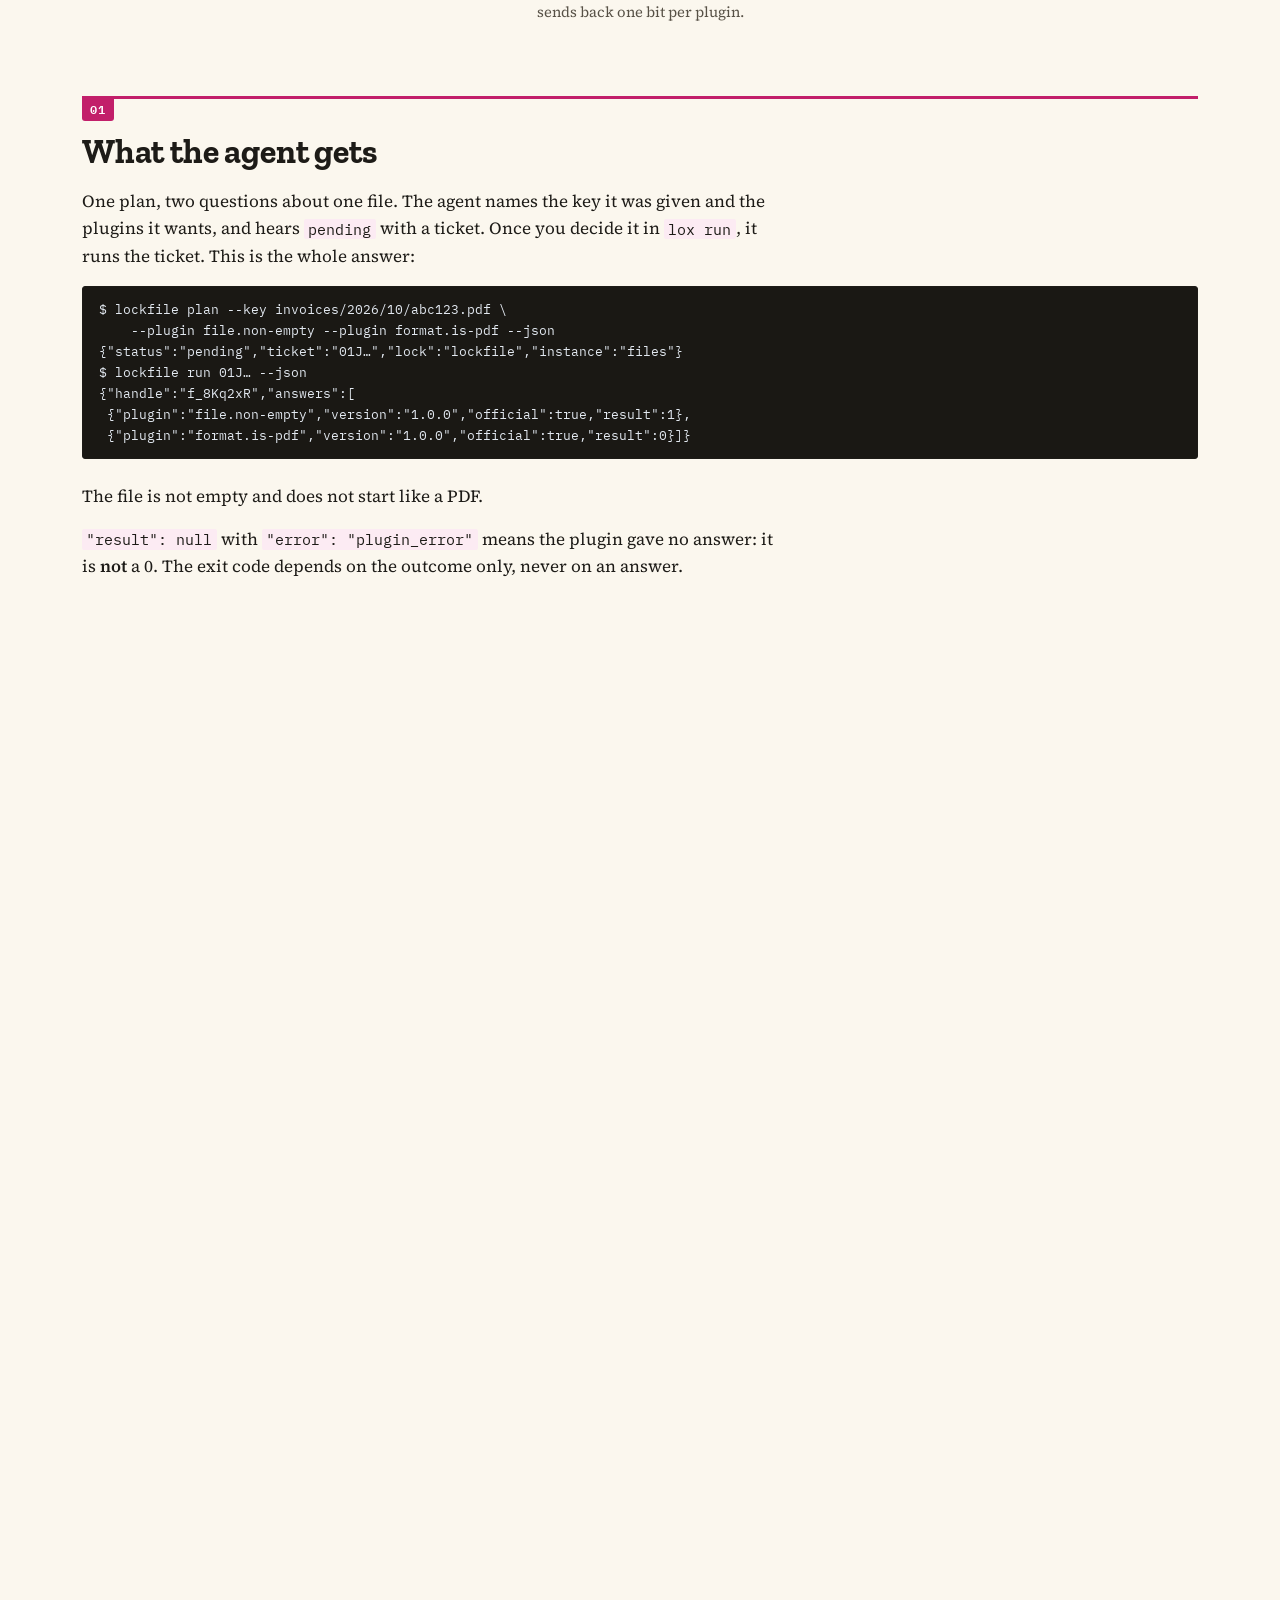
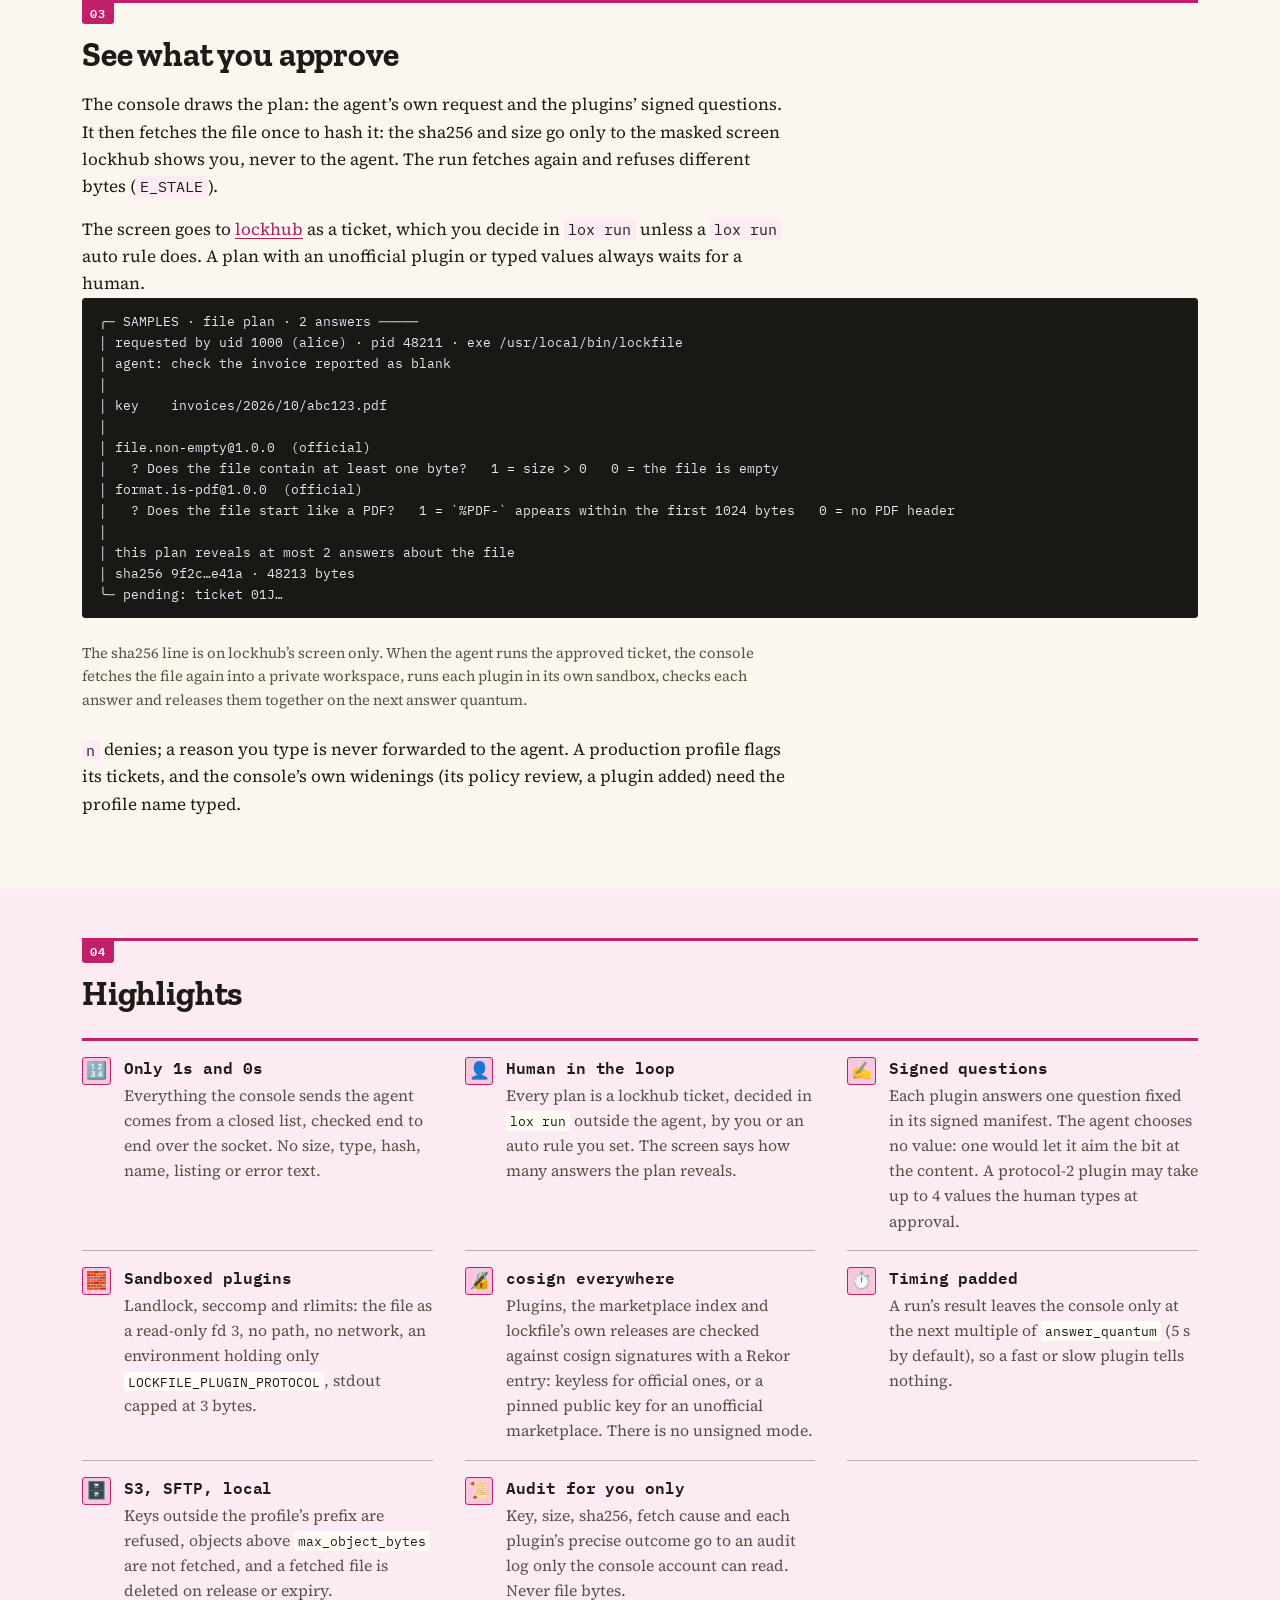
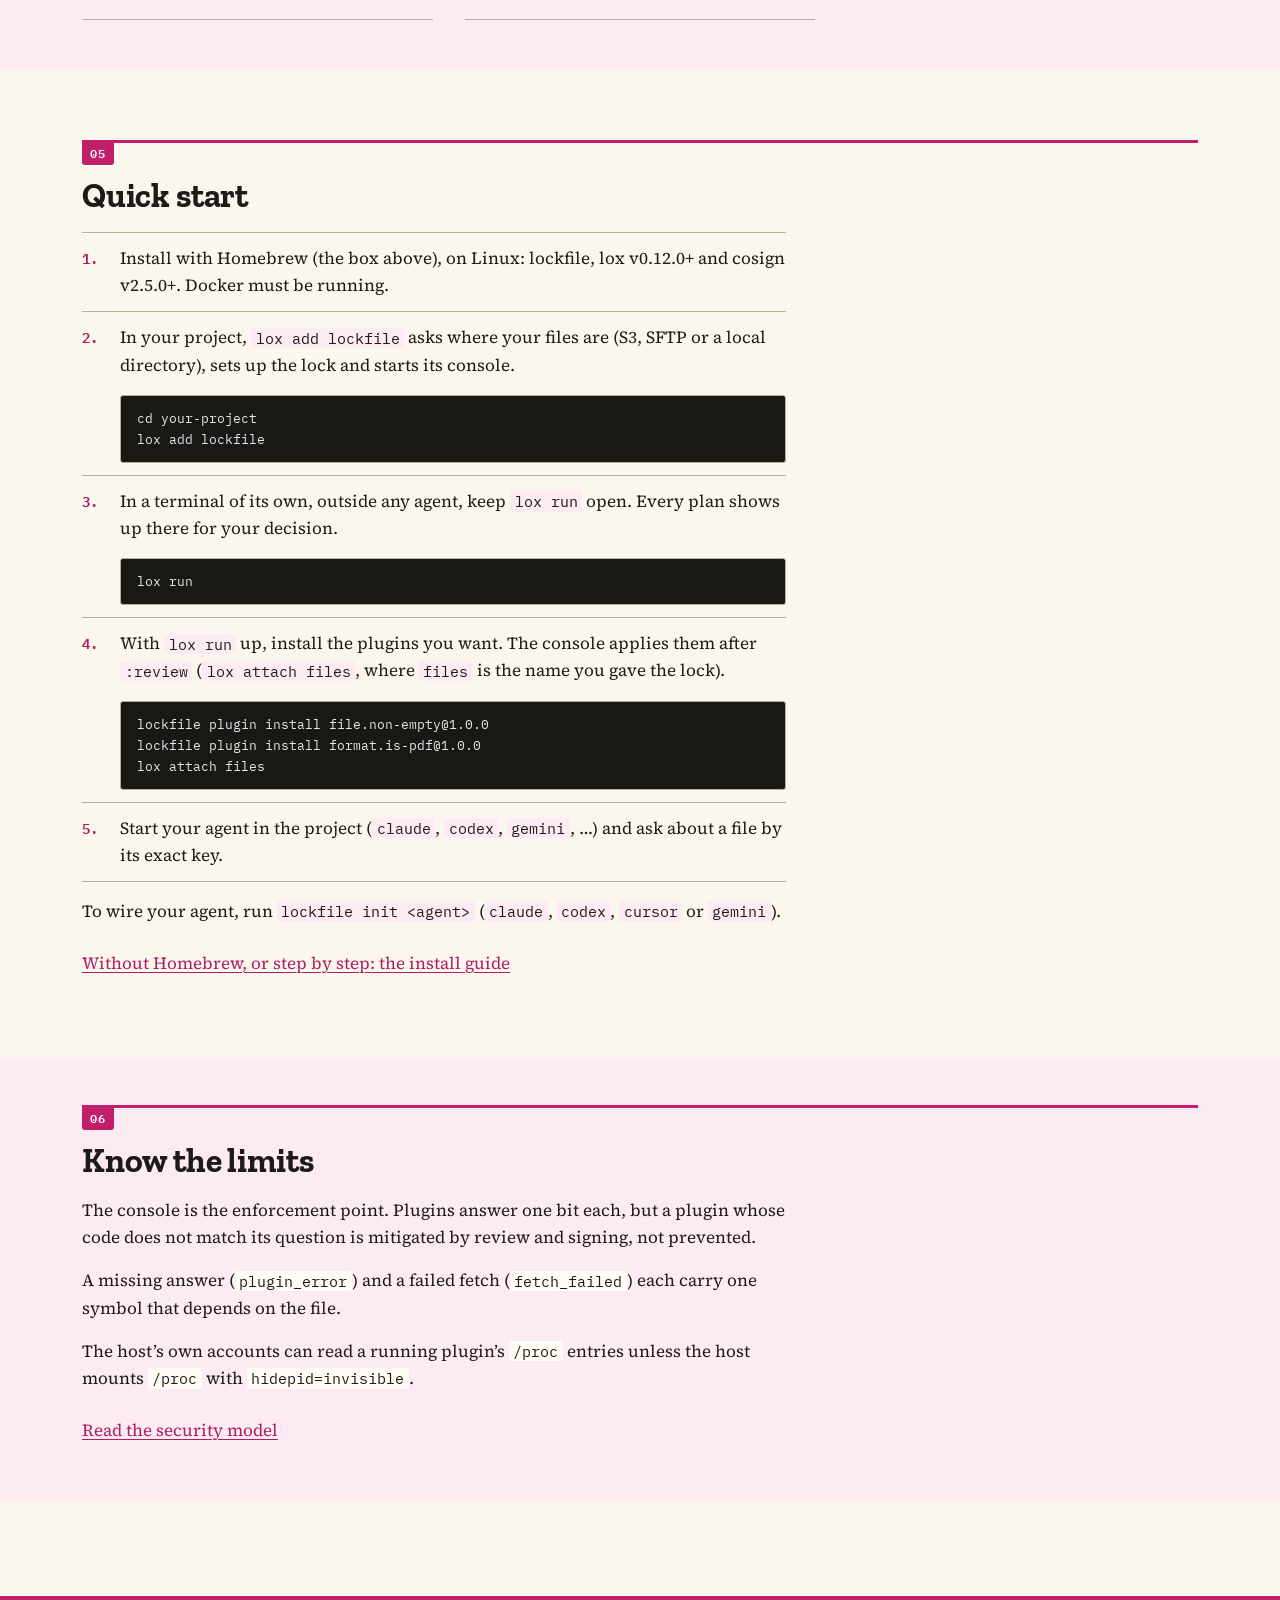
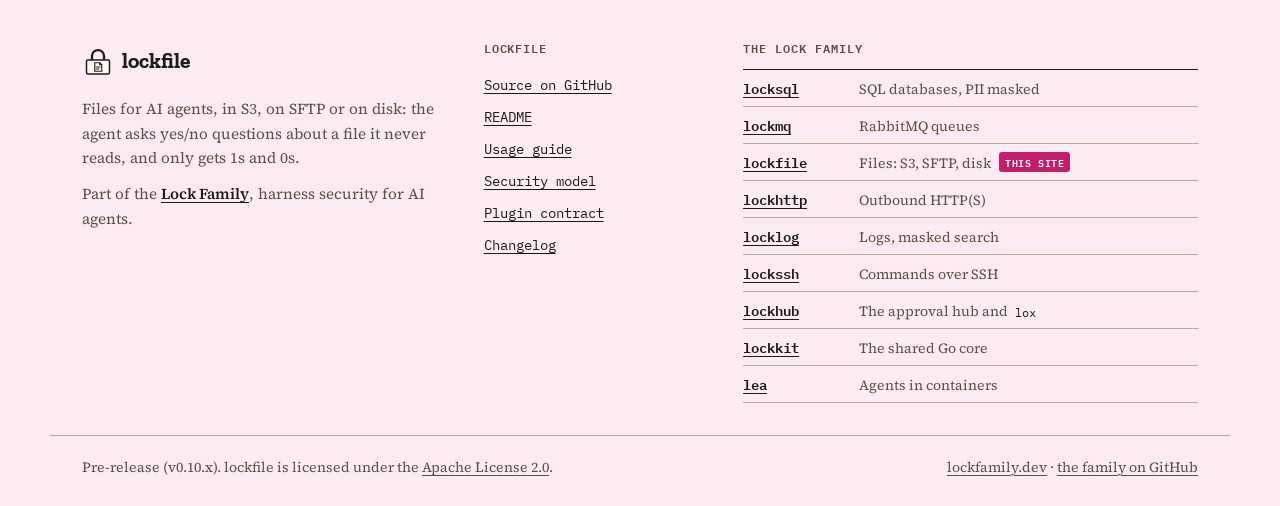
==== commit cff16ee8: "site: coloured stock, lockfile's accent (lockfamily#72) (#94) * site: coloured stock, lockfile's acc" ====
--- a/site/index.html
+++ b/site/index.html
@@ -1,13 +1,13 @@
 <!doctype html>
-<html lang="en">
+<html lang="en" data-accent="lockfile">
 <head>
   <meta charset="utf-8">
   <meta name="viewport" content="width=device-width, initial-scale=1">
   <title>lockfile: your agent asks about the file, it never reads it</title>
   <meta name="description" content="lockfile lets any AI agent ask yes/no questions about a file in S3, on SFTP or on disk. Signed, sandboxed plugins answer; the agent only gets 1s and 0s, and every plan waits for you.">
   <meta name="color-scheme" content="light dark">
-  <meta name="theme-color" content="#f4efe4" media="(prefers-color-scheme: light)">
-  <meta name="theme-color" content="#16140f" media="(prefers-color-scheme: dark)">
+  <meta name="theme-color" content="#fbf7ee" media="(prefers-color-scheme: light)">
+  <meta name="theme-color" content="#1f1d26" media="(prefers-color-scheme: dark)">
   <link rel="canonical" href="https://davidgodefroid.github.io/lockfile/">
   <meta property="og:type" content="website">
   <meta property="og:site_name" content="lockfile">
